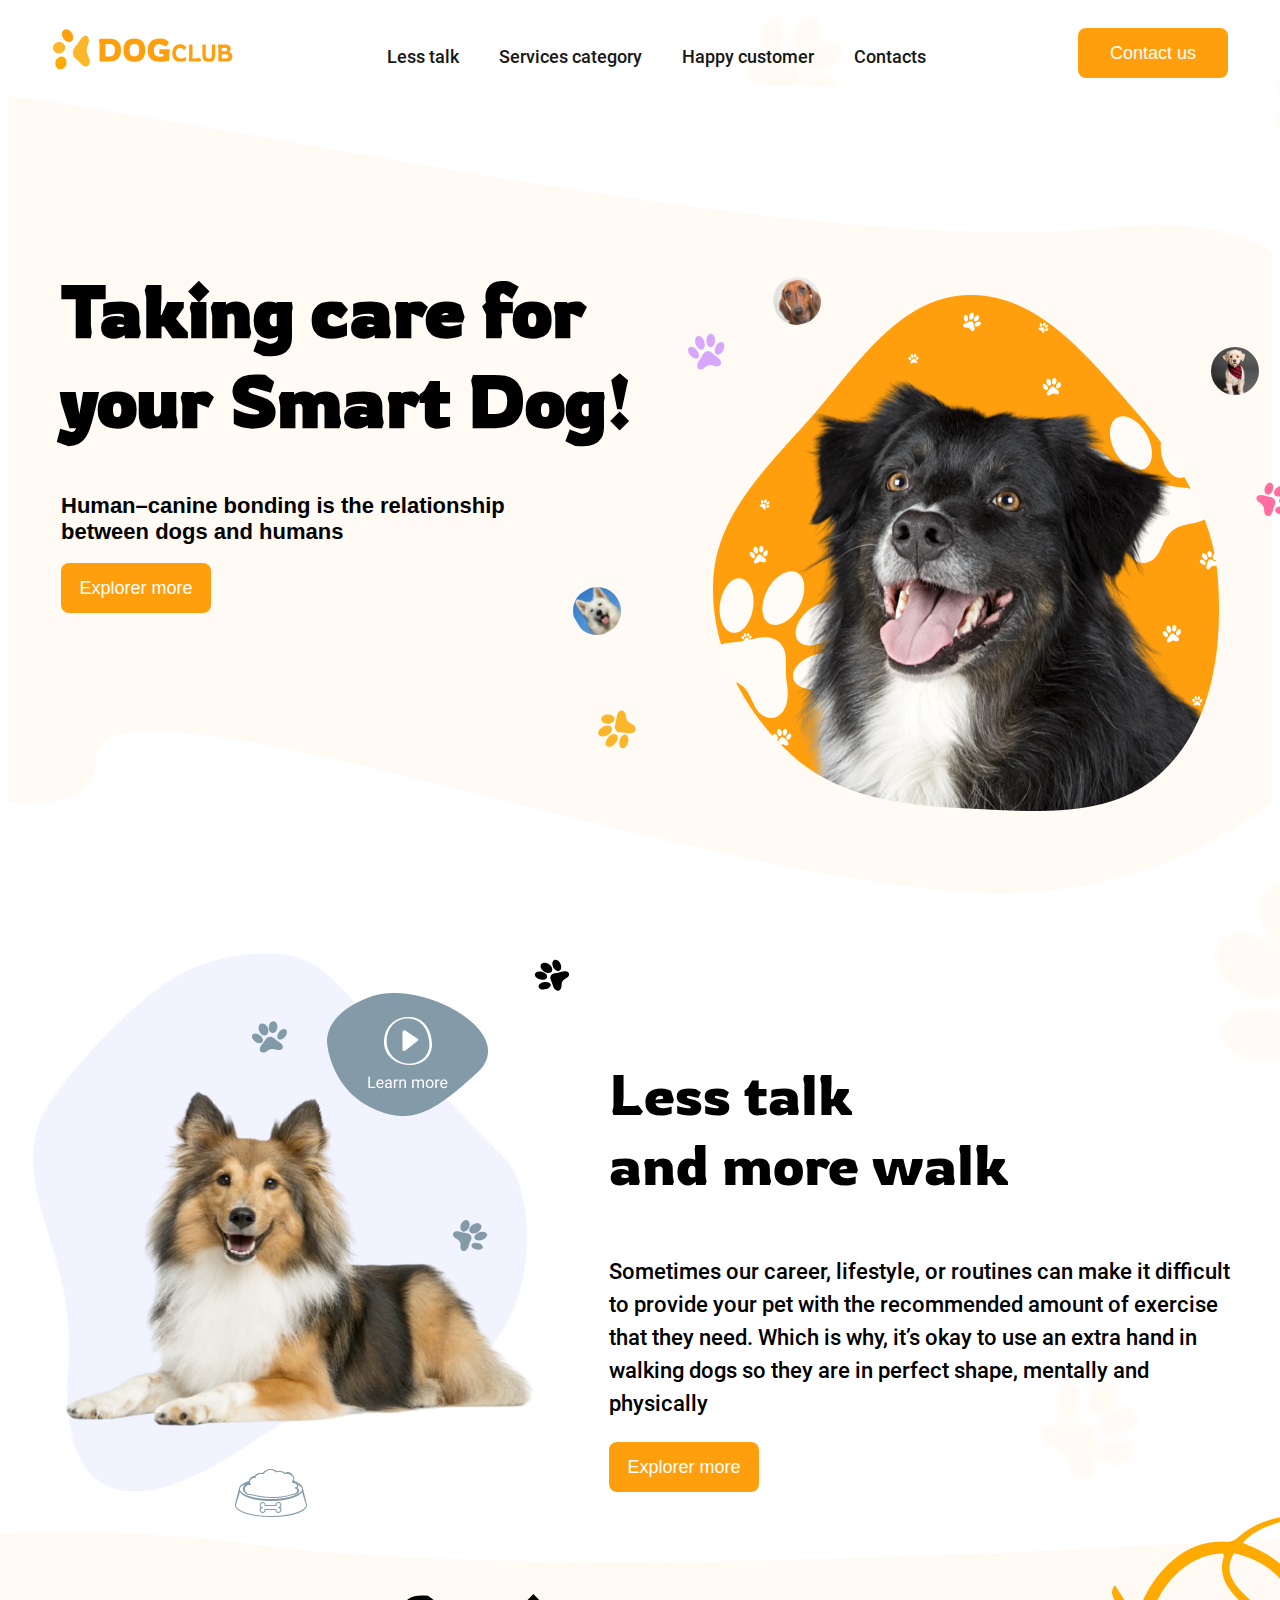
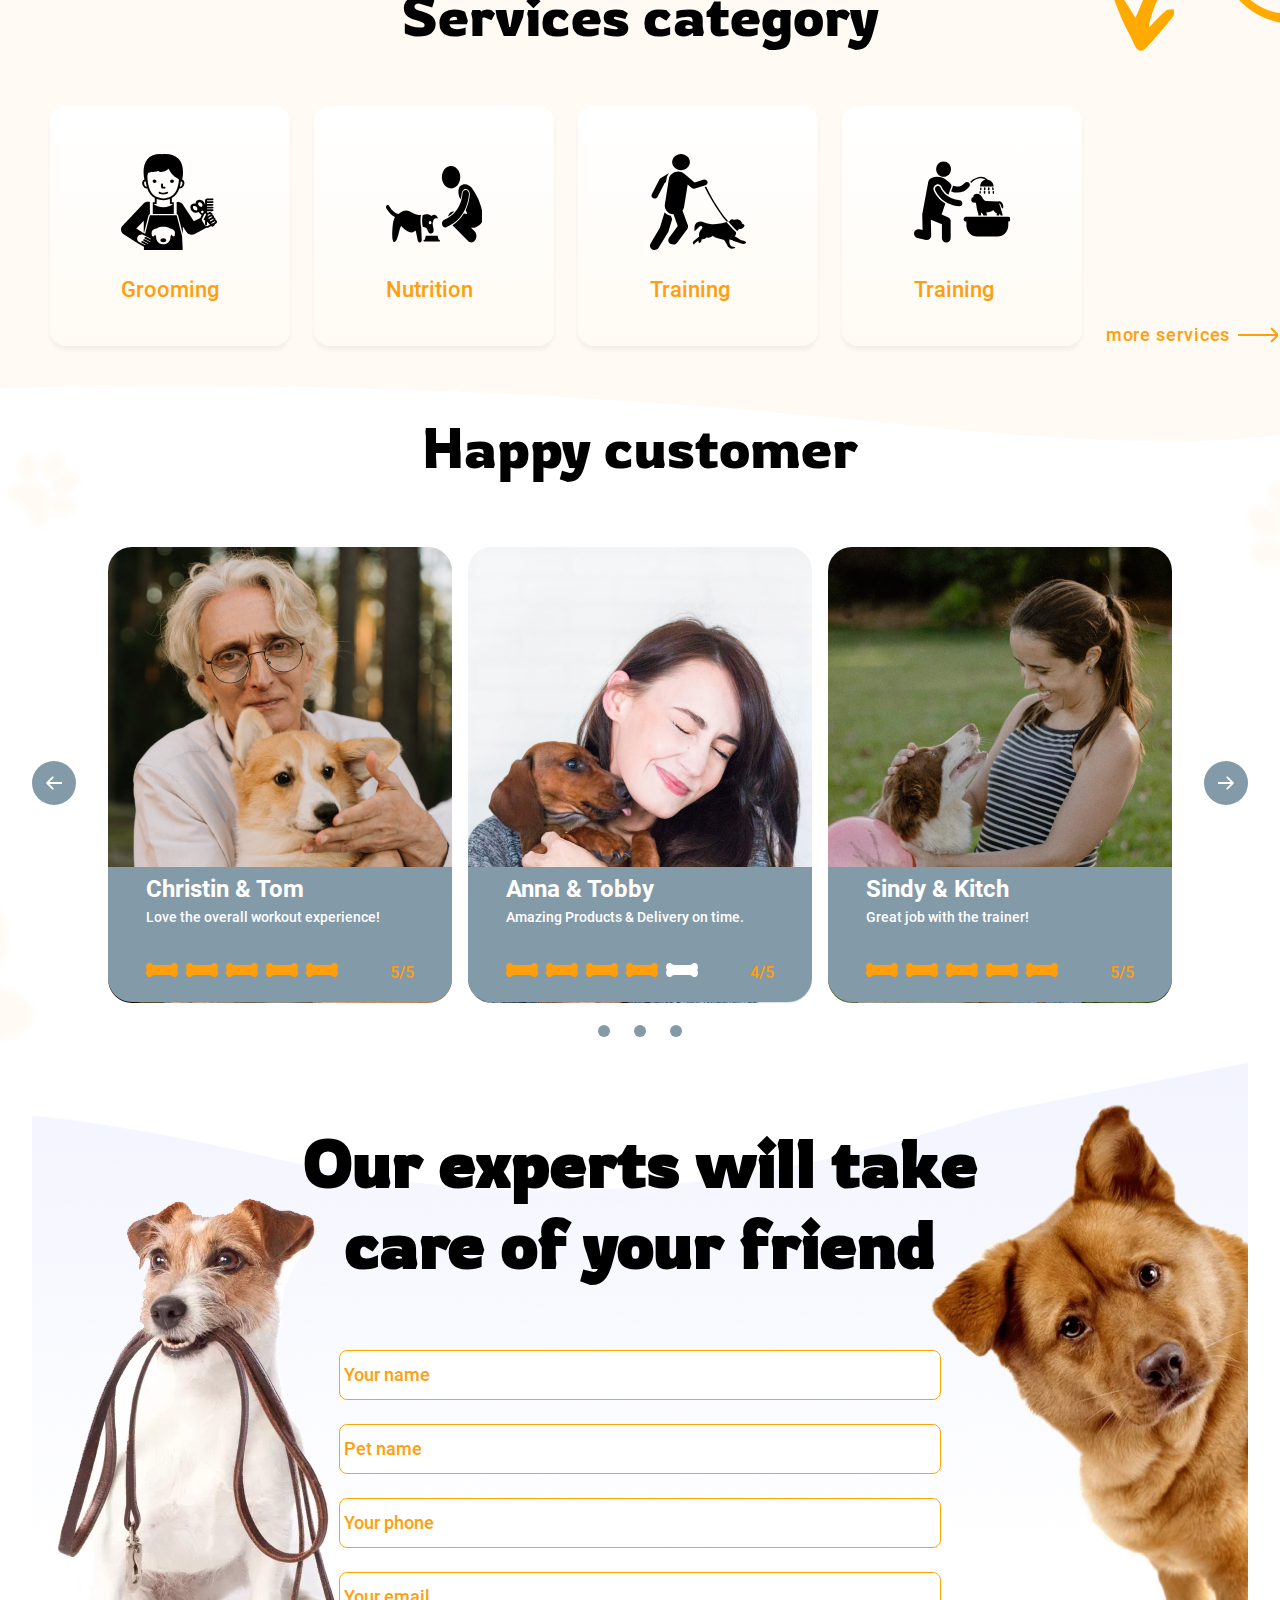
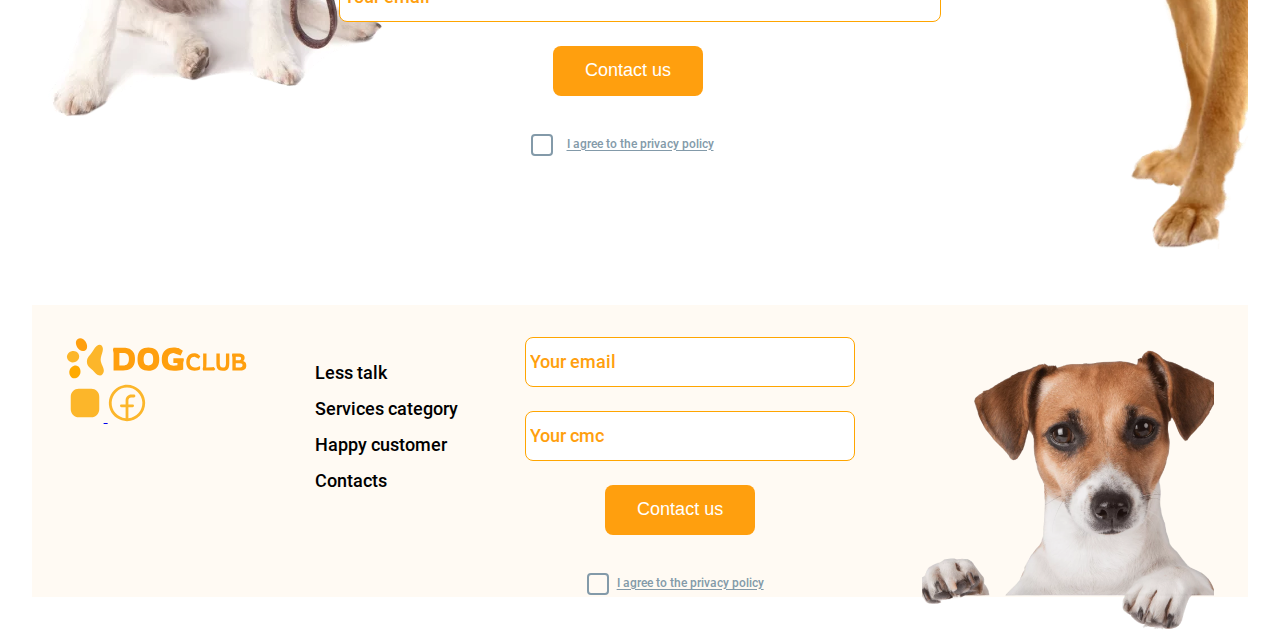
==== index.html @ b861b407 "Add files via upload" ====
<!DOCTYPE html>
<html lang="eu">
  <head>
    <meta charset="UTF-8" />
    <meta name="viewport" content="width=device-width, initial-scale=1.0" />
    <title>Dog club</title>
    <link rel="stylesheet" href="./css/style.css" />
    <link rel="shortcut icon" type="image/x-icon" href="favicon.ico" />
    <!-- <link
      rel="stylesheet"
      href="https://cdn.jsdelivr.net/npm/swiper@11/swiper-bundle.min.css"
    /> -->
  </head>
  <body>
    <main>
      <header>
        <div class="header__fixed">
          <div class="container">
            <div class="header__container">
              <nav class="header__nav">
                <a href="./index.html">
                  <img src="./images/logo.svg" alt="Logo" />
                </a>
              </nav>
              <ul class="header__menu">
                <li><a class="link" href="#less-talk">Less talk</a></li>
                <li>
                  <a class="link" href="#category-section">Services category</a>
                </li>
                <li>
                  <a class="link" href="#customer-section">Happy customer</a>
                </li>
                <li><a class="link" href="#footer-section">Contacts</a></li>
              </ul>
              <button type="button" class="header__button">Contact us</button>
            </div>
          </div>
        </div>
      </header>
      <section class="hero-section" id="smart-dog">
        <div class="container">
          <div class="hero-section__container">
            <div class="hero-section__left">
              <h1 class="hero-section__title">
                Taking care for <br />
                your Smart Dog!
              </h1>
              <h2 class="hero-section__title-opis">
                Human–canine bonding is the relationship between dogs and humans
              </h2>

              <button class="hero-section__button" type="button">
                Explorer more
              </button>
            </div>
            <div class="hero-section__right">
              <img
                class="hero-section__dog-photo"
                src="./images/hero-dog.png"
                alt="Dog photo"
              />
              <div class="hero-section__small-dog">
                <img
                  class="dog tax-dog"
                  src="./images/t-dog.png"
                  alt="Tax dog"
                />
                <img
                  class="dog bw-gog"
                  src="./images/uh-dog.png"
                  alt="Big white dog"
                />
                <img
                  class="dog w-dog"
                  src="./images/w-dog.png"
                  alt="White dog"
                />
                <svg class="orange-lap" width="48" height="48">
                  <use href="./images/icon.svg#icon-orange-lap"></use>
                </svg>
                <svg class="red-lap" width="48" height="48">
                  <use href="./images/icon.svg#icon-red-lap"></use>
                </svg>
                <svg class="sir-lap" width="48" height="48">
                  <use href="./images/icon.svg#icon-sir-lap"></use>
                </svg>
              </div>
            </div>
          </div>
        </div>
      </section>
      <section class="less-talk" id="less-talk">
        <div class="container">
          <div class="less-talk__container">
            <div class="less-talk__left">
              <img src="./images/background-less.png" alt="background-dog" />
              <img
                class="less-talk__dog"
                src="./images/less-dog2.png"
                alt="Dog Lessi"
              />
              <div class="less-talk__laps">
                <svg class="less-talk__lap1" width="48" height="48">
                  <use href="./images/icon.svg#icon-less-lap1"></use>
                </svg>
                <svg class="less-talk__lap2" width="48" height="48">
                  <use href="./images/icon.svg#icon-less-lap2"></use>
                </svg>
                <svg class="less-talk__lap3" width="48" height="48">
                  <use href="./images/icon.svg#icon-less-lap3"></use>
                </svg>
                <button class="less-talk__video-button" type="button"></button>
              </div>
            </div>
            <div class="less-talk__right">
              <div class="less-talk__right-writing">
                <h3 class="section-title">
                  Less talk <br />and more walk <br />
                </h3>
                <p class="less-talk-text">
                  Sometimes our career, lifestyle, or routines can make it
                  difficult to provide your pet with the recommended amount of
                  exercise that they need. Which is why, it’s okay to use an
                  extra hand in walking dogs so they are in perfect shape,
                  mentally and physically
                </p>
              </div>
              <button class="less-talk__button" type="button">
                Explorer more
              </button>
            </div>
          </div>
        </div>
      </section>
      <section class="category-section" id="category-section">
        <div class="container">
          <h3 class="category-section__catigory-title">Services category</h3>
          <div class="category-section__content">
            <ul class="category-section__list">
              <li class="category-section__item">
                <article class="category-section__card">
                  <a class="category-section__link" href="#smart-dog">
                    <svg class="category-section__image" width="96" height="96">
                      <use href="./images/icon.svg#icon-grooming"></use>
                    </svg>
                    <p>Grooming</p>
                  </a>
                </article>
              </li>
              <li class="category-section__item">
                <article class="category-section__card">
                  <a class="category-section__link" href="#smart-dog">
                    <svg class="category-section__image" width="96" height="96">
                      <use href="./images/icon.svg#icon-nutrition"></use>
                    </svg>
                    <p>Nutrition</p>
                  </a>
                </article>
              </li>
              <li class="category-section__item">
                <article class="category-section__card">
                  <a class="category-section__link" href="#smart-dog">
                    <svg class="category-section__image" width="96" height="96">
                      <use href="./images/icon.svg#icon-training"></use>
                    </svg>
                    <p>Training</p>
                  </a>
                </article>
              </li>
              <li class="category-section__item">
                <article class="category-section__card">
                  <a class="category-section__link" href="#smart-dog">
                    <svg class="category-section__image" width="96" height="96">
                      <use href="./images/icon.svg#icon-bathing"></use>
                    </svg>
                    <p>Training</p>
                  </a>
                </article>
              </li>
            </ul>
            <div class="category-section__button">
              <a class="category-section__but" href="#">more services</a>
            </div>
          </div>
        </div>
      </section>
      <section class="customer-section" id="customer-section">
        <div class="container">
          <h2 class="customer__title">Happy customer</h2>
          <div class="customer__container">
            <button
              class="customer-section__button carousel-button prev"
              type="button"
            >
              <svg>
                <use href="./images/icon.svg#icon-arrowr"></use>
              </svg>
            </button>
            <div class="customer-section__slider swiper-container">
              <ul class="swiper-wraper swiper-wallpers">
                <li class="customer-section__list swiper-slide">
                  <article class="customer-card">
                    <img
                      class="customer-section__card-image"
                      src="./images/christin.jpg"
                      alt="Man with a dog"
                    />
                    <div class="customer-section__card-info">
                      <h3 class="customer-section__card-title">
                        Christin & Tom
                      </h3>
                      <div class="customer-section__card-text">
                        <p>Love the overall workout experience!</p>
                      </div>
                      <div class="customer-section__card-bones">
                        <svg
                          class="customer-section__card-bones-bone"
                          width="32"
                          height="14"
                        >
                          <use href="./images/icon.svg#icon-bony"></use>
                        </svg>
                        <svg
                          class="customer-section__card-bones-bone"
                          width="32"
                          height="14"
                        >
                          <use href="./images/icon.svg#icon-bony"></use>
                        </svg>
                        <svg
                          class="customer-section__card-bones-bone"
                          width="32"
                          height="14"
                        >
                          <use href="./images/icon.svg#icon-bony"></use>
                        </svg>
                        <svg
                          class="customer-section__card-bones-bone"
                          width="32"
                          height="14"
                        >
                          <use href="./images/icon.svg#icon-bony"></use>
                        </svg>
                        <svg
                          class="customer-section__card-bones-bone"
                          width="32"
                          height="14"
                        >
                          <use href="./images/icon.svg#icon-bony"></use>
                        </svg>
                        <p class="customer-section__card-ocenka">5/5</p>
                      </div>
                    </div>
                  </article>
                </li>
                <li class="customer-section__list swiper-slide">
                  <article class="customer-card">
                    <img
                      class="customer-section__card-image"
                      src="./images/anna.jpg"
                      alt="Women with a dog"
                    />

                    <div class="customer-section__card-info">
                      <h3 class="customer-section__card-title">Anna & Tobby</h3>
                      <div class="customer-section__card-text">
                        <p>Amazing Products & Delivery on time.</p>
                      </div>
                      <div class="customer-section__card-bones">
                        <svg
                          class="customer-section__card-bones-bone"
                          width="32"
                          height="14"
                        >
                          <use href="./images/icon.svg#icon-bony"></use>
                        </svg>
                        <svg
                          class="customer-section__card-bones-bone"
                          width="32"
                          height="14"
                        >
                          <use href="./images/icon.svg#icon-bony"></use>
                        </svg>
                        <svg
                          class="customer-section__card-bones-bone"
                          width="32"
                          height="14"
                        >
                          <use href="./images/icon.svg#icon-bony"></use>
                        </svg>
                        <svg
                          class="customer-section__card-bones-bone"
                          width="32"
                          height="14"
                        >
                          <use href="./images/icon.svg#icon-bony"></use>
                        </svg>
                        <svg
                          class="customer-section__card-bones-bone-white"
                          width="32"
                          height="14"
                        >
                          <use href="./images/icon.svg#icon-bony"></use>
                        </svg>
                        <p class="customer-section__card-ocenka">4/5</p>
                      </div>
                    </div>
                  </article>
                </li>
                <li class="customer-section__list swiper-slide">
                  <article class="customer-card">
                    <img
                      class="customer-section__card-image"
                      src="./images/sindy.jpg"
                      alt="Women2 with a dog"
                    />

                    <div class="customer-section__card-info">
                      <h3 class="customer-section__card-title">
                        Sindy & Kitch
                      </h3>
                      <div class="customer-section__card-text">
                        <p>Great job with the trainer!</p>
                      </div>
                      <div class="customer-section__card-bones">
                        <svg
                          class="customer-section__card-bones-bone"
                          width="32"
                          height="14"
                        >
                          <use href="./images/icon.svg#icon-bony"></use>
                        </svg>
                        <svg
                          class="customer-section__card-bones-bone"
                          width="32"
                          height="14"
                        >
                          <use href="./images/icon.svg#icon-bony"></use>
                        </svg>
                        <svg
                          class="customer-section__card-bones-bone"
                          width="32"
                          height="14"
                        >
                          <use href="./images/icon.svg#icon-bony"></use>
                        </svg>
                        <svg
                          class="customer-section__card-bones-bone"
                          width="32"
                          height="14"
                        >
                          <use href="./images/icon.svg#icon-bony"></use>
                        </svg>
                        <svg
                          class="customer-section__card-bones-bone"
                          width="32"
                          height="14"
                        >
                          <use href="./images/icon.svg#icon-bony"></use>
                        </svg>
                        <p class="customer-section__card-ocenka">5/5</p>
                      </div>
                    </div>
                  </article>
                </li>
                <!-- <li class="customer-section__list swiper-slide">
                  <article class="customer-card">
                    <img
                      class="customer-section__card-image"
                      src="./images/sindy.jpg"
                      alt="Women2 with a dog"
                    />

                    <div class="customer-section__card-info">
                      <h3 class="customer-section__card-title">
                        Sindy & Kitch
                      </h3>
                      <div class="customer-section__card-text">
                        <p>Great job with the trainer!</p>
                      </div>
                      <div class="customer-section__card-bones">
                        <svg
                          class="customer-section__card-bones-bone"
                          width="32"
                          height="14"
                        >
                          <use href="./images/icon.svg#icon-bony"></use>
                        </svg>
                        <svg
                          class="customer-section__card-bones-bone"
                          width="32"
                          height="14"
                        >
                          <use href="./images/icon.svg#icon-bony"></use>
                        </svg>
                        <svg
                          class="customer-section__card-bones-bone"
                          width="32"
                          height="14"
                        >
                          <use href="./images/icon.svg#icon-bony"></use>
                        </svg>
                        <svg
                          class="customer-section__card-bones-bone"
                          width="32"
                          height="14"
                        >
                          <use href="./images/icon.svg#icon-bony"></use>
                        </svg>
                        <svg
                          class="customer-section__card-bones-bone"
                          width="32"
                          height="14"
                        >
                          <use href="./images/icon.svg#icon-bony"></use>
                        </svg>
                        <p class="customer-section__card-ocenka">5/5</p>
                      </div>
                    </div>
                  </article>
                </li> -->
              </ul>
              <div class="pagination">
                <span class="pagination__button"></span>
                <span class="pagination__button"></span>
                <span class="pagination__button"></span>
              </div>
            </div>
            <button
              class="customer-section__button carousel-button next"
              type="button"
            >
              <svg>
                <use href="./images/icon.svg#icon-arrowr"></use>
              </svg>
            </button>
          </div>
        </div>
      </section>
      <section class="contact-section" id="contact-section">
        <div class="container">
          <div class="contact-section__background">
            <img
              class="contact-section__bone"
              src="./images/background-contact.png"
              alt="Background-contact"
            />
          </div>
          <div class="contact-section__title">
            <h3>Our experts will take <br />care of your friend</h3>
          </div>
          <div class="contact-section__container">
            <form name="contact-form" autocomplete="off">
              <div class="contact-section__form-field imput">
                <label class="input__label visualy-hidden" for="user-name"
                  >Youre name</label
                >
                <input
                  class="input__control"
                  type="text"
                  name="user-name"
                  id="user-name"
                  placeholder="Your name"
                  required
                />
              </div>

              <div class="contact-section__form-field input">
                <label class="input__label visualy-hidden" for="pet-name"
                  >Pet name</label
                >
                <input
                  class="input__control"
                  type="text"
                  name="pet-name"
                  id="pet-name"
                  placeholder="Pet name"
                  required
                />
              </div>

              <div class="contact-section__form-field input">
                <label class="input__label visualy-hidden" for="user-tel"
                  >Youre phone</label
                >
                <input
                  class="input__control"
                  type="tel"
                  name="user-tel"
                  id="user-tel"
                  placeholder="Your phone"
                  required
                />
              </div>
              <div class="contact-section__form-field input">
                <label class="input__label visualy-hidden" for="user-email"
                  >Youre email</label
                >
                <input
                  class="input__control"
                  type="email"
                  name="user-email"
                  id="user-email"
                  placeholder="Your email"
                  required
                />
              </div>
              <button class="contact-section__button" type="submit">
                Contact us
              </button>
              <div class="agree-politic">
                <input
                  type="checkbox"
                  name="agree-politica"
                  id="agree-politica"
                  class="agree-politic_checkbox checkbox-input visualy-hidden"
                  required
                />
                <label class="checkbox-label" for="agree-politica"></label>
                <p class="form-terms">
                  <a class="form-terms__link" href="#"
                    >I agree to the privacy policy
                  </a>
                </p>
              </div>
            </form>
          </div>
        </div>
      </section>
      <footer class="footer-section" id="footer-section">
        <div class="container">
          <div class="footer-section__container">
            <div class="footer-section__logo">
              <a href="./index.html">
                <img src="./images/logo.svg" alt="LOGO" />
              </a>
              <div>
                <a
                  class="footer-section__social"
                  href="https://www.instagram.com"
                  target="_blank"
                >
                  <svg width="38" height="38">
                    <use href="./images/icon.svg#icon-instagram"></use>
                  </svg>
                </a>
                <a
                  class="footer-section__social"
                  href="https://www.facebook.com"
                  target="_blank"
                >
                  <svg width="38" height="38">
                    <use href="./images/icon.svg#icon-facebook"></use>
                  </svg>
                </a>
              </div>
            </div>
            <ul class="footer-menu">
              <li class="footer-menu__list">
                <a class="footer-menu__link" href="#less-talk">Less talk</a>
              </li>
              <li class="footer-menu__list">
                <a class="footer-menu__link" href="#category-section"
                  >Services category</a
                >
              </li>
              <li class="footer-menu__list">
                <a class="footer-menu__link" href="#customer-section"
                  >Happy customer</a
                >
              </li>
              <li class="footer-menu__list">
                <a class="footer-menu__link" href="#footer-section">Contacts</a>
              </li>
            </ul>
            <div class="footer-section__contact-form">
              <form name="contact-form" autocomplete="off">
                <div class="contact-section__form-field input">
                  <label class="input__label visualy-hidden" for="user-email"
                    >Youre email</label
                  >
                  <input
                    class="footer__input"
                    type="email"
                    name="user-email"
                    id="user-email"
                    placeholder="Your email"
                    required
                  />
                </div>
                <div class="contact-section__form-field imput">
                  <label class="input__label visualy-hidden" for="your-cmc"
                    >Youre name</label
                  >
                  <input
                    class="footer__input"
                    type="text"
                    name="your-cmc"
                    id="your-cmc"
                    placeholder="Your cmc"
                    required
                  />
                </div>
                <button class="footer-section__button" type="submit">
                  Contact us
                </button>
                <div class="footer-agree-politic">
                  <input
                    type="checkbox"
                    name="footer-agree-politic"
                    id="footer-agree-politic"
                    class="footer-agree-politic__checkbox checkbox-input visualy-hidden"
                    required
                  />
                  <label
                    class="footer-checkbox-label"
                    for="footer-agree-politic"
                  ></label>
                  <p class="form-terms">
                    <a class="form-terms__link" href="#"
                      >I agree to the privacy policy
                    </a>
                  </p>
                </div>
              </form>
            </div>
          </div>
        </div>
      </footer>
      <script src="https://cdn.jsdelivr.net/npm/swiper@11/swiper-bundle.min.js"></script>
      <script src="./js/customer-slider.js"></script>
    </main>
  </body>
</html>
---- css/style.css ----
@font-face {
  font-family: "Roboto", sans-serif;
  font-weight: 400;
  font-style: normal;
  src: url(../fonts/Roboto-Regular.woff2);
}

@font-face {
  font-family: "Roboto";
  font-weight: 500;
  font-style: normal;
  src: url(../fonts/Roboto-Medium.woff2);
}

@font-face {
  font-family: "Roboto";
  font-weight: 700;
  font-style: normal;
  src: url(../fonts/Roboto-Bold.woff2);
}

@font-face {
  font-family: "Rowdies";
  font-weight: 400;
  font-style: normal;
  src: url(../fonts/Rowdies-Regular.woff2);
}

@keyframes moveUp {
  from {
    transform: translateX(0);
  }
  to {
    transform: translateY(20px);
  }
}
@keyframes moveRight {
  from {
    transform: translateX(0);
  }
  to {
    transform: translateX(20px);
  }
}
@keyframes moveDown {
  from {
    transform: translate(0, 0);
  }
  to {
    transform: translate(-10px, 20px);
  }
}

.visualy-hidden {
  position: absolute;
  left: -10000px;
  top: auto;
  width: 1px;
  height: 1px;
  overflow: hidden;
}

.is-scroll-disabled {
  overflow: hidden;
}

body {
  font-size: 18px;
  font-weight: 400;
  font-family: "Roboto", sans-serif;
  background-image: url(../images/background.jpg);
  background-repeat: no-repeat;
  /* background-size: cover; */
  background-position: center top;
  padding: 0;
}

.container {
  /*overflow-x: hidden;*/
  width: 100%;
  max-width: 1440px;
  margin: 0 auto;
  padding: 0 24px;
  box-sizing: border-box;
}

/* header {
  display: flex;
  justify-content: space-around;
}
.header__fixed {
  position: fixed;
  z-index: 1;
} */

.header__container {
  /* position: absolute; */
  display: flex;
  gap: 20px;
  padding: 20px 20px 0;
}

.header__nav {
  display: flex;
  flex-grow: 1;
}

.link {
  text-decoration: none;
  color: #181817;
  list-style-type: none;
}
.link:hover {
  color: #ff9f0e;
  font-weight: 700;
}

.header__menu {
  display: flex;
  flex-grow: 1;
  gap: 40px;
  text-align: center;
  text-decoration: none;
  list-style: none;
  padding: 0;
}

.header__button {
  width: 150px;
  height: 50px;
  border: none;
  border-radius: 8px;
  background-color: #ff9f0e;
  font-size: 18px;
  color: #ffffff;
}

.header__button:hover {
  background-color: #fcb62a;
  color: #fffaf3;
}

/* HERO SECTIONS  */

.hero-section {
  position: relative;
  background-image: url(../images/hero-bone.jpg);
  height: 808px;
  background-repeat: no-repeat;
  background-position: top center;
  /* background-size: cover; */
}
.hero-section__container {
  display: flex;
  justify-content: center;
  gap: 80px;
}

.hero-section__title {
  font-family: "Rowdies", sans-serif;
  font-size: 72px;
  margin-top: 180px;
}

.hero-section__title-opis {
  font-size: 22px;
  max-width: 500px;
  font-family: sans-serif;
}

.hero-section__dog-photo {
  margin-top: 210px;
  background-repeat: no-repeat;
}

.hero-section__button {
  width: 150px;
  height: 50px;
  border: none;
  border-radius: 8px;
  background-color: #ff9f0e;
  font-size: 18px;
  color: #ffffff;
}

.hero-section__button:hover {
  background-color: #fcb62a;
  color: #fffaf3;
}

.hero-section__small-dog {
  position: relative;
}

.dog {
  width: 48px;
  height: 48px;
  border-radius: 50%;
  position: absolute;
}
.tax-dog {
  bottom: 490px;
  left: 60px;
}
.bw-gog {
  bottom: 180px;
  left: -140px;
}
.w-dog {
  right: -40px;
  bottom: 420px;
}

.orange-lap {
  position: absolute;
  left: -120px;
  bottom: 60px;
  fill: #fcb62a;
  animation: moveDown 2s infinite alternate;
}
.red-lap {
  position: absolute;
  right: -80px;
  bottom: 290px;
  fill: #ff6e9f;
  animation: moveRight 2s infinite alternate;
}
.sir-lap {
  position: absolute;
  bottom: 440px;
  left: -30px;
  fill: #d9a6ff;
  animation: moveUp 2s infinite alternate;
}

/* LESS TALK SECTIONS  */

.less-talk__container {
  display: flex;
  padding-top: 60px;
  gap: 40px;
  margin: 0;
}

.less-talk__left {
  display: flex;
}
.less-talk__laps {
  position: relative;
}

.less-talk__dog {
  position: absolute;
  top: 1060px;
  border: 0;
}

.lless-talk__lap1 {
  position: absolute;
  fill: #839aa9;
  right: 390px;
  top: 340px;
}

.less-talk__lap2 {
  position: absolute;
  fill: #839aa9;
  right: 280px;
  top: 60px;
}

.less-talk__lap3 {
  position: absolute;
  fill: #839aa9;
  top: 260px;
  left: -80px;
}

.less-talk__video-button {
  position: absolute;
  left: -200px;
  top: 40px;
  width: 162px;
  height: 124px;
  background-repeat: no-repeat;
  background-image: url(../images/video.png);
  background-color: transparent;
  border: 0;
  animation: moveUp 1s infinite alternate;
}

.less-talk__right {
  margin-top: 50px;
}

.section-title {
  font-family: "Rowdies", sans-serif;
  font-weight: 400;
  font-size: 56px;
}

.less-talk-text {
  font-family: "Roboto", sans-serif;
  font-size: 22px;
  line-height: 1.5;
}

.less-talk__button {
  bottom: 30px;
  left: 0;
  width: 150px;
  height: 50px;
  border: none;
  border-radius: 8px;
  background-color: #ff9f0e;
  font-size: 18px;
  color: #ffffff;
}

.less-talk__button:hover {
  background-color: #fcb62a;
  color: #fffaf3;
}

/* CATEGORY SECTION */

.category-section {
  padding-top: 32px;
}

.category-section__content {
  display: flex;
  justify-content: center;
  align-items: flex-end;
  gap: 24px;
}

.category-section__catigory-title {
  text-align: center;
  font-family: "Rowdies", sans-serif;
  font-weight: 400;
  justify-content: center;
  font-size: 56px;
}

.category-section__list {
  display: flex;
  justify-content: center;
  gap: 24px;
  margin: 0;
  padding: 0;
}

.category-section__card {
  display: flex;
  padding: 48px;
  justify-content: center;
  align-items: center;
  box-sizing: border-box;
}

.category-section__item {
  list-style: none;
  width: 240px;
  height: 240px;
  border-radius: 16px;
  background: linear-gradient(180deg, #fff 0%, #fffbf4 100%);
  box-shadow: 0px 4px 4px 0px rgba(24, 24, 23, 0.05);
  cursor: pointer;
}

.category-section__link {
  text-decoration: none;
  font-size: 22px;
  color: #ff9f0e;
}

.category-section__button {
  position: relative;
}

.category-section__but {
  color: #ff9f0e;
  text-decoration: none;
  letter-spacing: 0.9px;
  line-height: 1.3;
  font-size: 18px;
}

.category-section__but::after {
  box-sizing: border-box;
  position: absolute;
  width: 40px;
  height: 16px;
  background-image: url(../images/arrow1.png);
  content: "";
  transform: translate(20%, 25%);
}

/* CUSTUMER SECTION */

.customer__title {
  padding-top: 20px;
  text-align: center;
  font-family: "Rowdies", sans-serif;
  font-weight: 400;
  justify-content: center;
  font-size: 56px;
}

.customer__container {
  display: flex;
  align-items: center;
  justify-content: center;
  gap: 24px;
}

.customer-section__slider {
  margin: 0;
  width: 100%;
  /* overflow: hidden; */
}
.swiper {
  width: 600px;
  height: 300px;
}

.pagination {
  display: flex;
  align-items: center;
  gap: 24px;
  justify-content: center;
}
.pagination__button {
  padding: 0;
  width: 12px;
  height: 12px;
  background-color: #839aa9;
  border-radius: 50%;

  --active {
    background-color: #ff9f0e;
  }
}

.carousel-button {
  display: flex;
  align-items: center;
  justify-content: center;
  width: 44px;
  padding: 14px;
  height: 44px;
  border-radius: 50%;
  flex-shrink: 0;
  background-color: #839aa9;
  border: none;
  cursor: pointer;
  fill: white;
}

.carousel-button:hover {
  background-color: #ff9f0e;
  fill: white;
}

.carousel-button.next {
  transform: rotate(180deg);
}

.customer-section {
  display: flex;
}

.swiper-wallpers {
  justify-content: center;
  padding: 0;
  display: flex;
  gap: 16px;
}

.customer-section__list {
  text-decoration: none;
  list-style: none;
}

.customer-card {
  overflow: hidden;
  transition: transform 0.5s;
}
.customer-section__card-image {
  z-index: 1;
  border-radius: 24px;
  position: relative;
}

.customer-section__card-info {
  position: absolute;
  z-index: 2;
  border-radius: 0px 0px 24px 24px;
  padding: 16px 38px 100px 38px;
  background-color: #839aa9;
  transform: translate(0px, -140px);
}

.customer-section__card-title {
  position: absolute;
  transform: translate(0px, -8px);
  z-index: 2;
  font-size: 24px;
  font-family: "Roboto", sans-serif;
  font-weight: 600;
  color: white;
  margin: 0;
}

.customer-section__card-text {
  position: absolute;
  z-index: 2;
  transform: translate(0px, 12px);
  font-family: "Roboto", sans-serif;
  font-size: 14px;
  font-weight: 400;
  color: white;
}

.customer-section__card-bones {
  display: flex;
  gap: 8px;
  transform: translate(0px, 80px);
}

.customer-section__card-bones-bone {
  z-index: 2;
  fill: #ff9f0e;
}

.customer-section__card-bones-bone-white {
  z-index: 2;
  fill: white;
}

.customer-section__card-ocenka {
  margin: 0 0 0 44px;
  color: #ff9f0e;
  font-size: 16px;
}

/* CONTACT SECTION */

.contact-section {
  position: relative;
}

.contact-section__background::before {
  content: "";
  background-image: url(../images/contactdog-befor.png);
  background-repeat: no-repeat;
  width: 488px;
  height: 520px;
  position: absolute;
  transform: translate(0px, 160px);
  z-index: -1;
}

.contact-section__background::after {
  content: "";
  background-image: url(../images/contactdog-after.png);
  background-repeat: no-repeat;
  position: absolute;
  width: 322px;
  height: 752px;
  right: 0;
  top: 60px;
  z-index: -1;
}

.contact-section__background {
  position: relative;
}

.contact-section__bone {
  position: absolute;
  z-index: -2;
  width: 100%;
  box-sizing: border-box;
}

.contact-section__title {
  padding-top: 20px;
  text-align: center;
  font-family: "Rowdies", sans-serif;
  font-weight: 400;
  justify-content: center;
  font-size: 56px;
}

.contact-section__container {
  display: flex;
  justify-content: center;
  gap: 24px;
}

.input__control {
  width: 592px;
  height: 40px;
  border: 1px solid orange;
  font-size: 18px;
  font-family: "Roboto", sans-serif;
  padding: 4px;
  color: #ff9f0e;
  border-radius: 8px;
}
.input__control::placeholder {
  color: #ff9f0e;
}
.input__control:focus {
  outline: none;
  border-color: #ff9f0e;
}

.contact-section__form-field {
  padding-bottom: 24px;
}

.contact-form {
  display: flex;
  flex-direction: column;
  align-items: center;
}

.contact-section__button {
  width: 150px;
  height: 50px;
  margin: 0 214px;
  border: none;
  border-radius: 8px;
  background-color: #ff9f0e;
  font-size: 18px;
  color: #ffffff;
}

.contact-section__button:hover {
  background-color: #fcb62a;
  color: #fffaf3;
}

.form-terms {
  max-width: 220px;
  line-height: 1.5;
  font-size: 12px;
  font-weight: 300;
  text-align: center;
  margin: 0 auto;
  padding-top: 18px;
}

.form-terms__link {
  color: #839aa9;
  text-underline-offset: 2px;
}

.checkbox-input {
  appearance: none;
}
.agree-politic_checkbox:checked + .checkbox-label::before {
  background-image: url(../images/cheking.png);
  background-repeat: no-repeat;
  background-size: cover;
  border: 2px #839aa9 solid;
}
.checkbox {
  position: relative;
}
.checkbox-label {
  padding-left: 2px;
}
.checkbox-label::before {
  position: absolute;
  transform: translate(190px, 38px);
  width: 18px;
  height: 18px;
  border: 2px #839aa9 solid;
  border-radius: 4px;
  content: "";
}

/* FOOTER */

.footer-section {
  padding-top: 92px;
}
.footer-section__container {
  padding-top: 32px;
  margin-top: 60px;
  display: flex;
  justify-content: space-around;
  background-color: #fffaf3;
  height: 260px;
}
.footer-section__container::after {
  content: "";
  background-image: url(../images/footer-dog.png);
  width: 292px;
  height: 304px;
}

.footer-section__social {
  border: none;
  fill: #fcb62a;
  background-color: transparent;
  padding-top: 28px;
}

.footer-menu {
  padding: 0;
}

.footer-menu__list {
  list-style: none;
}

.footer-menu__link {
  font-family: "Roboto", sans-serif;
  color: black;
  font-weight: 400;
  font-size: 18px;
  text-decoration: none;
  line-height: 2;
}

.footer-menu__link:hover {
  color: #ff9f0e;
  font-weight: 700;
}

.footer__input {
  width: 320px;
  height: 40px;
  border: 1px solid orange;
  font-size: 18px;
  font-family: "Roboto", sans-serif;
  padding: 4px;
  color: #ff9f0e;
  border-radius: 8px;
}
.footer__input::placeholder {
  color: #ff9f0e;
}

.footer__input:focus {
  outline: none;
  border-color: black;
}

.footer-section__button {
  width: 150px;
  height: 50px;
  margin: 0 80px;
  border: none;
  border-radius: 8px;
  background-color: #ff9f0e;
  font-size: 18px;
  color: #ffffff;
}

.footer-section__button:hover {
  background-color: #fcb62a;
  color: #fffaf3;
}

.checkbox-input {
  appearance: none;
}
.footer-agree-politic__checkbox:checked + .footer-checkbox-label::before {
  background-image: url(../images/cheking.png);
  background-repeat: no-repeat;
  background-size: cover;
  border: 2px #839aa9 solid;
}
.checkbox {
  position: relative;
}
.footer-checkbox-label {
  padding-left: 2px;
}
.footer-checkbox-label::before {
  position: absolute;
  transform: translate(60px, 38px);
  width: 18px;
  height: 18px;
  border: 2px #839aa9 solid;
  border-radius: 4px;
  content: "";
}
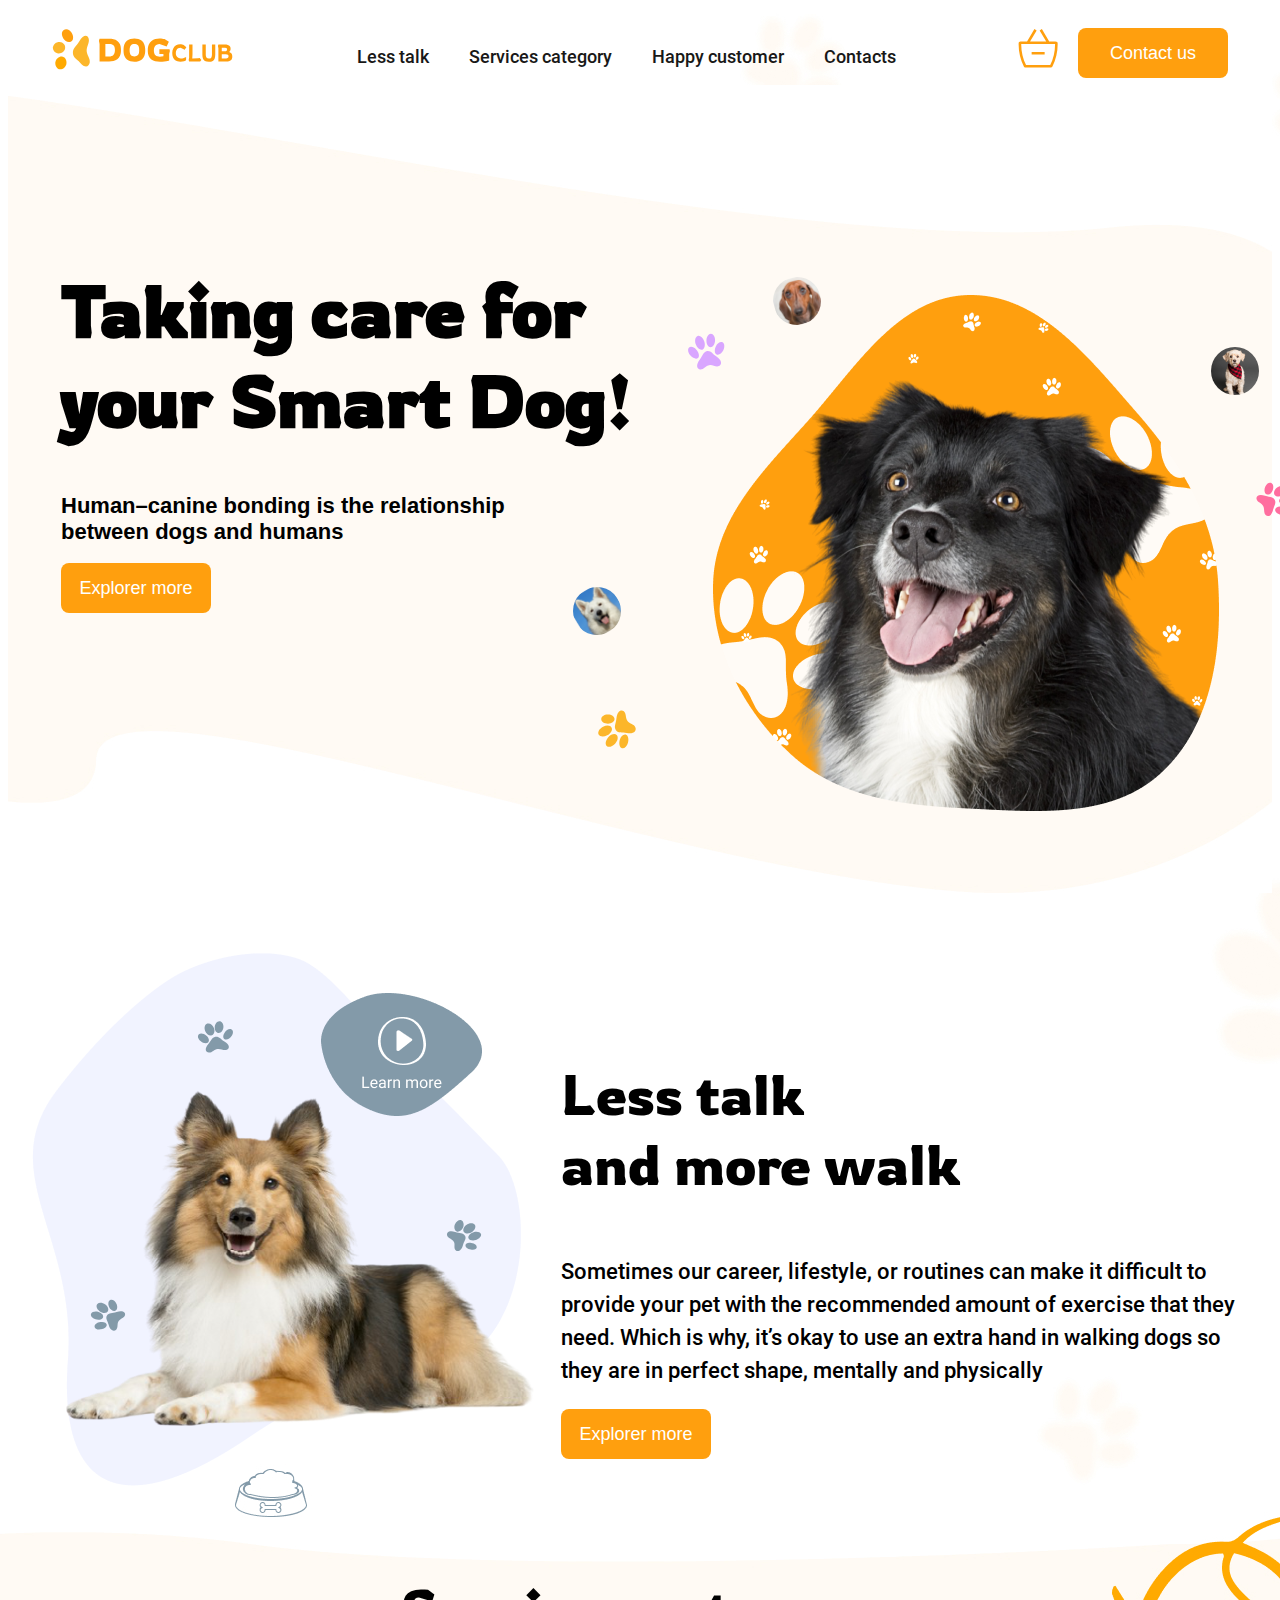
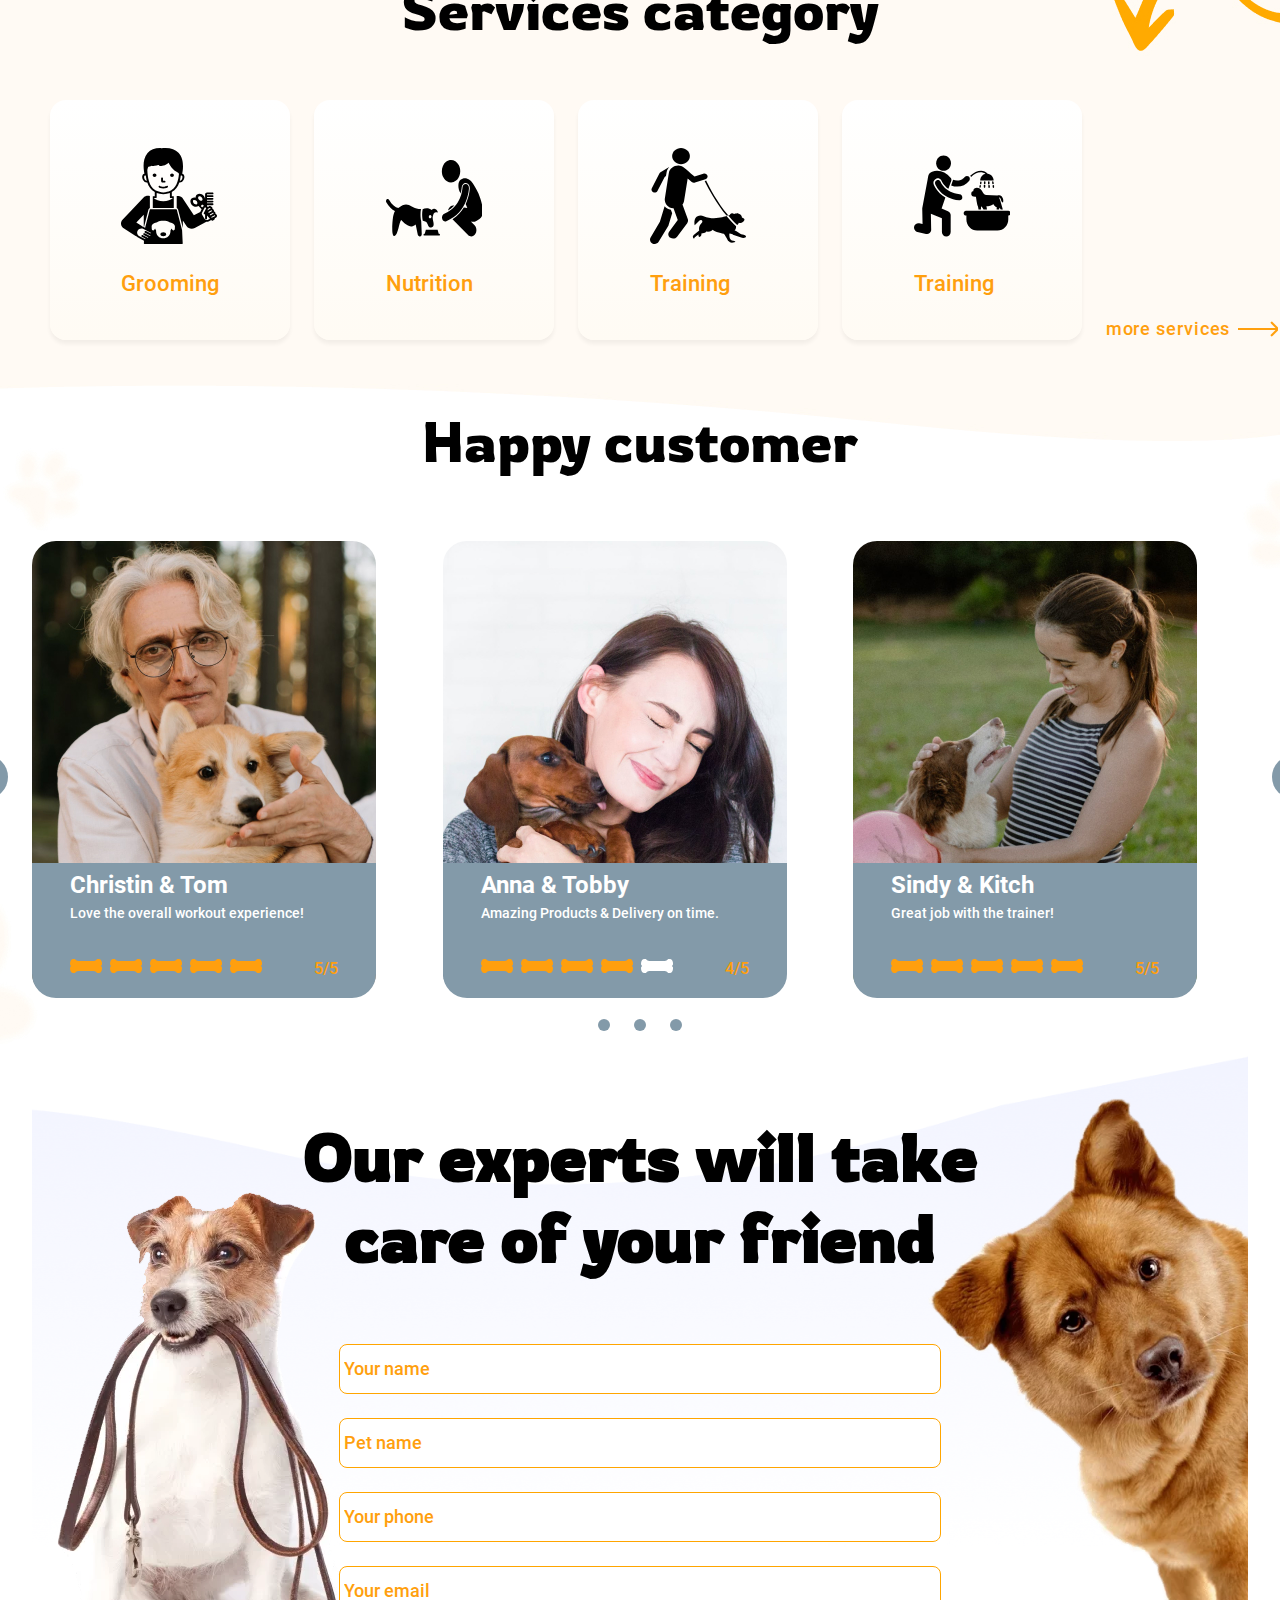
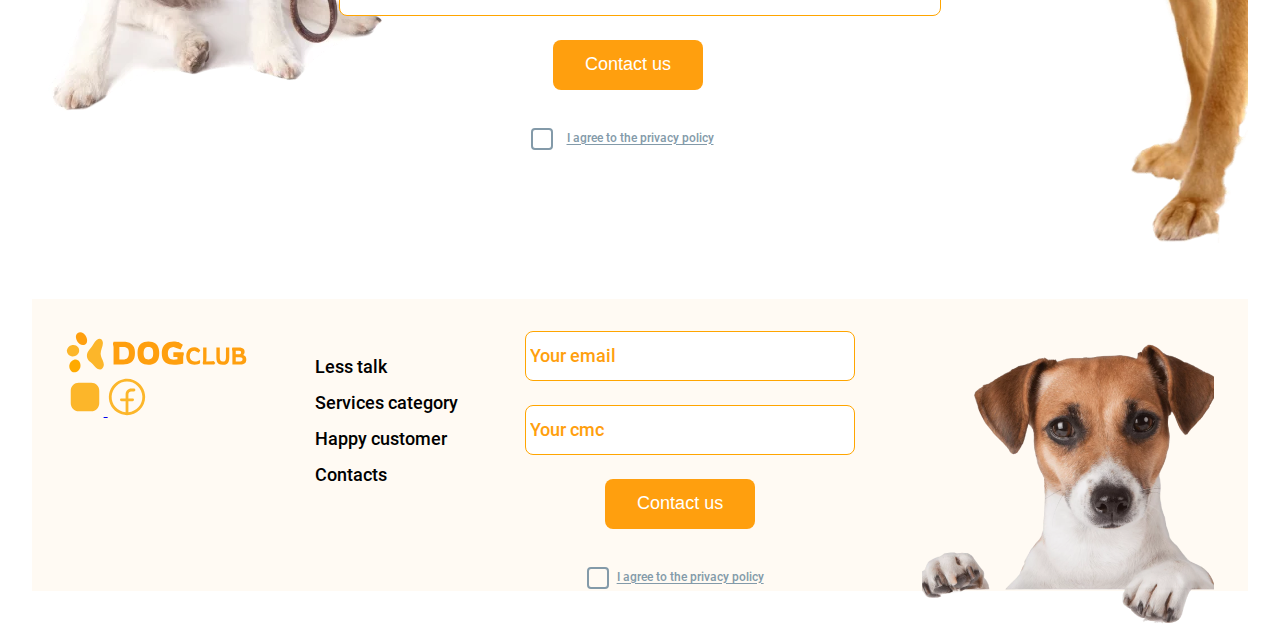
==== commit a0bd81c4: "Add files via upload" ====
--- a/index.html
+++ b/index.html
@@ -32,7 +32,12 @@
                 </li>
                 <li><a class="link" href="#footer-section">Contacts</a></li>
               </ul>
-              <button type="button" class="header__button">Contact us</button>
+              <svg class="corsina-icon" width="40" height="40">
+                <use href="./images/icon.svg#icon-corsina"></use>
+              </svg>
+              <button type="button" class="header__button modal-btn-open">
+                Contact us
+              </button>
             </div>
           </div>
         </div>
@@ -48,7 +53,6 @@
               <h2 class="hero-section__title-opis">
                 Human–canine bonding is the relationship between dogs and humans
               </h2>
-
               <button class="hero-section__button" type="button">
                 Explorer more
               </button>
@@ -109,7 +113,7 @@
                 <svg class="less-talk__lap3" width="48" height="48">
                   <use href="./images/icon.svg#icon-less-lap3"></use>
                 </svg>
-                <button class="less-talk__video-button" type="button"></button>
+                <a class="less-talk__video-button" href="./index.html"></a>
               </div>
             </div>
             <div class="less-talk__right">
@@ -187,7 +191,7 @@
       <section class="customer-section" id="customer-section">
         <div class="container">
           <h2 class="customer__title">Happy customer</h2>
-          <div class="customer__container">
+          <div class="customer__slider">
             <button
               class="customer-section__button carousel-button prev"
               type="button"
@@ -196,59 +200,57 @@
                 <use href="./images/icon.svg#icon-arrowr"></use>
               </svg>
             </button>
-            <div class="customer-section__slider swiper-container">
-              <ul class="swiper-wraper swiper-wallpers">
+            <div class="customer-section__container swiper-container">
+              <ul class="swiper-wrapper">
                 <li class="customer-section__list swiper-slide">
                   <article class="customer-card">
                     <img
-                      class="customer-section__card-image"
+                      class="customer-card__image"
                       src="./images/christin.jpg"
                       alt="Man with a dog"
                     />
-                    <div class="customer-section__card-info">
-                      <h3 class="customer-section__card-title">
-                        Christin & Tom
-                      </h3>
-                      <div class="customer-section__card-text">
+                    <div class="customer-card__info">
+                      <h3 class="customer-card__title">Christin & Tom</h3>
+                      <div class="customer-card__text">
                         <p>Love the overall workout experience!</p>
                       </div>
-                      <div class="customer-section__card-bones">
-                        <svg
-                          class="customer-section__card-bones-bone"
-                          width="32"
-                          height="14"
-                        >
-                          <use href="./images/icon.svg#icon-bony"></use>
-                        </svg>
-                        <svg
-                          class="customer-section__card-bones-bone"
-                          width="32"
-                          height="14"
-                        >
-                          <use href="./images/icon.svg#icon-bony"></use>
-                        </svg>
-                        <svg
-                          class="customer-section__card-bones-bone"
-                          width="32"
-                          height="14"
-                        >
-                          <use href="./images/icon.svg#icon-bony"></use>
-                        </svg>
-                        <svg
-                          class="customer-section__card-bones-bone"
-                          width="32"
-                          height="14"
-                        >
-                          <use href="./images/icon.svg#icon-bony"></use>
-                        </svg>
-                        <svg
-                          class="customer-section__card-bones-bone"
-                          width="32"
-                          height="14"
-                        >
-                          <use href="./images/icon.svg#icon-bony"></use>
-                        </svg>
-                        <p class="customer-section__card-ocenka">5/5</p>
+                      <div class="customer-card__bones">
+                        <svg
+                          class="customer-card__bones-bone"
+                          width="32"
+                          height="14"
+                        >
+                          <use href="./images/icon.svg#icon-bony"></use>
+                        </svg>
+                        <svg
+                          class="customer-card__bones-bone"
+                          width="32"
+                          height="14"
+                        >
+                          <use href="./images/icon.svg#icon-bony"></use>
+                        </svg>
+                        <svg
+                          class="customer-card__bones-bone"
+                          width="32"
+                          height="14"
+                        >
+                          <use href="./images/icon.svg#icon-bony"></use>
+                        </svg>
+                        <svg
+                          class="customer-card__bones-bone"
+                          width="32"
+                          height="14"
+                        >
+                          <use href="./images/icon.svg#icon-bony"></use>
+                        </svg>
+                        <svg
+                          class="customer-card__bones-bone"
+                          width="32"
+                          height="14"
+                        >
+                          <use href="./images/icon.svg#icon-bony"></use>
+                        </svg>
+                        <p class="customer-card__ocenka">5/5</p>
                       </div>
                     </div>
                   </article>
@@ -256,53 +258,53 @@
                 <li class="customer-section__list swiper-slide">
                   <article class="customer-card">
                     <img
-                      class="customer-section__card-image"
+                      class="customer-card__image"
                       src="./images/anna.jpg"
                       alt="Women with a dog"
                     />
 
-                    <div class="customer-section__card-info">
-                      <h3 class="customer-section__card-title">Anna & Tobby</h3>
-                      <div class="customer-section__card-text">
+                    <div class="customer-card__info">
+                      <h3 class="customer-card__title">Anna & Tobby</h3>
+                      <div class="customer-card__text">
                         <p>Amazing Products & Delivery on time.</p>
                       </div>
-                      <div class="customer-section__card-bones">
-                        <svg
-                          class="customer-section__card-bones-bone"
-                          width="32"
-                          height="14"
-                        >
-                          <use href="./images/icon.svg#icon-bony"></use>
-                        </svg>
-                        <svg
-                          class="customer-section__card-bones-bone"
-                          width="32"
-                          height="14"
-                        >
-                          <use href="./images/icon.svg#icon-bony"></use>
-                        </svg>
-                        <svg
-                          class="customer-section__card-bones-bone"
-                          width="32"
-                          height="14"
-                        >
-                          <use href="./images/icon.svg#icon-bony"></use>
-                        </svg>
-                        <svg
-                          class="customer-section__card-bones-bone"
-                          width="32"
-                          height="14"
-                        >
-                          <use href="./images/icon.svg#icon-bony"></use>
-                        </svg>
-                        <svg
-                          class="customer-section__card-bones-bone-white"
-                          width="32"
-                          height="14"
-                        >
-                          <use href="./images/icon.svg#icon-bony"></use>
-                        </svg>
-                        <p class="customer-section__card-ocenka">4/5</p>
+                      <div class="customer-card__bones">
+                        <svg
+                          class="customer-card__bones-bone"
+                          width="32"
+                          height="14"
+                        >
+                          <use href="./images/icon.svg#icon-bony"></use>
+                        </svg>
+                        <svg
+                          class="customer-card__bones-bone"
+                          width="32"
+                          height="14"
+                        >
+                          <use href="./images/icon.svg#icon-bony"></use>
+                        </svg>
+                        <svg
+                          class="customer-card__bones-bone"
+                          width="32"
+                          height="14"
+                        >
+                          <use href="./images/icon.svg#icon-bony"></use>
+                        </svg>
+                        <svg
+                          class="customer-card__bones-bone"
+                          width="32"
+                          height="14"
+                        >
+                          <use href="./images/icon.svg#icon-bony"></use>
+                        </svg>
+                        <svg
+                          class="customer-card__bones-bone-white"
+                          width="32"
+                          height="14"
+                        >
+                          <use href="./images/icon.svg#icon-bony"></use>
+                        </svg>
+                        <p class="customer-card__ocenka">4/5</p>
                       </div>
                     </div>
                   </article>
@@ -310,55 +312,53 @@
                 <li class="customer-section__list swiper-slide">
                   <article class="customer-card">
                     <img
-                      class="customer-section__card-image"
+                      class="customer-card__image"
                       src="./images/sindy.jpg"
                       alt="Women2 with a dog"
                     />
 
-                    <div class="customer-section__card-info">
-                      <h3 class="customer-section__card-title">
-                        Sindy & Kitch
-                      </h3>
-                      <div class="customer-section__card-text">
+                    <div class="customer-card__info">
+                      <h3 class="customer-card__title">Sindy & Kitch</h3>
+                      <div class="customer-card__text">
                         <p>Great job with the trainer!</p>
                       </div>
-                      <div class="customer-section__card-bones">
-                        <svg
-                          class="customer-section__card-bones-bone"
-                          width="32"
-                          height="14"
-                        >
-                          <use href="./images/icon.svg#icon-bony"></use>
-                        </svg>
-                        <svg
-                          class="customer-section__card-bones-bone"
-                          width="32"
-                          height="14"
-                        >
-                          <use href="./images/icon.svg#icon-bony"></use>
-                        </svg>
-                        <svg
-                          class="customer-section__card-bones-bone"
-                          width="32"
-                          height="14"
-                        >
-                          <use href="./images/icon.svg#icon-bony"></use>
-                        </svg>
-                        <svg
-                          class="customer-section__card-bones-bone"
-                          width="32"
-                          height="14"
-                        >
-                          <use href="./images/icon.svg#icon-bony"></use>
-                        </svg>
-                        <svg
-                          class="customer-section__card-bones-bone"
-                          width="32"
-                          height="14"
-                        >
-                          <use href="./images/icon.svg#icon-bony"></use>
-                        </svg>
-                        <p class="customer-section__card-ocenka">5/5</p>
+                      <div class="customer-card__bones">
+                        <svg
+                          class="customer-card__bones-bone"
+                          width="32"
+                          height="14"
+                        >
+                          <use href="./images/icon.svg#icon-bony"></use>
+                        </svg>
+                        <svg
+                          class="customer-card__bones-bone"
+                          width="32"
+                          height="14"
+                        >
+                          <use href="./images/icon.svg#icon-bony"></use>
+                        </svg>
+                        <svg
+                          class="customer-card__bones-bone"
+                          width="32"
+                          height="14"
+                        >
+                          <use href="./images/icon.svg#icon-bony"></use>
+                        </svg>
+                        <svg
+                          class="customer-card__bones-bone"
+                          width="32"
+                          height="14"
+                        >
+                          <use href="./images/icon.svg#icon-bony"></use>
+                        </svg>
+                        <svg
+                          class="customer-card__bones-bone"
+                          width="32"
+                          height="14"
+                        >
+                          <use href="./images/icon.svg#icon-bony"></use>
+                        </svg>
+                        <p class="customer-card__ocenka">5/5</p>
                       </div>
                     </div>
                   </article>
@@ -366,61 +366,60 @@
                 <!-- <li class="customer-section__list swiper-slide">
                   <article class="customer-card">
                     <img
-                      class="customer-section__card-image"
-                      src="./images/sindy.jpg"
-                      alt="Women2 with a dog"
+                      class="customer-card__image"
+                      src="./images/anna.jpg"
+                      alt="Women with a dog"
                     />
 
-                    <div class="customer-section__card-info">
-                      <h3 class="customer-section__card-title">
-                        Sindy & Kitch
-                      </h3>
-                      <div class="customer-section__card-text">
-                        <p>Great job with the trainer!</p>
+                    <div class="customer-card__info">
+                      <h3 class="customer-card__title">Anna & Tobby</h3>
+                      <div class="customer-card__text">
+                        <p>Amazing Products & Delivery on time.</p>
                       </div>
-                      <div class="customer-section__card-bones">
-                        <svg
-                          class="customer-section__card-bones-bone"
-                          width="32"
-                          height="14"
-                        >
-                          <use href="./images/icon.svg#icon-bony"></use>
-                        </svg>
-                        <svg
-                          class="customer-section__card-bones-bone"
-                          width="32"
-                          height="14"
-                        >
-                          <use href="./images/icon.svg#icon-bony"></use>
-                        </svg>
-                        <svg
-                          class="customer-section__card-bones-bone"
-                          width="32"
-                          height="14"
-                        >
-                          <use href="./images/icon.svg#icon-bony"></use>
-                        </svg>
-                        <svg
-                          class="customer-section__card-bones-bone"
-                          width="32"
-                          height="14"
-                        >
-                          <use href="./images/icon.svg#icon-bony"></use>
-                        </svg>
-                        <svg
-                          class="customer-section__card-bones-bone"
-                          width="32"
-                          height="14"
-                        >
-                          <use href="./images/icon.svg#icon-bony"></use>
-                        </svg>
-                        <p class="customer-section__card-ocenka">5/5</p>
+                      <div class="customer-card__bones">
+                        <svg
+                          class="customer-card__bones-bone"
+                          width="32"
+                          height="14"
+                        >
+                          <use href="./images/icon.svg#icon-bony"></use>
+                        </svg>
+                        <svg
+                          class="customer-card__bones-bone"
+                          width="32"
+                          height="14"
+                        >
+                          <use href="./images/icon.svg#icon-bony"></use>
+                        </svg>
+                        <svg
+                          class="customer-card__bones-bone"
+                          width="32"
+                          height="14"
+                        >
+                          <use href="./images/icon.svg#icon-bony"></use>
+                        </svg>
+                        <svg
+                          class="customer-card__bones-bone"
+                          width="32"
+                          height="14"
+                        >
+                          <use href="./images/icon.svg#icon-bony"></use>
+                        </svg>
+                        <svg
+                          class="customer-card__bones-bone-white"
+                          width="32"
+                          height="14"
+                        >
+                          <use href="./images/icon.svg#icon-bony"></use>
+                        </svg>
+                        <p class="customer-card__ocenka">4/5</p>
                       </div>
                     </div>
                   </article>
                 </li> -->
               </ul>
               <div class="pagination">
+                <span class="pagination__button"></span>
                 <span class="pagination__button"></span>
                 <span class="pagination__button"></span>
                 <span class="pagination__button"></span>
@@ -527,108 +526,202 @@
           </div>
         </div>
       </section>
-      <footer class="footer-section" id="footer-section">
-        <div class="container">
-          <div class="footer-section__container">
-            <div class="footer-section__logo">
-              <a href="./index.html">
-                <img src="./images/logo.svg" alt="LOGO" />
+    </main>
+    <footer class="footer-section" id="footer-section">
+      <div class="container">
+        <div class="footer-section__container">
+          <div class="footer-section__logo">
+            <a href="./index.html">
+              <img src="./images/logo.svg" alt="LOGO" />
+            </a>
+            <div>
+              <a
+                class="footer-section__social"
+                href="https://www.instagram.com"
+                target="_blank"
+              >
+                <svg width="38" height="38">
+                  <use href="./images/icon.svg#icon-instagram"></use>
+                </svg>
               </a>
-              <div>
-                <a
-                  class="footer-section__social"
-                  href="https://www.instagram.com"
-                  target="_blank"
+              <a
+                class="footer-section__social"
+                href="https://www.facebook.com"
+                target="_blank"
+              >
+                <svg width="38" height="38">
+                  <use href="./images/icon.svg#icon-facebook"></use>
+                </svg>
+              </a>
+            </div>
+          </div>
+          <ul class="footer-menu">
+            <li class="footer-menu__list">
+              <a class="footer-menu__link" href="#less-talk">Less talk</a>
+            </li>
+            <li class="footer-menu__list">
+              <a class="footer-menu__link" href="#category-section"
+                >Services category</a
+              >
+            </li>
+            <li class="footer-menu__list">
+              <a class="footer-menu__link" href="#customer-section"
+                >Happy customer</a
+              >
+            </li>
+            <li class="footer-menu__list">
+              <a class="footer-menu__link" href="#footer-section">Contacts</a>
+            </li>
+          </ul>
+          <div class="footer-section__contact-form">
+            <form name="contact-form" autocomplete="off">
+              <div class="contact-section__form-field input">
+                <label class="input__label visualy-hidden" for="user-email"
+                  >Youre email</label
                 >
-                  <svg width="38" height="38">
-                    <use href="./images/icon.svg#icon-instagram"></use>
-                  </svg>
+                <input
+                  class="footer__input"
+                  type="email"
+                  name="user-email"
+                  id="user-email"
+                  placeholder="Your email"
+                  required
+                />
+              </div>
+              <div class="contact-section__form-field imput">
+                <label class="input__label visualy-hidden" for="your-cmc"
+                  >Youre name</label
+                >
+                <input
+                  class="footer__input"
+                  type="text"
+                  name="your-cmc"
+                  id="your-cmc"
+                  placeholder="Your cmc"
+                  required
+                />
+              </div>
+              <button class="footer-section__button" type="submit">
+                Contact us
+              </button>
+              <div class="footer-agree-politic">
+                <input
+                  type="checkbox"
+                  name="footer-agree-politic"
+                  id="footer-agree-politic"
+                  class="footer-agree-politic__checkbox checkbox-input visualy-hidden"
+                  required
+                />
+                <label
+                  class="footer-checkbox-label"
+                  for="footer-agree-politic"
+                ></label>
+                <p class="form-terms">
+                  <a class="form-terms__link" href="#"
+                    >I agree to the privacy policy
+                  </a>
+                </p>
+              </div>
+            </form>
+          </div>
+        </div>
+      </div>
+    </footer>
+    <div class="backdrop is-hidden">
+      <div class="modal">
+        <button class="modal__btn-close modal-btn-close" type="button">
+          <img
+            class="modal__btn-close-icon"
+            src="./images/close2.svg"
+            alt="Close"
+          />
+          <!-- <svg class="modal__btn-close-icon" width="48" height="48">
+            <use href="./images/icon.svg#icon-close"></use>
+          </svg> -->
+        </button>
+
+        <div class="modal__container">
+          <h2>Our experts will take care of your friend</h2>
+          <p>Fill out the form so we can contact you!</p>
+          <form name="contact-form" autocomplete="off">
+            <div class="contact-section__form-field imput">
+              <label class="input__label visualy-hidden" for="user-name"
+                >Youre name</label
+              >
+              <input
+                class="input__control"
+                type="text"
+                name="user-name"
+                id="user-name"
+                placeholder="Your name"
+                required
+              />
+            </div>
+
+            <div class="contact-section__form-field input">
+              <label class="input__label visualy-hidden" for="pet-name"
+                >Pet name</label
+              >
+              <input
+                class="input__control"
+                type="text"
+                name="pet-name"
+                id="pet-name"
+                placeholder="Pet name"
+                required
+              />
+            </div>
+
+            <div class="contact-section__form-field input">
+              <label class="input__label visualy-hidden" for="user-tel"
+                >Youre phone</label
+              >
+              <input
+                class="input__control"
+                type="tel"
+                name="user-tel"
+                id="user-tel"
+                placeholder="Your phone"
+                required
+              />
+            </div>
+            <div class="contact-section__form-field input">
+              <label class="input__label visualy-hidden" for="user-email"
+                >Youre email</label
+              >
+              <input
+                class="input__control"
+                type="email"
+                name="user-email"
+                id="user-email"
+                placeholder="Your email"
+                required
+              />
+            </div>
+            <button class="contact-section__button" type="submit">
+              Contact us
+            </button>
+            <div class="agree-politic">
+              <input
+                type="checkbox"
+                name="agree-politica"
+                id="agree-politica"
+                class="agree-politic_checkbox checkbox-input visualy-hidden"
+                required
+              />
+              <label class="checkbox-label" for="agree-politica"></label>
+              <p class="form-terms">
+                <a class="form-terms__link" href="#"
+                  >I agree to the privacy policy
                 </a>
-                <a
-                  class="footer-section__social"
-                  href="https://www.facebook.com"
-                  target="_blank"
-                >
-                  <svg width="38" height="38">
-                    <use href="./images/icon.svg#icon-facebook"></use>
-                  </svg>
-                </a>
-              </div>
-            </div>
-            <ul class="footer-menu">
-              <li class="footer-menu__list">
-                <a class="footer-menu__link" href="#less-talk">Less talk</a>
-              </li>
-              <li class="footer-menu__list">
-                <a class="footer-menu__link" href="#category-section"
-                  >Services category</a
-                >
-              </li>
-              <li class="footer-menu__list">
-                <a class="footer-menu__link" href="#customer-section"
-                  >Happy customer</a
-                >
-              </li>
-              <li class="footer-menu__list">
-                <a class="footer-menu__link" href="#footer-section">Contacts</a>
-              </li>
-            </ul>
-            <div class="footer-section__contact-form">
-              <form name="contact-form" autocomplete="off">
-                <div class="contact-section__form-field input">
-                  <label class="input__label visualy-hidden" for="user-email"
-                    >Youre email</label
-                  >
-                  <input
-                    class="footer__input"
-                    type="email"
-                    name="user-email"
-                    id="user-email"
-                    placeholder="Your email"
-                    required
-                  />
-                </div>
-                <div class="contact-section__form-field imput">
-                  <label class="input__label visualy-hidden" for="your-cmc"
-                    >Youre name</label
-                  >
-                  <input
-                    class="footer__input"
-                    type="text"
-                    name="your-cmc"
-                    id="your-cmc"
-                    placeholder="Your cmc"
-                    required
-                  />
-                </div>
-                <button class="footer-section__button" type="submit">
-                  Contact us
-                </button>
-                <div class="footer-agree-politic">
-                  <input
-                    type="checkbox"
-                    name="footer-agree-politic"
-                    id="footer-agree-politic"
-                    class="footer-agree-politic__checkbox checkbox-input visualy-hidden"
-                    required
-                  />
-                  <label
-                    class="footer-checkbox-label"
-                    for="footer-agree-politic"
-                  ></label>
-                  <p class="form-terms">
-                    <a class="form-terms__link" href="#"
-                      >I agree to the privacy policy
-                    </a>
-                  </p>
-                </div>
-              </form>
-            </div>
-          </div>
+              </p>
+            </div>
+          </form>
         </div>
-      </footer>
-      <script src="https://cdn.jsdelivr.net/npm/swiper@11/swiper-bundle.min.js"></script>
-      <script src="./js/customer-slider.js"></script>
-    </main>
+      </div>
+    </div>
+    <script src="https://cdn.jsdelivr.net/npm/swiper@11/swiper-bundle.min.js"></script>
+    <script src="./js/customer-slider.js"></script>
+    <script src="./js/modal.js"></script>
   </body>
 </html>
--- a/css/style.css
+++ b/css/style.css
@@ -125,6 +125,10 @@
   padding: 0;
 }
 
+.corsina-icon {
+  fill: #ff9f0e;
+}
+
 .header__button {
   width: 150px;
   height: 50px;
@@ -255,7 +259,7 @@
   border: 0;
 }
 
-.lless-talk__lap1 {
+.less-talk__lap1 {
   position: absolute;
   fill: #839aa9;
   right: 390px;
@@ -289,6 +293,10 @@
   animation: moveUp 1s infinite alternate;
 }
 
+.less-talk__video-button:hover {
+  cursor: pointer;
+}
+
 .less-talk__right {
   margin-top: 50px;
 }
@@ -408,14 +416,14 @@
   font-size: 56px;
 }
 
-.customer__container {
+.customer__slider {
   display: flex;
   align-items: center;
   justify-content: center;
   gap: 24px;
 }
 
-.customer-section__slider {
+.customer-section__container {
   margin: 0;
   width: 100%;
   /* overflow: hidden; */
@@ -471,7 +479,7 @@
   display: flex;
 }
 
-.swiper-wallpers {
+.swiper-wrapper {
   justify-content: center;
   padding: 0;
   display: flex;
@@ -481,28 +489,30 @@
 .customer-section__list {
   text-decoration: none;
   list-style: none;
+  margin: 0;
 }
 
 .customer-card {
   overflow: hidden;
   transition: transform 0.5s;
 }
-.customer-section__card-image {
+
+.customer-card__image {
   z-index: 1;
   border-radius: 24px;
   position: relative;
 }
 
-.customer-section__card-info {
+.customer-card__info {
   position: absolute;
   z-index: 2;
   border-radius: 0px 0px 24px 24px;
   padding: 16px 38px 100px 38px;
   background-color: #839aa9;
-  transform: translate(0px, -140px);
-}
-
-.customer-section__card-title {
+  transform: translate(0px, -138px);
+}
+
+.customer-card__title {
   position: absolute;
   transform: translate(0px, -8px);
   z-index: 2;
@@ -513,7 +523,7 @@
   margin: 0;
 }
 
-.customer-section__card-text {
+.customer-card__text {
   position: absolute;
   z-index: 2;
   transform: translate(0px, 12px);
@@ -523,26 +533,26 @@
   color: white;
 }
 
-.customer-section__card-bones {
+.customer-card__bones {
   display: flex;
   gap: 8px;
   transform: translate(0px, 80px);
 }
 
-.customer-section__card-bones-bone {
+.customer-card__bones-bone {
   z-index: 2;
   fill: #ff9f0e;
 }
 
-.customer-section__card-bones-bone-white {
-  z-index: 2;
-  fill: white;
-}
-
-.customer-section__card-ocenka {
+.customer-card__ocenka {
   margin: 0 0 0 44px;
   color: #ff9f0e;
   font-size: 16px;
+}
+
+.customer-card__bones-bone-white {
+  z-index: 2;
+  fill: white;
 }
 
 /* CONTACT SECTION */
@@ -792,3 +802,63 @@
   border-radius: 4px;
   content: "";
 }
+
+/* MODAL */
+.backdrop {
+  display: flex;
+  justify-content: center;
+  align-items: center;
+  position: fixed;
+  top: 0;
+  bottom: 0;
+  left: 0;
+  right: 0;
+  padding: 20px;
+  background-color: rgba(0, 0, 0, 0.5);
+  transition: opacity 0.5s, visibility 0.5s;
+
+  &.is-hidden {
+    opacity: 0;
+    visibility: hidden;
+    pointer-events: none;
+  }
+}
+
+.modal {
+  position: relative;
+  width: 100%;
+  max-width: 880px;
+  height: 70%;
+  max-height: 880px;
+  padding: 48px;
+  background-color: #fffaf3;
+  border-radius: 32px;
+  overflow-y: auto;
+}
+
+.modal-btn-close {
+  position: absolute;
+  right: 40px;
+  top: 40px;
+}
+
+.modal__container {
+  margin: auto;
+  max-width: 600px;
+}
+.modal-form-field {
+  margin-bottom: 32px;
+}
+.modal-button {
+  margin: 0 auto 24px;
+}
+
+.modal__btn-close {
+  background-color: transparent;
+  border: none;
+  cursor: pointer;
+}
+.modal__btn-close-icon {
+  width: 32px;
+  height: 32px;
+}
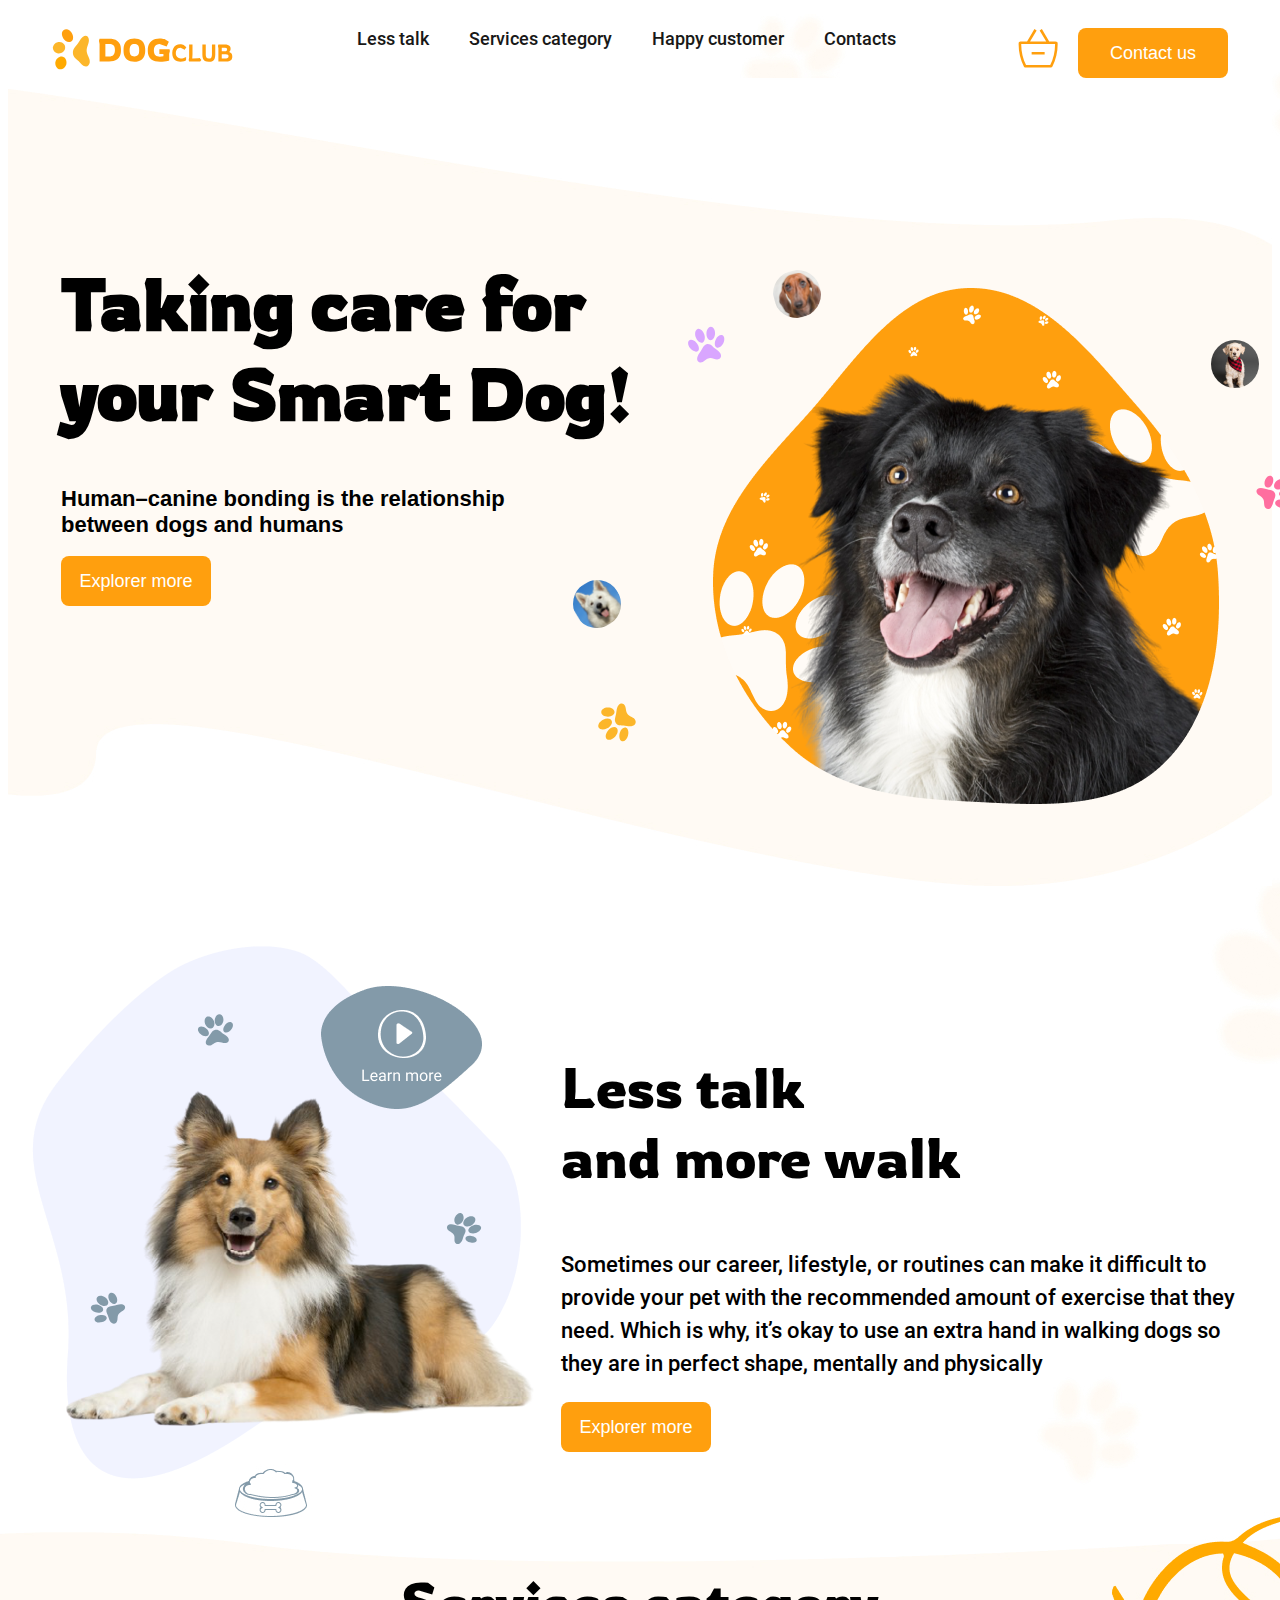
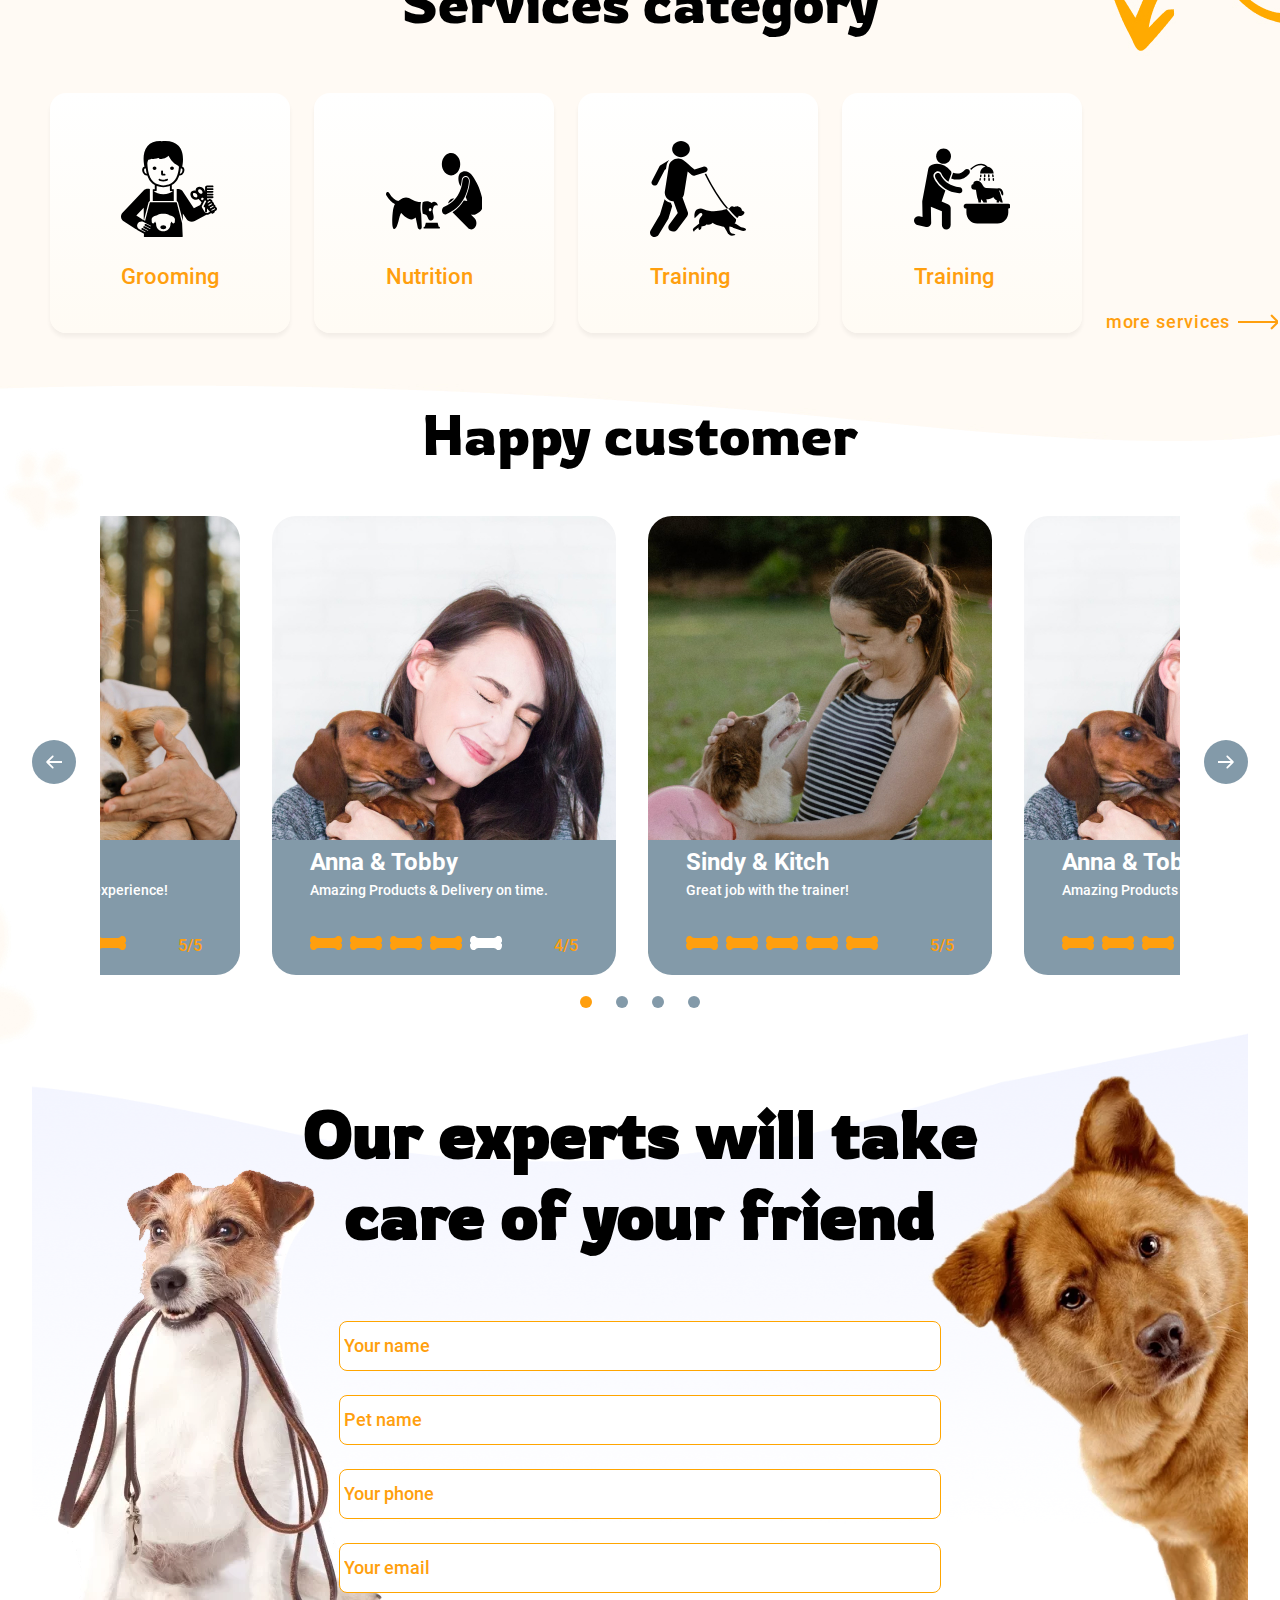
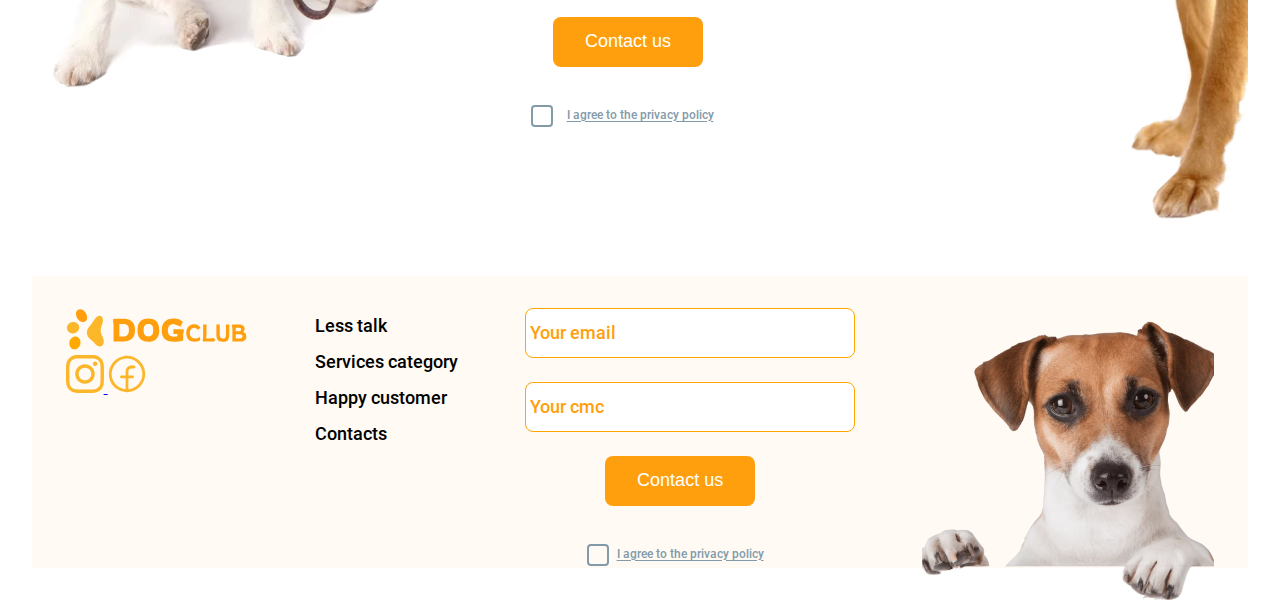
==== commit ef77bf3e: "Add files via upload" ====
--- a/index.html
+++ b/index.html
@@ -6,10 +6,10 @@
     <title>Dog club</title>
     <link rel="stylesheet" href="./css/style.css" />
     <link rel="shortcut icon" type="image/x-icon" href="favicon.ico" />
-    <!-- <link
+    <link
       rel="stylesheet"
       href="https://cdn.jsdelivr.net/npm/swiper@11/swiper-bundle.min.css"
-    /> -->
+    />
   </head>
   <body>
     <main>
@@ -363,7 +363,7 @@
                     </div>
                   </article>
                 </li>
-                <!-- <li class="customer-section__list swiper-slide">
+                <li class="customer-section__list swiper-slide">
                   <article class="customer-card">
                     <img
                       class="customer-card__image"
@@ -416,7 +416,7 @@
                       </div>
                     </div>
                   </article>
-                </li> -->
+                </li>
               </ul>
               <div class="pagination">
                 <span class="pagination__button"></span>
@@ -635,14 +635,14 @@
             src="./images/close2.svg"
             alt="Close"
           />
-          <!-- <svg class="modal__btn-close-icon" width="48" height="48">
-            <use href="./images/icon.svg#icon-close"></use>
-          </svg> -->
         </button>
-
         <div class="modal__container">
-          <h2>Our experts will take care of your friend</h2>
-          <p>Fill out the form so we can contact you!</p>
+          <h2 class="modal__container-text">
+            Our experts will take care of your friend
+          </h2>
+          <p class="modal__container-pre-text">
+            Fill out the form so we can contact you!
+          </p>
           <form name="contact-form" autocomplete="off">
             <div class="contact-section__form-field imput">
               <label class="input__label visualy-hidden" for="user-name"
--- a/css/style.css
+++ b/css/style.css
@@ -426,7 +426,7 @@
 .customer-section__container {
   margin: 0;
   width: 100%;
-  /* overflow: hidden; */
+  overflow: hidden;
 }
 .swiper {
   width: 600px;
@@ -449,6 +449,11 @@
   --active {
     background-color: #ff9f0e;
   }
+}
+ul {
+  list-style-type: none;
+  margin: 0;
+  padding: 0;
 }
 
 .carousel-button {
@@ -494,22 +499,26 @@
 
 .customer-card {
   overflow: hidden;
+  display: flex;
   transition: transform 0.5s;
+  width: 344px;
+  height: 456px;
 }
 
 .customer-card__image {
-  z-index: 1;
+  z-index: -1;
   border-radius: 24px;
   position: relative;
+  width: 100%;
+  height: 100%;
 }
 
 .customer-card__info {
   position: absolute;
-  z-index: 2;
   border-radius: 0px 0px 24px 24px;
   padding: 16px 38px 100px 38px;
   background-color: #839aa9;
-  transform: translate(0px, -138px);
+  transform: translate(0px, 324px);
 }
 
 .customer-card__title {
@@ -553,6 +562,26 @@
 .customer-card__bones-bone-white {
   z-index: 2;
   fill: white;
+}
+
+.pagination {
+  display: flex;
+  align-items: center;
+  gap: 24px;
+  justify-content: center;
+  padding-top: 24px;
+}
+
+.pagination__button {
+  padding: 0;
+  width: 12px;
+  height: 12px;
+  background-color: #839aa9;
+  border-radius: 50%;
+}
+
+.pagination__button--active {
+  background-color: #ff9f0e;
 }
 
 /* CONTACT SECTION */
@@ -862,3 +891,20 @@
   width: 32px;
   height: 32px;
 }
+
+.modal__container-text {
+  text-align: center;
+  font-family: "Rowdies", sans-serif;
+  font-weight: 400;
+  justify-content: center;
+  font-size: 42px;
+}
+
+.modal__container-pre-text {
+  text-align: center;
+  font-family: "Roboto", sans-serif;
+  font-weight: 400;
+  justify-content: center;
+  color: #839aa9;
+  font-size: 18px;
+}
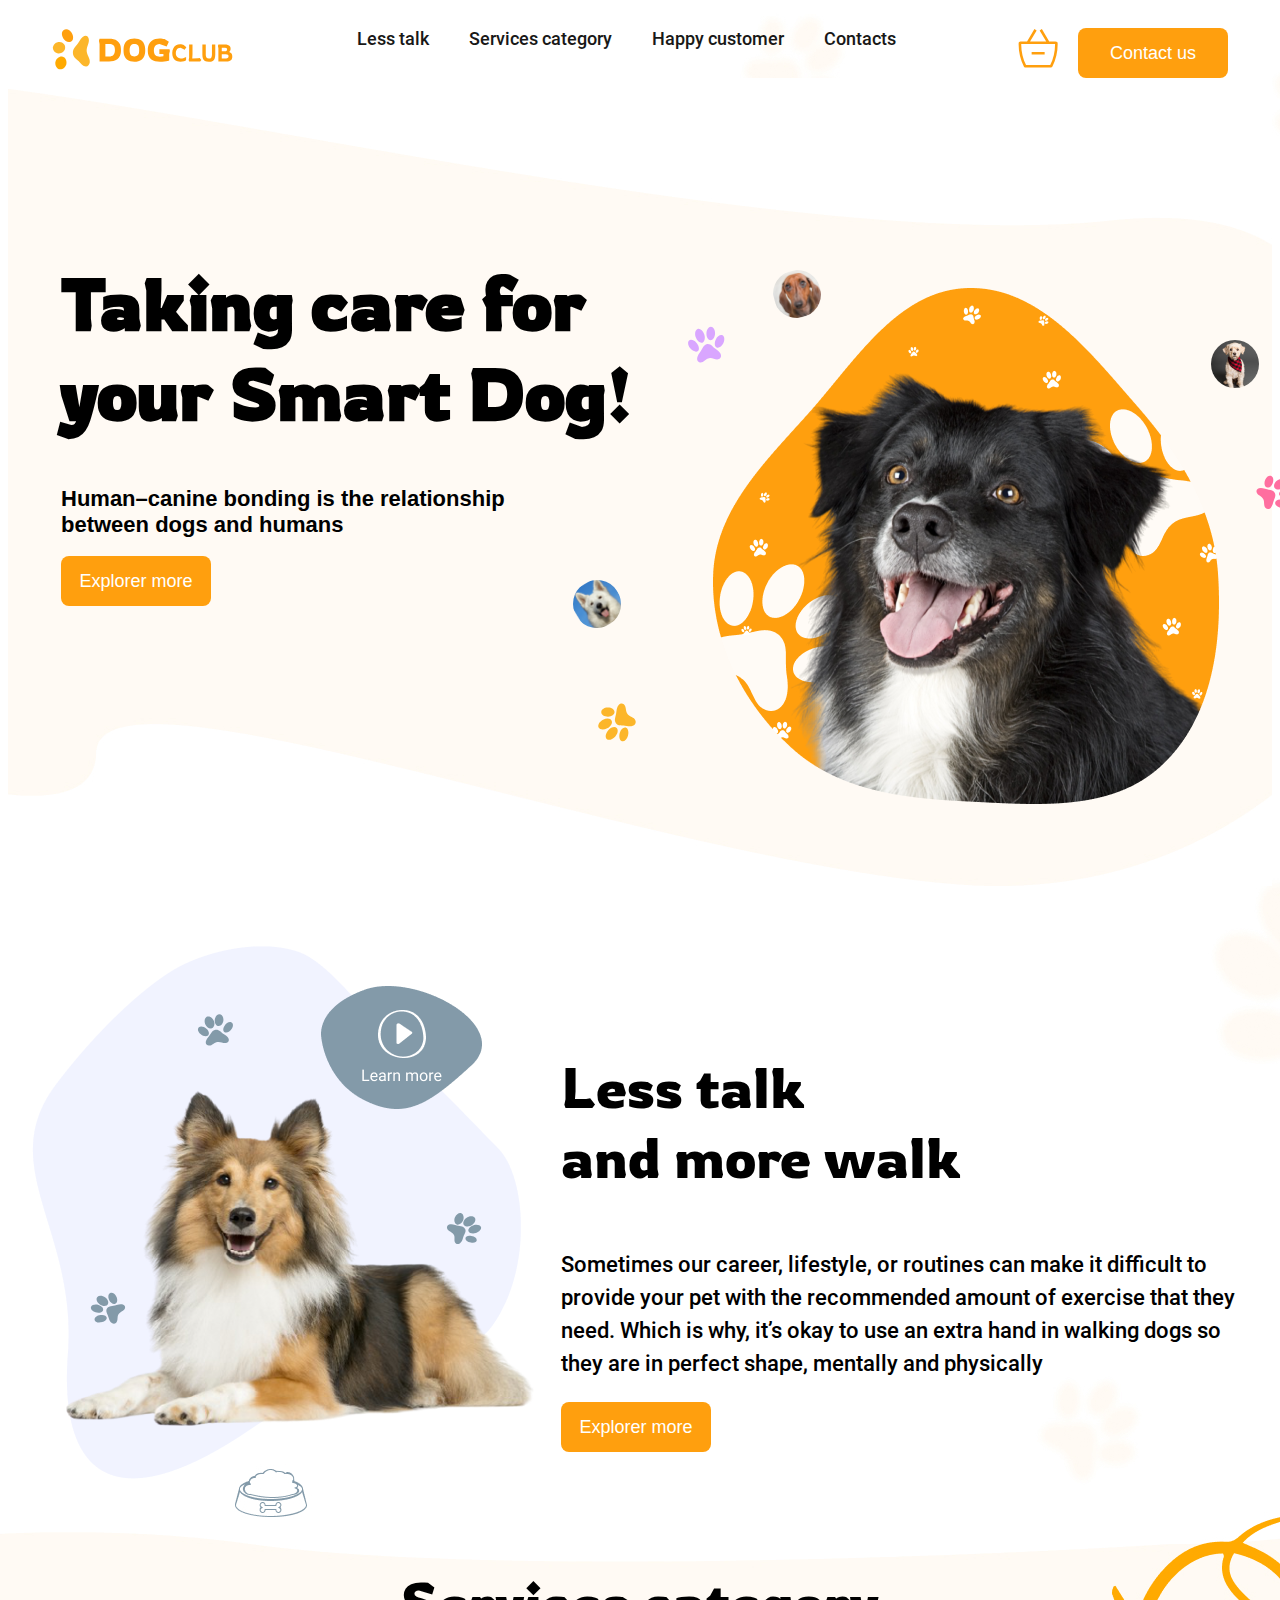
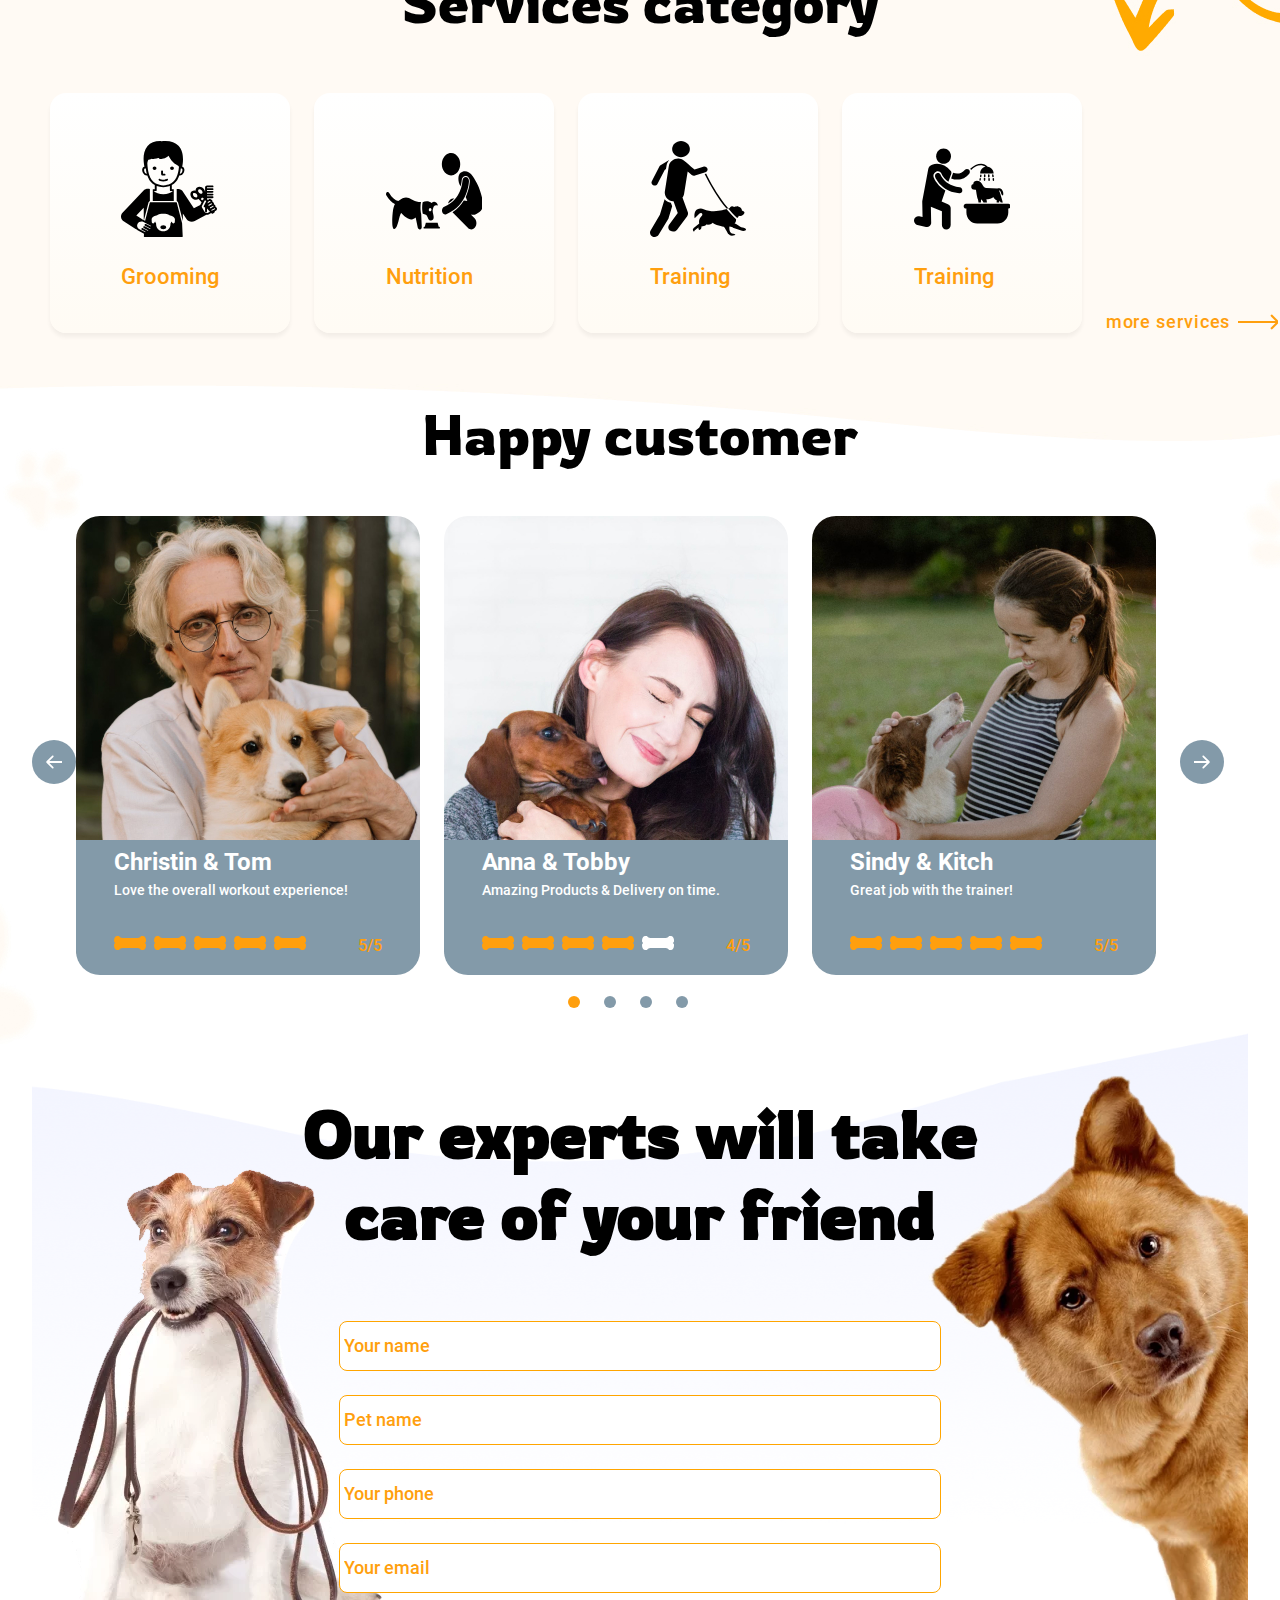
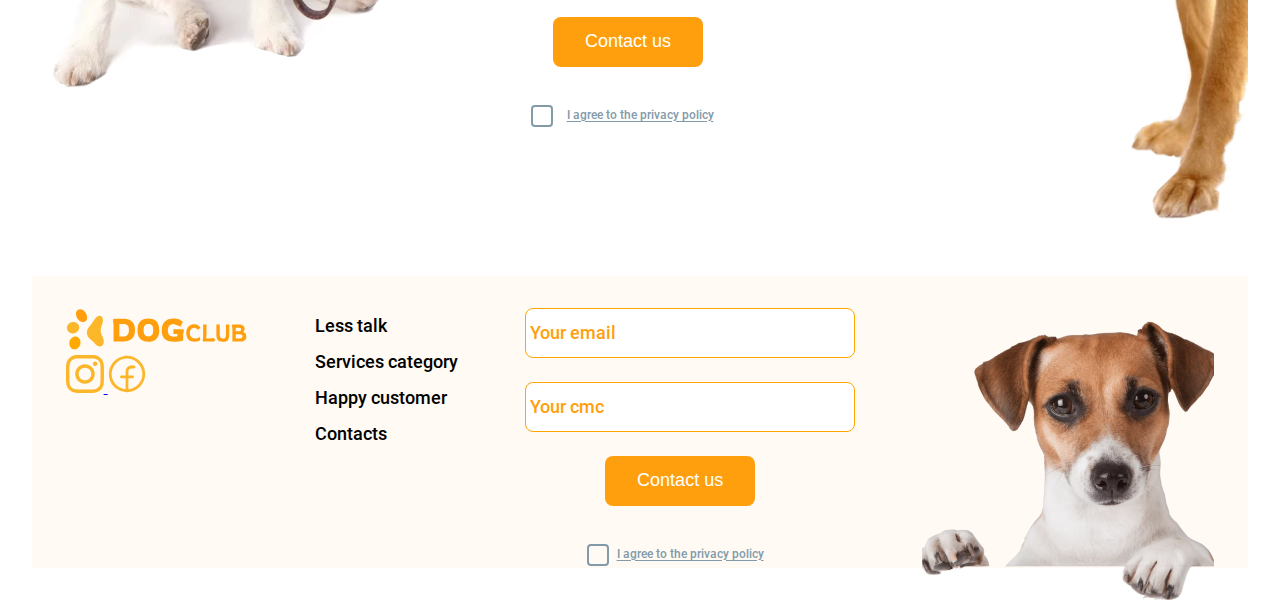
==== commit 4bf087f1: "Add files via upload" ====
--- a/index.html
+++ b/index.html
@@ -192,10 +192,7 @@
         <div class="container">
           <h2 class="customer__title">Happy customer</h2>
           <div class="customer__slider">
-            <button
-              class="customer-section__button carousel-button prev"
-              type="button"
-            >
+            <button class="carousel-button prev" type="button">
               <svg>
                 <use href="./images/icon.svg#icon-arrowr"></use>
               </svg>
@@ -513,7 +510,7 @@
                   name="agree-politica"
                   id="agree-politica"
                   class="agree-politic_checkbox checkbox-input visualy-hidden"
-                  required
+                  data-required="true"
                 />
                 <label class="checkbox-label" for="agree-politica"></label>
                 <p class="form-terms">
@@ -701,15 +698,18 @@
             <button class="contact-section__button" type="submit">
               Contact us
             </button>
-            <div class="agree-politic">
+            <div class="modal-agree-politic">
               <input
                 type="checkbox"
-                name="agree-politica"
-                id="agree-politica"
-                class="agree-politic_checkbox checkbox-input visualy-hidden"
-                required
+                name="modal-agree-politic"
+                id="modal-agree-politic"
+                class="modal-agree-politic__checkbox checkbox-input visualy-hidden"
+                data-required="true"
               />
-              <label class="checkbox-label" for="agree-politica"></label>
+              <label
+                class="modal-checkbox-label"
+                for="modal-agree-politic"
+              ></label>
               <p class="form-terms">
                 <a class="form-terms__link" href="#"
                   >I agree to the privacy policy
--- a/css/style.css
+++ b/css/style.css
@@ -51,6 +51,10 @@
   }
 }
 
+html {
+  scroll-behavior: smooth;
+}
+
 .visualy-hidden {
   position: absolute;
   left: -10000px;
@@ -78,7 +82,7 @@
 .container {
   /*overflow-x: hidden;*/
   width: 100%;
-  max-width: 1440px;
+  max-width: 1278px;
   margin: 0 auto;
   padding: 0 24px;
   box-sizing: border-box;
@@ -420,17 +424,12 @@
   display: flex;
   align-items: center;
   justify-content: center;
-  gap: 24px;
 }
 
 .customer-section__container {
   margin: 0;
   width: 100%;
   overflow: hidden;
-}
-.swiper {
-  width: 600px;
-  height: 300px;
 }
 
 .pagination {
@@ -484,13 +483,6 @@
   display: flex;
 }
 
-.swiper-wrapper {
-  justify-content: center;
-  padding: 0;
-  display: flex;
-  gap: 16px;
-}
-
 .customer-section__list {
   text-decoration: none;
   list-style: none;
@@ -562,6 +554,10 @@
 .customer-card__bones-bone-white {
   z-index: 2;
   fill: white;
+}
+
+.customer-section__button {
+  margin-right: 24px;
 }
 
 .pagination {
@@ -807,18 +803,21 @@
   color: #fffaf3;
 }
 
+.checkbox {
+  position: relative;
+}
+
 .checkbox-input {
   appearance: none;
 }
+
 .footer-agree-politic__checkbox:checked + .footer-checkbox-label::before {
   background-image: url(../images/cheking.png);
   background-repeat: no-repeat;
   background-size: cover;
   border: 2px #839aa9 solid;
 }
-.checkbox {
-  position: relative;
-}
+
 .footer-checkbox-label {
   padding-left: 2px;
 }
@@ -908,3 +907,23 @@
   color: #839aa9;
   font-size: 18px;
 }
+
+.modal-agree-politic__checkbox:checked + .modal-checkbox-label::before {
+  background-image: url(../images/cheking.png);
+  background-repeat: no-repeat;
+  background-size: cover;
+  border: 2px #839aa9 solid;
+}
+
+.modal-checkbox-label {
+  padding-left: 2px;
+}
+.modal-checkbox-label::before {
+  position: absolute;
+  transform: translate(196px, 38px);
+  width: 18px;
+  height: 18px;
+  border: 2px #839aa9 solid;
+  border-radius: 4px;
+  content: "";
+}
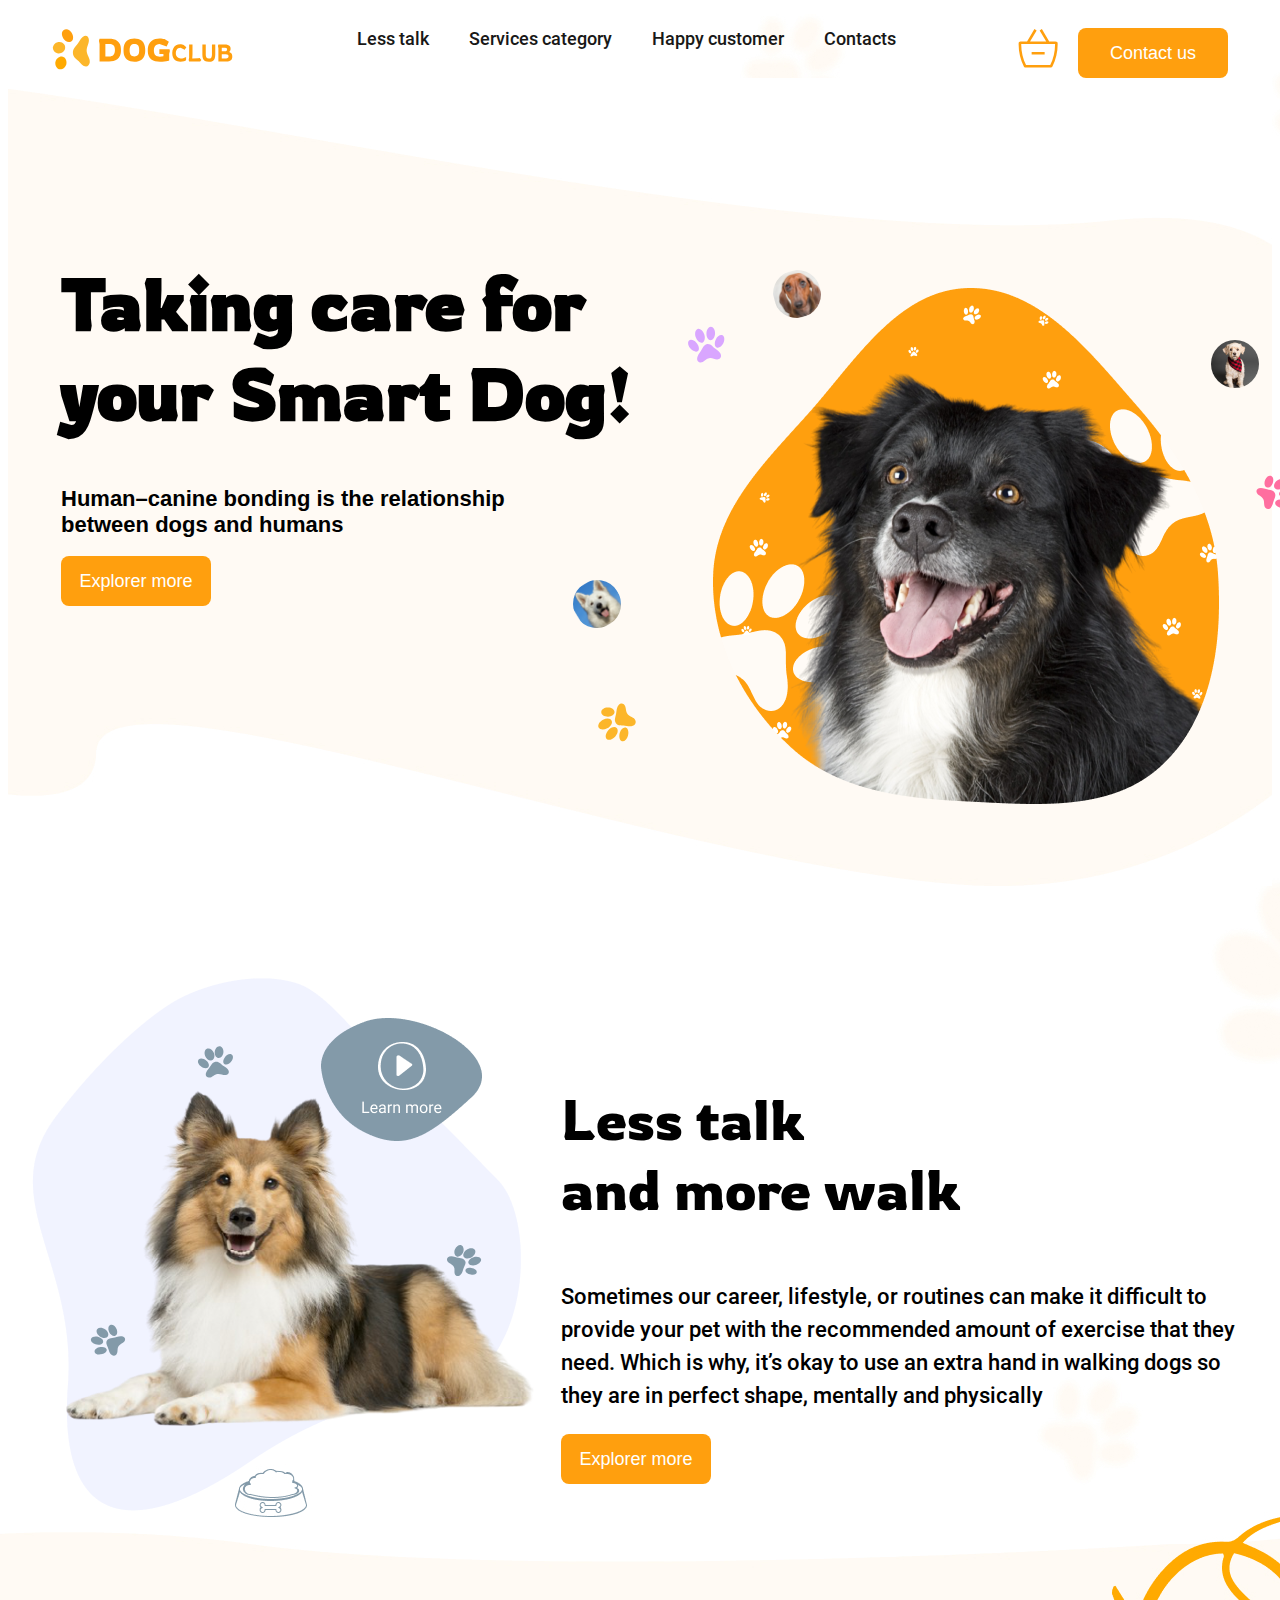
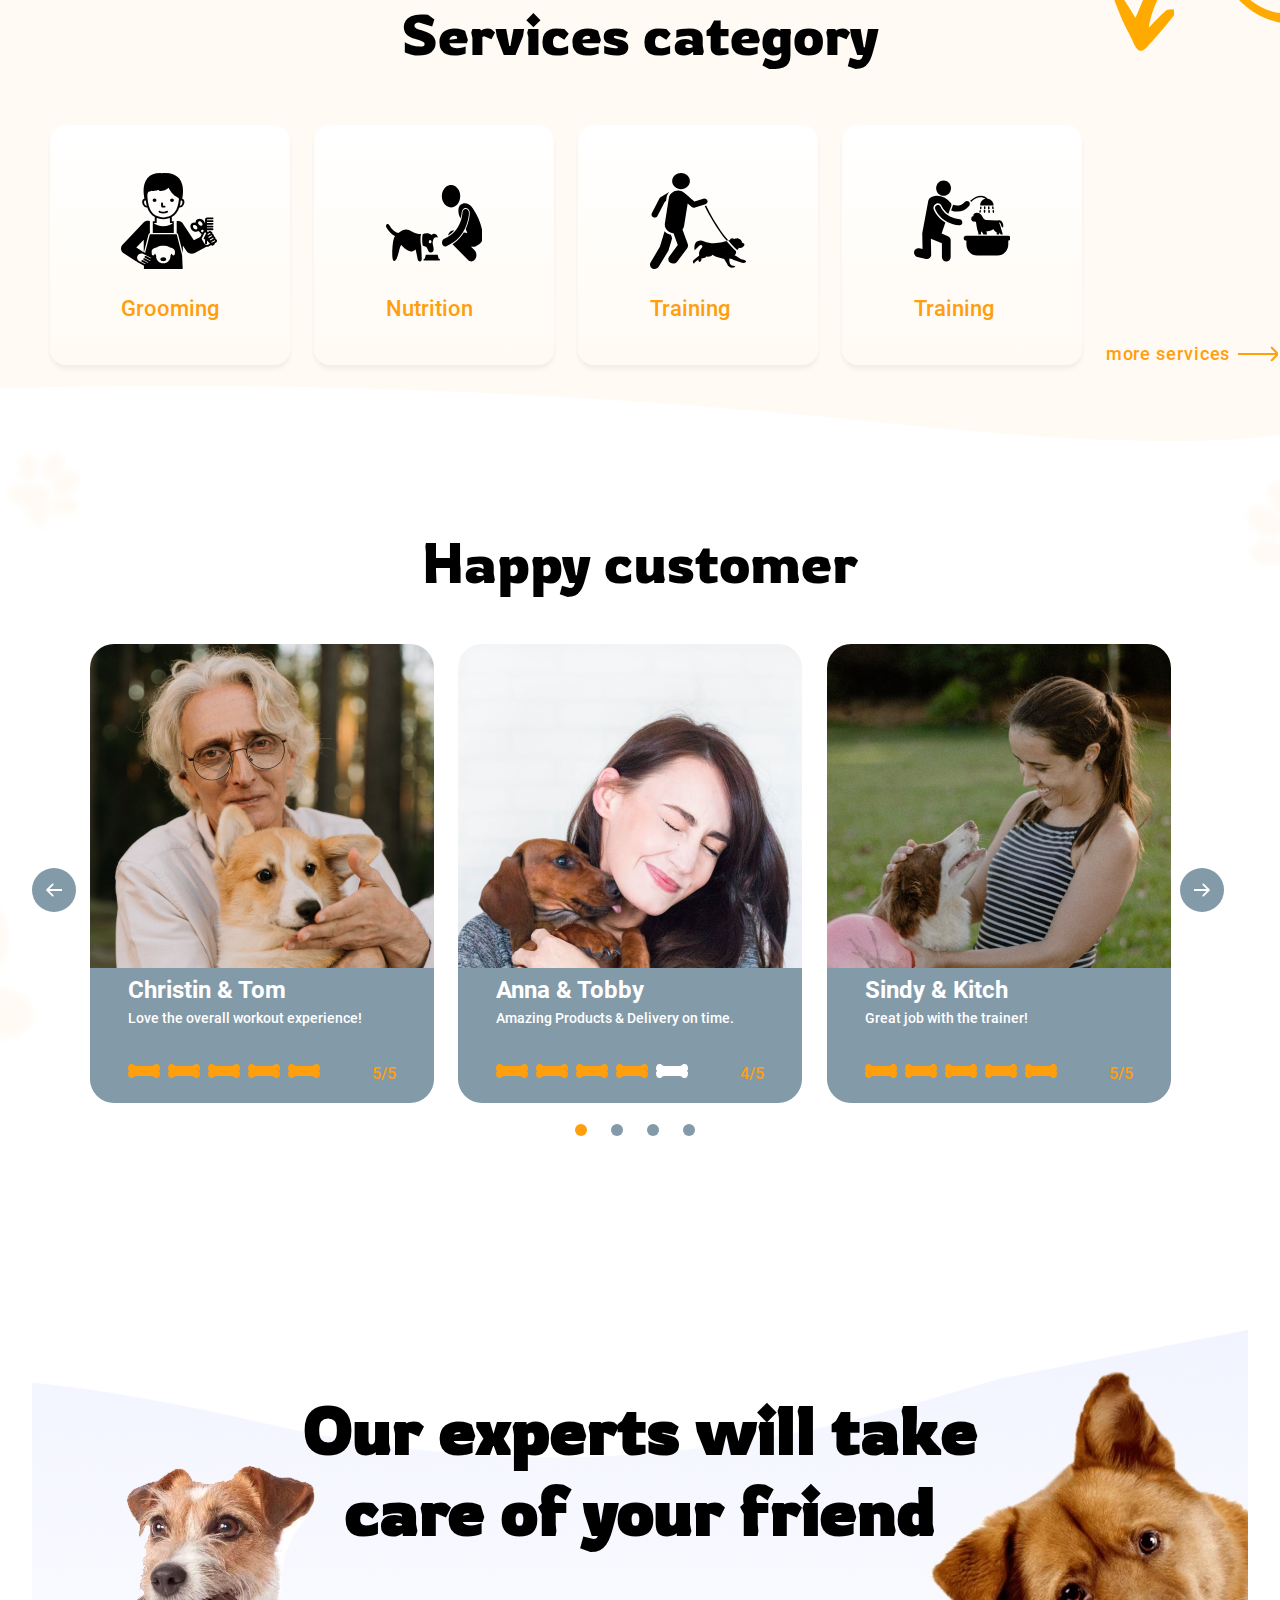
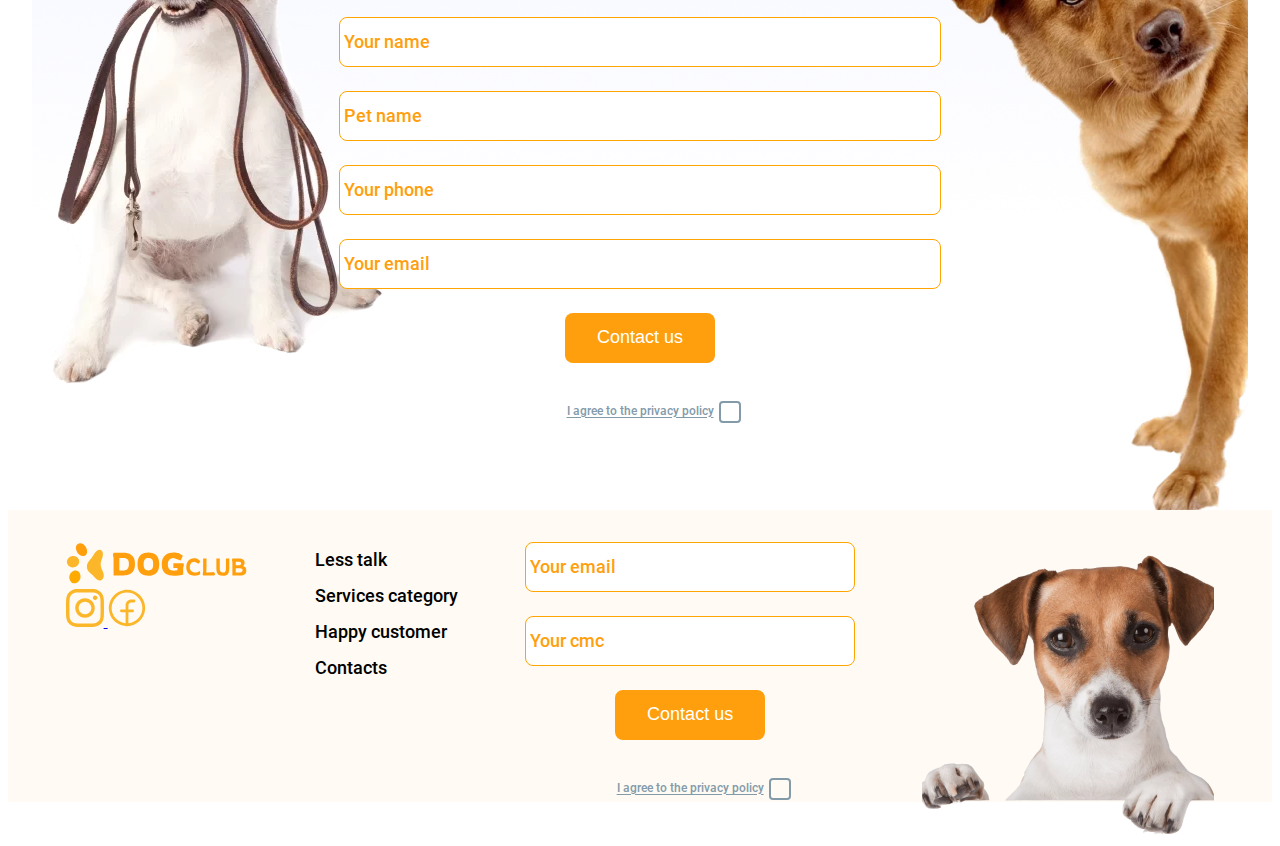
==== commit ff493776: "Add files via upload" ====
--- a/index.html
+++ b/index.html
@@ -4,7 +4,7 @@
     <meta charset="UTF-8" />
     <meta name="viewport" content="width=device-width, initial-scale=1.0" />
     <title>Dog club</title>
-    <link rel="stylesheet" href="./css/style.css" />
+    <link rel="stylesheet" href="./css/main.min.css" />
     <link rel="shortcut icon" type="image/x-icon" href="favicon.ico" />
     <link
       rel="stylesheet"
@@ -35,7 +35,7 @@
               <svg class="corsina-icon" width="40" height="40">
                 <use href="./images/icon.svg#icon-corsina"></use>
               </svg>
-              <button type="button" class="header__button modal-btn-open">
+              <button type="button" class="button-contact modal-btn-open">
                 Contact us
               </button>
             </div>
@@ -53,7 +53,7 @@
               <h2 class="hero-section__title-opis">
                 Human–canine bonding is the relationship between dogs and humans
               </h2>
-              <button class="hero-section__button" type="button">
+              <button class="explorer-button" type="button">
                 Explorer more
               </button>
             </div>
@@ -129,7 +129,7 @@
                   mentally and physically
                 </p>
               </div>
-              <button class="less-talk__button" type="button">
+              <button class="explorer-button" type="button">
                 Explorer more
               </button>
             </div>
@@ -153,7 +153,10 @@
               </li>
               <li class="category-section__item">
                 <article class="category-section__card">
-                  <a class="category-section__link" href="#smart-dog">
+                  <a
+                    class="category-section__link"
+                    href="./pages/nutrition.html"
+                  >
                     <svg class="category-section__image" width="96" height="96">
                       <use href="./images/icon.svg#icon-nutrition"></use>
                     </svg>
@@ -163,7 +166,7 @@
               </li>
               <li class="category-section__item">
                 <article class="category-section__card">
-                  <a class="category-section__link" href="#smart-dog">
+                  <a href="#smart-dog" class="category-section__link">
                     <svg class="category-section__image" width="96" height="96">
                       <use href="./images/icon.svg#icon-training"></use>
                     </svg>
@@ -198,7 +201,7 @@
               </svg>
             </button>
             <div class="customer-section__container swiper-container">
-              <ul class="swiper-wrapper">
+              <ul class="swiper-wrapper swiper-list">
                 <li class="customer-section__list swiper-slide">
                   <article class="customer-card">
                     <img
@@ -446,7 +449,7 @@
             <h3>Our experts will take <br />care of your friend</h3>
           </div>
           <div class="contact-section__container">
-            <form name="contact-form" autocomplete="off">
+            <form class="contact-form" name="contact-form" autocomplete="off">
               <div class="contact-section__form-field imput">
                 <label class="input__label visualy-hidden" for="user-name"
                   >Youre name</label
@@ -501,9 +504,7 @@
                   required
                 />
               </div>
-              <button class="contact-section__button" type="submit">
-                Contact us
-              </button>
+              <button class="button-contact" type="submit">Contact us</button>
               <div class="agree-politic">
                 <input
                   type="checkbox"
@@ -571,7 +572,7 @@
             </li>
           </ul>
           <div class="footer-section__contact-form">
-            <form name="contact-form" autocomplete="off">
+            <form class="contact-form" name="contact-form" autocomplete="off">
               <div class="contact-section__form-field input">
                 <label class="input__label visualy-hidden" for="user-email"
                   >Youre email</label
@@ -598,9 +599,7 @@
                   required
                 />
               </div>
-              <button class="footer-section__button" type="submit">
-                Contact us
-              </button>
+              <button class="button-contact" type="submit">Contact us</button>
               <div class="footer-agree-politic">
                 <input
                   type="checkbox"
@@ -640,7 +639,7 @@
           <p class="modal__container-pre-text">
             Fill out the form so we can contact you!
           </p>
-          <form name="contact-form" autocomplete="off">
+          <form class="contact-form" name="contact-form" autocomplete="off">
             <div class="contact-section__form-field imput">
               <label class="input__label visualy-hidden" for="user-name"
                 >Youre name</label
@@ -695,9 +694,7 @@
                 required
               />
             </div>
-            <button class="contact-section__button" type="submit">
-              Contact us
-            </button>
+            <button class="button-contact" type="submit">Contact us</button>
             <div class="modal-agree-politic">
               <input
                 type="checkbox"
--- a/css/main.min.css
+++ b/css/main.min.css
@@ -0,0 +1 @@
+body{font-size:18px;font-weight:400;font-family:"Roboto",sans-serif;background-image:url(../images/background.jpg);background-repeat:no-repeat;background-position:center top;padding:0;-webkit-box-sizing:border-box;box-sizing:border-box}.container{width:100%;max-width:1278px;margin:0 auto;padding:0 24px;-webkit-box-sizing:border-box;box-sizing:border-box}@font-face{font-family:"Roboto",sans-serif;font-weight:400;font-style:normal;src:url(../fonts/Roboto-Regular.woff2)}@font-face{font-family:"Roboto";font-weight:500;font-style:normal;src:url(../fonts/Roboto-Medium.woff2)}@font-face{font-family:"Roboto";font-weight:700;font-style:normal;src:url(../fonts/Roboto-Bold.woff2)}@font-face{font-family:"Rowdies";font-weight:400;font-style:normal;src:url(../fonts/Rowdies-Regular.woff2)}@-webkit-keyframes moveUp{from{-webkit-transform:translateX(0);transform:translateX(0)}to{-webkit-transform:translateY(20px);transform:translateY(20px)}}@keyframes moveUp{from{-webkit-transform:translateX(0);transform:translateX(0)}to{-webkit-transform:translateY(20px);transform:translateY(20px)}}@-webkit-keyframes moveRight{from{-webkit-transform:translateX(0);transform:translateX(0)}to{-webkit-transform:translateX(20px);transform:translateX(20px)}}@keyframes moveRight{from{-webkit-transform:translateX(0);transform:translateX(0)}to{-webkit-transform:translateX(20px);transform:translateX(20px)}}@-webkit-keyframes moveDown{from{-webkit-transform:translate(0, 0);transform:translate(0, 0)}to{-webkit-transform:translate(-10px, 20px);transform:translate(-10px, 20px)}}@keyframes moveDown{from{-webkit-transform:translate(0, 0);transform:translate(0, 0)}to{-webkit-transform:translate(-10px, 20px);transform:translate(-10px, 20px)}}:root{--color-brand: #ff9f0e;--color-brand-light: #fcb62a;--color-brand-grey: #839AA9}html{scroll-behavior:smooth}.visualy-hidden{position:absolute;left:-10000px;top:auto;width:1px;height:1px;overflow:hidden}.is-scroll-disabled{overflow:hidden}.button-contact,.explorer-button{width:150px;height:50px;border:none;border-radius:8px;background-color:var(--color-brand);font-size:18px;color:#fff;margin:0 auto}.button-contact:hover{background-color:var(--color-brand-light);color:#fffaf3}.explorer-button:hover{background-color:var(--color-brand-grey);color:#fffaf3}.sorting-btn{height:36px;border:solid .2px var(--color-brand-grey);background-color:rgba(0,0,0,0);color:#000;font-size:16px;padding:8xp}.sorting-btn:hover{background-color:var(--color-brand);cursor:pointer;color:#fff}.nutrition-page__button{width:94px;height:34px;background-color:var(--color-brand);border-radius:8px;border:none;font-size:18px;color:#fff;margin:24px 0}.nutrition-page__button:hover{background-color:var(--color-brand-light);cursor:pointer}.customer-card{overflow:hidden;display:-webkit-box;display:-ms-flexbox;display:flex;-webkit-transition:-webkit-transform .5s;transition:-webkit-transform .5s;transition:transform .5s;transition:transform .5s, -webkit-transform .5s;width:344px;height:456px}.customer-card__image{z-index:-1;border-radius:24px;position:relative;width:100%;height:100%}.customer-card__info{position:absolute;border-radius:0px 0px 24px 24px;padding:16px 38px 100px 38px;background-color:var(--color-brand-grey);-webkit-transform:translate(0px, 324px);transform:translate(0px, 324px)}.customer-card__title{position:absolute;-webkit-transform:translate(0px, -8px);transform:translate(0px, -8px);z-index:2;font-size:24px;font-family:"Roboto",sans-serif;font-weight:600;color:#fff;margin:0}.customer-card__text{position:absolute;z-index:2;-webkit-transform:translate(0px, 12px);transform:translate(0px, 12px);font-family:"Roboto",sans-serif;font-size:14px;font-weight:400;color:#fff}.customer-card__bones{display:-webkit-box;display:-ms-flexbox;display:flex;gap:8px;-webkit-transform:translate(0px, 80px);transform:translate(0px, 80px)}.customer-card__bones-bone{z-index:2;fill:var(--color-brand)}.customer-card__ocenka{margin:0 0 0 44px;color:var(--color-brand);font-size:16px}.customer-card__bones-bone-white{z-index:2;fill:#fff}.checkbox-input{-webkit-appearance:none;-moz-appearance:none;appearance:none}.checkbox{position:relative}.checkbox-label{padding-left:2px}.checkbox-label::before{position:absolute;-webkit-transform:translate(150px, 38px);transform:translate(150px, 38px);width:18px;height:18px;border:2px var(--color-brand-grey) solid;border-radius:4px;content:""}.agree-politic_checkbox:checked+.checkbox-label::before{background-image:url(../images/cheking.png);background-repeat:no-repeat;background-size:cover;border:2px var(--color-brand-grey) solid}.footer-checkbox-label{padding-left:2px}.footer-checkbox-label::before{position:absolute;-webkit-transform:translate(150px, 38px);transform:translate(150px, 38px);width:18px;height:18px;border:2px var(--color-brand-grey) solid;border-radius:4px;content:""}.footer-agree-politic__checkbox:checked+.footer-checkbox-label::before{background-image:url(../images/cheking.png);background-repeat:no-repeat;background-size:cover;border:2px var(--color-brand-grey) solid}.modal-checkbox-label{padding-left:2px}.modal-checkbox-label::before{position:absolute;-webkit-transform:translate(150px, 38px);transform:translate(150px, 38px);width:18px;height:18px;border:2px var(--color-brand-grey) solid;border-radius:4px;content:""}.modal-agree-politic__checkbox:checked+.modal-checkbox-label::before{background-image:url(../images/cheking.png);background-repeat:no-repeat;background-size:cover;border:2px var(--color-brand-grey) solid}.carousel-button{display:-webkit-box;display:-ms-flexbox;display:flex;-webkit-box-align:center;-ms-flex-align:center;align-items:center;-webkit-box-pack:center;-ms-flex-pack:center;justify-content:center;width:44px;padding:14px;height:44px;border-radius:50%;-ms-flex-negative:0;flex-shrink:0;background-color:var(--color-brand-grey);border:none;cursor:pointer;fill:#fff;margin-right:14px}.carousel-button:hover{background-color:var(--color-brand);fill:#fff}.carousel-button.next{-webkit-transform:rotate(180deg);transform:rotate(180deg)}.form-terms{max-width:220px;line-height:1.5;font-size:12px;font-weight:300;text-align:center;margin:0 auto;padding-top:18px}.form-terms__link{color:var(--color-brand-grey);text-underline-offset:2px}.pagination{display:-webkit-box;display:-ms-flexbox;display:flex;-webkit-box-align:center;-ms-flex-align:center;align-items:center;gap:24px;-webkit-box-pack:center;-ms-flex-pack:center;justify-content:center;padding-top:24px}.pagination__button{padding:0;width:12px;height:12px;background-color:var(--color-brand-grey);border-radius:50%}.pagination__button--active{background-color:var(--color-brand)}.header__container{display:-webkit-box;display:-ms-flexbox;display:flex;gap:20px;padding:20px 20px 0}.header__nav{display:-webkit-box;display:-ms-flexbox;display:flex;-webkit-box-flex:1;-ms-flex-positive:1;flex-grow:1}.link{text-decoration:none;color:#181817;list-style-type:none}.link:hover{color:var(--color-brand);font-weight:700}.header__menu{display:-webkit-box;display:-ms-flexbox;display:flex;-webkit-box-flex:1;-ms-flex-positive:1;flex-grow:1;gap:40px;text-align:center;text-decoration:none;list-style:none;padding:0}.corsina-icon{fill:var(--color-brand)}.hero-section{position:relative;background-image:url(../images/hero-bone.jpg);height:808px;background-repeat:no-repeat;background-position:top center}.hero-section__container{display:-webkit-box;display:-ms-flexbox;display:flex;-webkit-box-pack:center;-ms-flex-pack:center;justify-content:center;gap:80px}.hero-section__title{font-family:"Rowdies",sans-serif;font-size:72px;margin-top:180px}.hero-section__title-opis{font-size:22px;max-width:500px;font-family:sans-serif}.hero-section__dog-photo{margin-top:210px;background-repeat:no-repeat}.hero-section__small-dog{position:relative}.dog{width:48px;height:48px;border-radius:50%;position:absolute}.tax-dog{bottom:490px;left:60px}.bw-gog{bottom:180px;left:-140px}.w-dog{right:-40px;bottom:420px}.orange-lap{position:absolute;left:-120px;bottom:60px;fill:var(--color-brand-light);-webkit-animation:moveDown 2s infinite alternate;animation:moveDown 2s infinite alternate}.red-lap{position:absolute;right:-80px;bottom:290px;fill:#ff6e9f;-webkit-animation:moveRight 2s infinite alternate;animation:moveRight 2s infinite alternate}.sir-lap{position:absolute;bottom:440px;left:-30px;fill:#d9a6ff;-webkit-animation:moveUp 2s infinite alternate;animation:moveUp 2s infinite alternate}.less-talk{padding-top:32px}.less-talk__container{display:-webkit-box;display:-ms-flexbox;display:flex;padding-top:60px;gap:40px;margin:0}.less-talk__left{display:-webkit-box;display:-ms-flexbox;display:flex}.less-talk__laps{position:relative}.less-talk__dog{position:absolute;top:1060px;border:0}.less-talk__lap1{position:absolute;fill:var(--color-brand-grey);right:390px;top:340px}.less-talk__lap2{position:absolute;fill:var(--color-brand-grey);right:280px;top:60px}.less-talk__lap3{position:absolute;fill:var(--color-brand-grey);top:260px;left:-80px}.less-talk__video-button{position:absolute;left:-200px;top:40px;width:162px;height:124px;background-repeat:no-repeat;background-image:url(../images/video.png);background-color:rgba(0,0,0,0);border:0;-webkit-animation:moveUp 1s infinite alternate;animation:moveUp 1s infinite alternate}.less-talk__video-button:hover{cursor:pointer}.less-talk__right{margin-top:50px}.section-title{font-family:"Rowdies",sans-serif;font-weight:400;font-size:56px}.less-talk-text{font-family:"Roboto",sans-serif;font-size:22px;line-height:1.5}.category-section{padding-top:32px;margin:0}.category-section__content{display:-webkit-box;display:-ms-flexbox;display:flex;-webkit-box-pack:center;-ms-flex-pack:center;justify-content:center;-webkit-box-align:end;-ms-flex-align:end;align-items:flex-end;gap:24px}.category-section__catigory-title{text-align:center;font-family:"Rowdies",sans-serif;font-weight:400;-webkit-box-pack:center;-ms-flex-pack:center;justify-content:center;font-size:56px}.category-section__list{display:-webkit-box;display:-ms-flexbox;display:flex;-webkit-box-pack:center;-ms-flex-pack:center;justify-content:center;gap:24px;margin:0;padding:0}.category-section__card{display:-webkit-box;display:-ms-flexbox;display:flex;padding:48px;-webkit-box-pack:center;-ms-flex-pack:center;justify-content:center;-webkit-box-align:center;-ms-flex-align:center;align-items:center;-webkit-box-sizing:border-box;box-sizing:border-box}.category-section__item{list-style:none;width:240px;height:240px;border-radius:16px;background:-webkit-gradient(linear, left top, left bottom, from(#fff), to(#fffbf4));background:linear-gradient(180deg, #fff 0%, #fffbf4 100%);-webkit-box-shadow:0px 4px 4px 0px rgba(24,24,23,.05);box-shadow:0px 4px 4px 0px rgba(24,24,23,.05);cursor:pointer}.category-section__link{text-decoration:none;font-size:22px;color:var(--color-brand)}.category-section__button{position:relative}.category-section__but{color:var(--color-brand);text-decoration:none;letter-spacing:.9px;line-height:1.3;font-size:18px}.category-section__but::after{-webkit-box-sizing:border-box;box-sizing:border-box;position:absolute;width:40px;height:16px;background-image:url(../images/arrow1.png);content:"";-webkit-transform:translate(20%, 25%);transform:translate(20%, 25%)}.customer-section{padding-top:96px}.customer__title{padding-top:20px;text-align:center;font-family:"Rowdies",sans-serif;font-weight:400;-webkit-box-pack:center;-ms-flex-pack:center;justify-content:center;font-size:56px}.customer__slider{display:-webkit-box;display:-ms-flexbox;display:flex;-webkit-box-align:center;-ms-flex-align:center;align-items:center;-webkit-box-pack:center;-ms-flex-pack:center;justify-content:center}.customer-section__container{margin:0;width:100%;overflow:hidden}ul{list-style-type:none;margin:0;padding:0}.swiper-list{gap:5px}.customer-section{display:-webkit-box;display:-ms-flexbox;display:flex}.customer-section__list{text-decoration:none;list-style:none;margin:0}.customer-section__button{margin-right:24px}.contact-section{position:relative;padding-top:168px}.contact-section__background::before{content:"";background-image:url(../images/contactdog-befor.png);background-repeat:no-repeat;width:488px;height:520px;position:absolute;-webkit-transform:translate(0px, 160px);transform:translate(0px, 160px);z-index:-1}.contact-section__background::after{content:"";background-image:url(../images/contactdog-after.png);background-repeat:no-repeat;position:absolute;width:322px;height:752px;right:0;top:60px;z-index:-1}.contact-section__background{position:relative}.contact-section__bone{position:absolute;z-index:-2;width:100%;-webkit-box-sizing:border-box;box-sizing:border-box}.contact-section__title{padding-top:20px;text-align:center;font-family:"Rowdies",sans-serif;font-weight:400;-webkit-box-pack:center;-ms-flex-pack:center;justify-content:center;font-size:56px}.contact-section__container{display:-webkit-box;display:-ms-flexbox;display:flex;-webkit-box-pack:center;-ms-flex-pack:center;justify-content:center;gap:24px}.contact-form{display:-webkit-box;display:-ms-flexbox;display:flex;-webkit-box-orient:vertical;-webkit-box-direction:normal;-ms-flex-direction:column;flex-direction:column;-webkit-box-align:center;-ms-flex-align:center;align-items:center}.input__control{width:592px;height:40px;border:1px solid orange;font-size:18px;font-family:"Roboto",sans-serif;padding:4px;color:var(--color-brand);border-radius:8px}.input__control::-webkit-input-placeholder{color:var(--color-brand)}.input__control::-moz-placeholder{color:var(--color-brand)}.input__control:-ms-input-placeholder{color:var(--color-brand)}.input__control::-ms-input-placeholder{color:var(--color-brand)}.input__control::placeholder{color:var(--color-brand)}.input__control:focus{outline:none;border-color:var(--color-brand)}.contact-section__form-field{padding-bottom:24px}.footer-section{background-color:#fffaf3;margin-top:90px}.footer-section__container{padding-top:32px;margin-top:60px;display:-webkit-box;display:-ms-flexbox;display:flex;-ms-flex-pack:distribute;justify-content:space-around;height:260px}.footer-section__container::after{content:"";background-image:url(../images/footer-dog.png);width:292px;height:304px}.footer-section__social{border:none;fill:var(--color-brand-light);background-color:rgba(0,0,0,0);padding-top:28px}.footer-menu{padding:0}.footer-menu__list{list-style:none}.footer-menu__link{font-family:"Roboto",sans-serif;color:#000;font-weight:400;font-size:18px;text-decoration:none;line-height:2}.footer-menu__link:hover{color:var(--color-brand);font-weight:700}.footer__input{width:320px;height:40px;border:1px solid orange;font-size:18px;font-family:"Roboto",sans-serif;padding:4px;color:var(--color-brand);border-radius:8px}.footer__input::-webkit-input-placeholder{color:var(--color-brand)}.footer__input::-moz-placeholder{color:var(--color-brand)}.footer__input:-ms-input-placeholder{color:var(--color-brand)}.footer__input::-ms-input-placeholder{color:var(--color-brand)}.footer__input::placeholder{color:var(--color-brand)}.footer__input:focus{outline:none;border-color:var(--color-brand)}.backdrop{display:-webkit-box;display:-ms-flexbox;display:flex;-webkit-box-pack:center;-ms-flex-pack:center;justify-content:center;-webkit-box-align:center;-ms-flex-align:center;align-items:center;position:fixed;top:0;bottom:0;left:0;right:0;padding:20px;background-color:rgba(0,0,0,.5);-webkit-transition:opacity .5s,visibility .5s;transition:opacity .5s,visibility .5s}.backdrop.is-hidden{opacity:0;visibility:hidden;pointer-events:none}.modal{position:relative;width:100%;max-width:880px;height:70%;max-height:880px;padding:48px;background-color:#fffaf3;border-radius:32px;overflow-y:auto}.modal-btn-close{position:absolute;right:40px;top:40px}.modal__container{margin:auto;max-width:600px}.modal-form-field{margin-bottom:32px}.modal-button{margin:0 auto 24px}.modal__btn-close{background-color:rgba(0,0,0,0);border:none;cursor:pointer}.modal__btn-close-icon{width:32px;height:32px}.modal__container-text{text-align:center;font-family:"Rowdies",sans-serif;font-weight:400;-webkit-box-pack:center;-ms-flex-pack:center;justify-content:center;font-size:42px}.modal__container-pre-text{text-align:center;font-family:"Roboto",sans-serif;font-weight:400;-webkit-box-pack:center;-ms-flex-pack:center;justify-content:center;color:var(--color-brand-grey);font-size:18px}.nutrition-page__top{display:-webkit-box;display:-ms-flexbox;display:flex;-webkit-box-pack:justify;-ms-flex-pack:justify;justify-content:space-between}.nutrition-page__title{color:var(--color-brand);font-size:56px;font-family:"Rowdies",sans-serif;font-weight:400}.nutrition-page__sorting{display:-webkit-box;display:-ms-flexbox;display:flex;-webkit-box-align:center;-ms-flex-align:center;align-items:center}.nutrition-page__sorting-name{color:var(--color-brand);font-family:"Roboto",sans-serif;font-size:18px;padding-right:18px}.nutrition-page__list{display:-webkit-box;display:-ms-flexbox;display:flex;-webkit-box-pack:center;-ms-flex-pack:center;justify-content:center;list-style-type:none;-ms-flex-wrap:wrap;flex-wrap:wrap}.nutrition-page__item{-ms-flex-preferred-size:calc((100% - 96px)/5);flex-basis:calc((100% - 96px)/5);padding:20px}.nutrition-page__card{display:-webkit-box;display:-ms-flexbox;display:flex;-webkit-box-orient:vertical;-webkit-box-direction:normal;-ms-flex-direction:column;flex-direction:column;width:138px;-webkit-box-align:center;-ms-flex-align:center;align-items:center}.nutrition-page__info{display:-webkit-box;display:-ms-flexbox;display:flex}.nutrition-page__stars{display:-webkit-box;display:-ms-flexbox;display:flex;-webkit-box-align:center;-ms-flex-align:center;align-items:center}.goods-code{color:var(--color-brand-grey);font-size:12px;margin:0;padding:8px 16px 0 0;white-space:nowrap}.nutrition-stars__gold-star{fill:var(--color-brand-light);width:16px;height:16px;padding-top:4px}.nutrition-stars__grey-star{fill:var(--color-brand-grey);width:16px;height:16px;padding-top:4px}.nutrition-page__description{padding-top:16px;font-family:"Roboto",sans-serif;font-size:14px;font-weight:400;margin:0;text-align:center}.nutrition-page__price{display:-webkit-box;display:-ms-flexbox;display:flex;-webkit-box-align:center;-ms-flex-align:center;align-items:center;gap:8px}.nutrition-page__price-now{font-size:18px;margin:0;padding-top:24px}.nutrition-page__price-before{font-size:14px;margin:0;color:var(--color-brand-grey);padding-top:24px}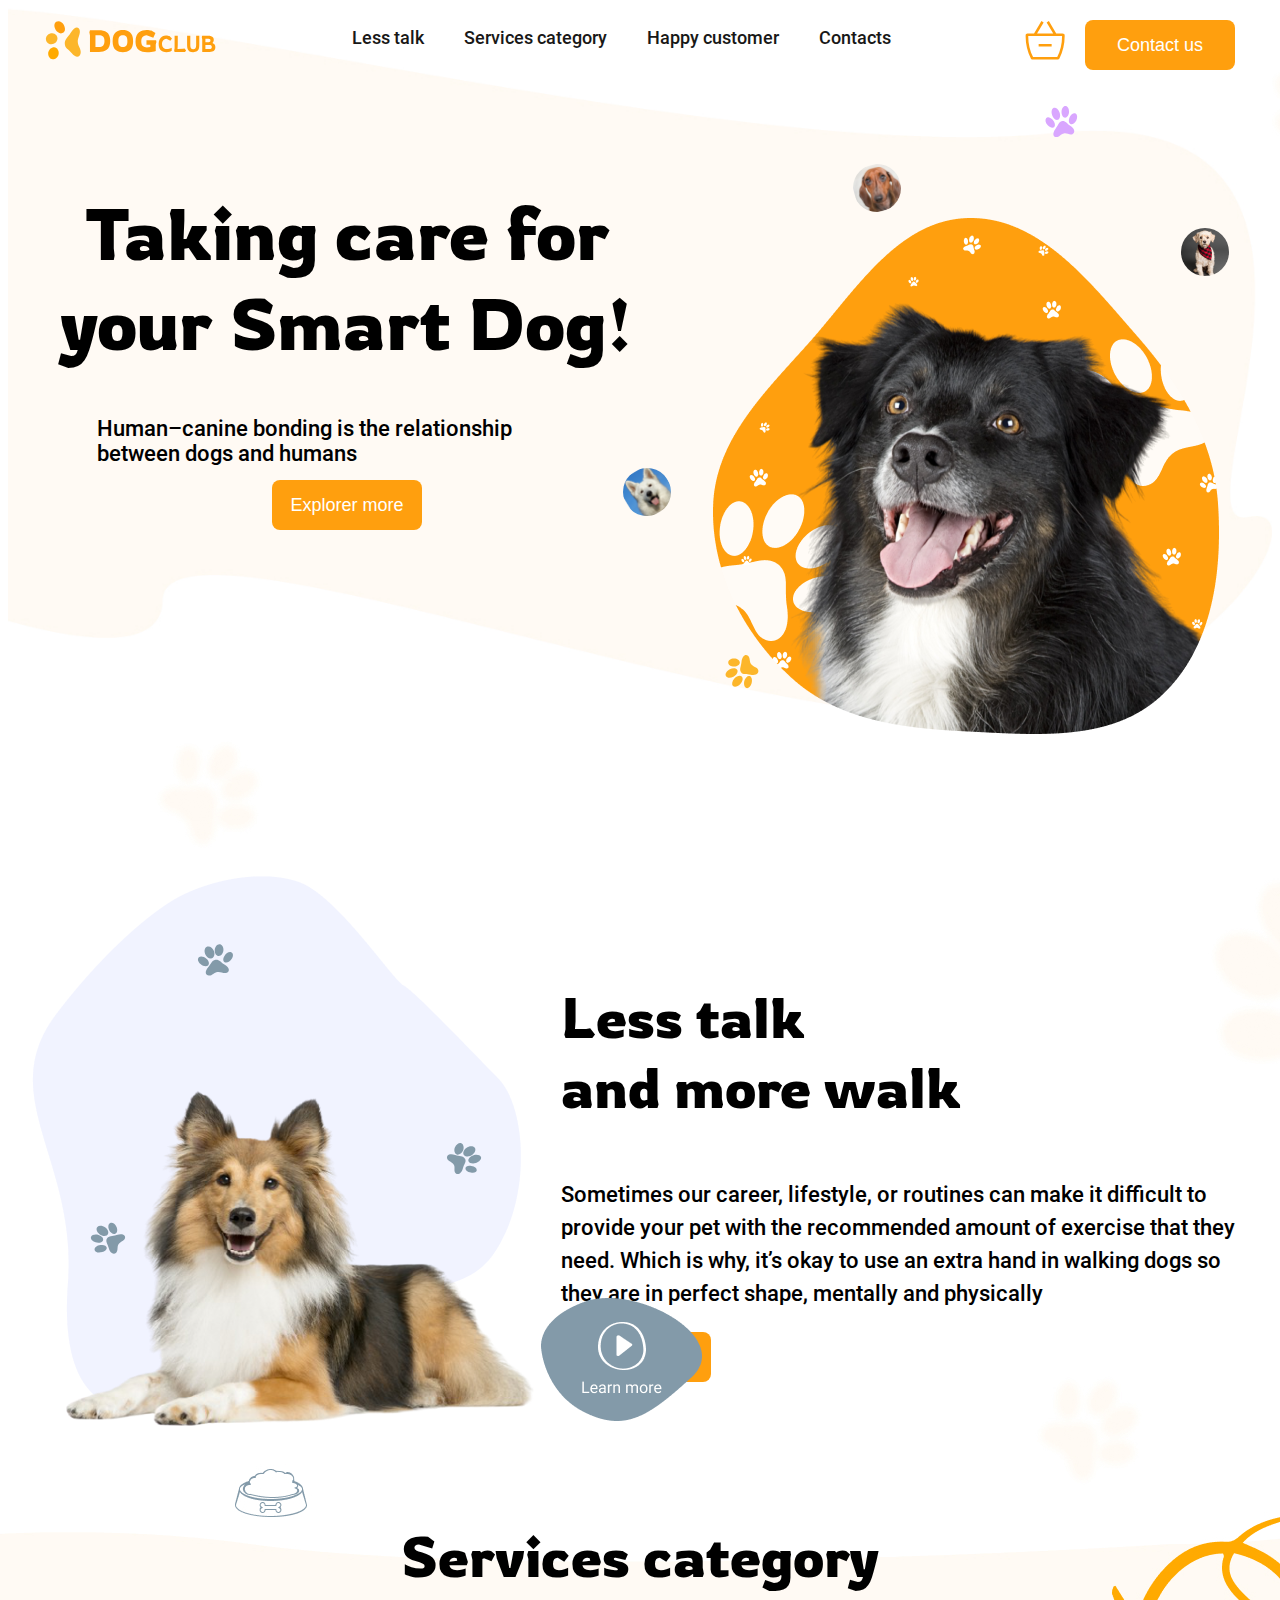
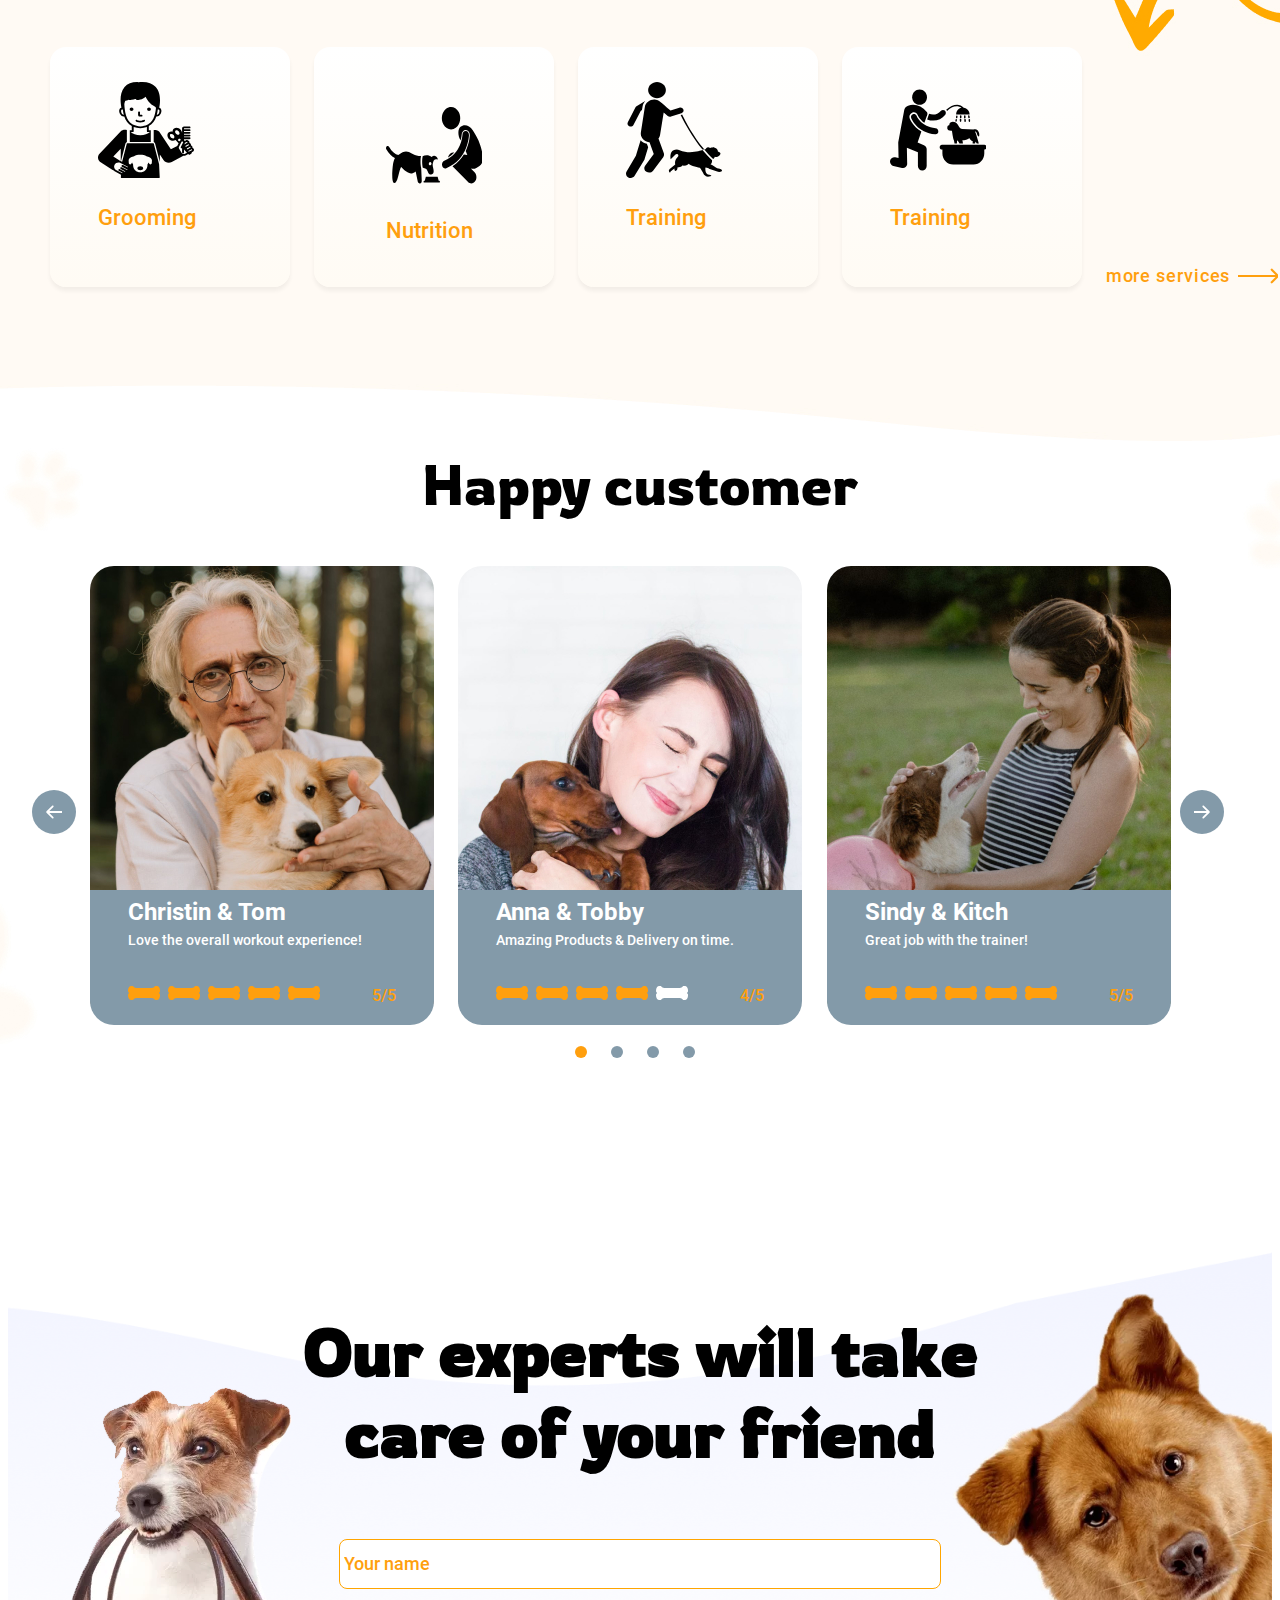
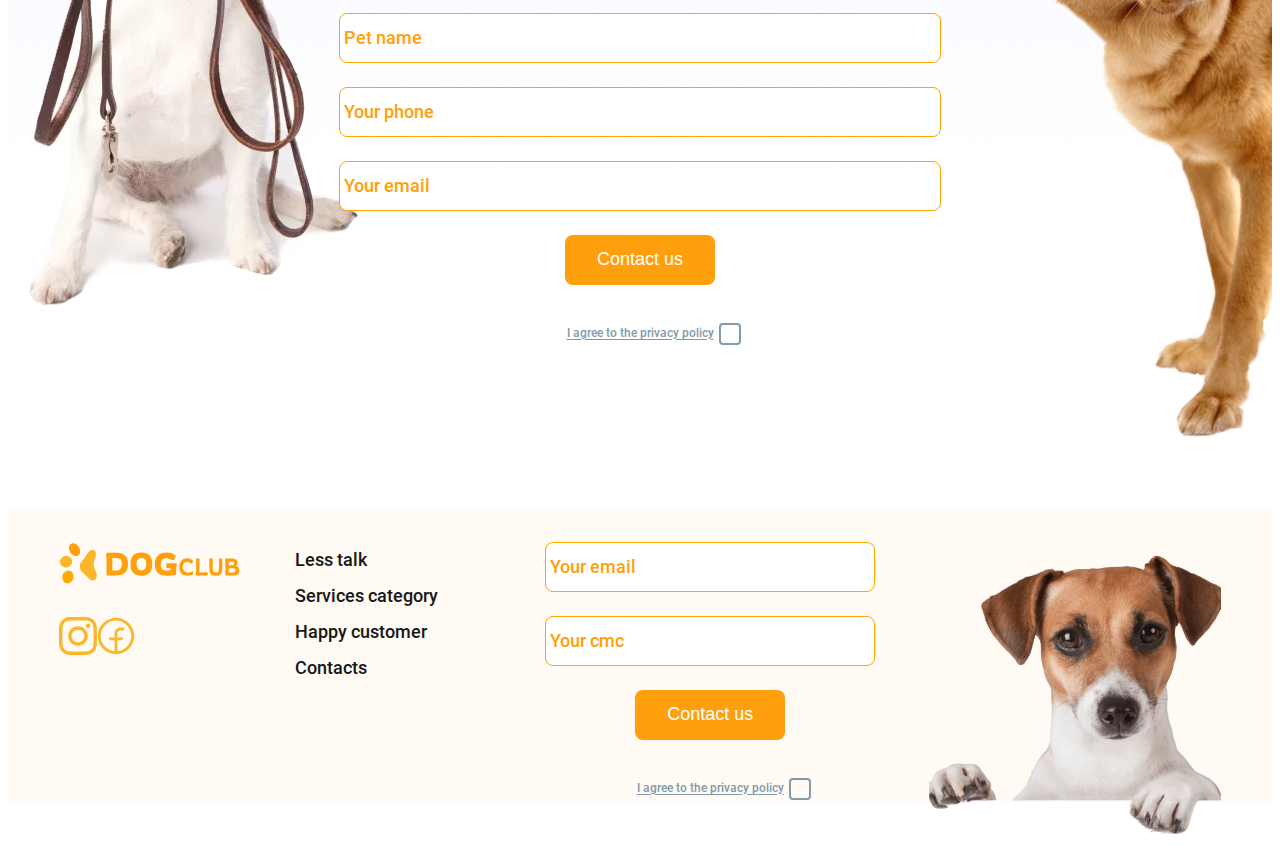
==== commit f266eb3f: "Add files via upload" ====
--- a/index.html
+++ b/index.html
@@ -13,36 +13,94 @@
   </head>
   <body>
     <main>
-      <header>
-        <div class="header__fixed">
-          <div class="container">
-            <div class="header__container">
-              <nav class="header__nav">
-                <a href="./index.html">
-                  <img src="./images/logo.svg" alt="Logo" />
+      <header class="header">
+        <div class="container">
+          <div class="header__container">
+            <nav class="header__nav">
+              <a href="./index.html">
+                <img class="header__logo" src="./images/logo.svg" alt="Logo" />
+              </a>
+            </nav>
+            <ul class="header__menu">
+              <li><a class="link" href="#less-talk">Less talk</a></li>
+              <li>
+                <a class="link" href="#category-section">Services category</a>
+              </li>
+              <li>
+                <a class="link" href="#customer-section">Happy customer</a>
+              </li>
+              <li><a class="link" href="#footer-section">Contacts</a></li>
+            </ul>
+            <svg class="header__basket" width="40" height="40">
+              <use href="./images/icon.svg#icon-corsina"></use>
+            </svg>
+            <button type="button" class="header__button-contact modal-btn-open">
+              Contact us
+            </button>
+            <button class="header__burger menu-btn-open" type="button">
+              <svg width="24" height="24">
+                <use href="./images/icon.svg#icon-burger"></use>
+              </svg>
+            </button>
+            <div class="mobile-menu">
+              <a href="./index.html">
+                <img src="./images/logo.svg" alt="Logo" />
+              </a>
+              <ul class="menu">
+                <li class="list">
+                  <a class="link" href="../index.html#less-talk">Less talk</a>
+                </li>
+                <li class="list">
+                  <a class="link" href="../index.html#category-section"
+                    >Services category</a
+                  >
+                </li>
+                <li class="list">
+                  <a class="link" href="../index.html#customer-section"
+                    >Happy customer</a
+                  >
+                </li>
+                <li class="list">
+                  <a class="link" href="../index.html#footer-section"
+                    >Contacts</a
+                  >
+                </li>
+              </ul>
+              <div>
+                <a
+                  class="social"
+                  href="https://www.instagram.com"
+                  target="_blank"
+                >
+                  <svg width="38" height="38">
+                    <use href="../images/icon.svg#icon-instagram"></use>
+                  </svg>
                 </a>
-              </nav>
-              <ul class="header__menu">
-                <li><a class="link" href="#less-talk">Less talk</a></li>
-                <li>
-                  <a class="link" href="#category-section">Services category</a>
-                </li>
-                <li>
-                  <a class="link" href="#customer-section">Happy customer</a>
-                </li>
-                <li><a class="link" href="#footer-section">Contacts</a></li>
-              </ul>
-              <svg class="corsina-icon" width="40" height="40">
-                <use href="./images/icon.svg#icon-corsina"></use>
-              </svg>
-              <button type="button" class="button-contact modal-btn-open">
-                Contact us
+                <a
+                  class="social"
+                  href="https://www.facebook.com"
+                  target="_blank"
+                >
+                  <svg width="38" height="38">
+                    <use href="../images/icon.svg#icon-facebook"></use>
+                  </svg>
+                </a>
+              </div>
+              <button
+                class="mobile-menu__btn-close menu-btn-close"
+                type="button"
+              >
+                <img
+                  class="mobile-menu__close-icon"
+                  src="./images/close2.svg"
+                  alt="Close"
+                />
               </button>
             </div>
           </div>
         </div>
       </header>
-      <section class="hero-section" id="smart-dog">
+      <section class="hero-section">
         <div class="container">
           <div class="hero-section__container">
             <div class="hero-section__left">
@@ -53,7 +111,7 @@
               <h2 class="hero-section__title-opis">
                 Human–canine bonding is the relationship between dogs and humans
               </h2>
-              <button class="explorer-button" type="button">
+              <button class="hero-section__explorer-button" type="button">
                 Explorer more
               </button>
             </div>
@@ -63,29 +121,29 @@
                 src="./images/hero-dog.png"
                 alt="Dog photo"
               />
-              <div class="hero-section__small-dog">
+              <div class="small-dog">
                 <img
-                  class="dog tax-dog"
+                  class="small-dog__dog small-dog__tax-dog"
                   src="./images/t-dog.png"
                   alt="Tax dog"
                 />
                 <img
-                  class="dog bw-gog"
+                  class="small-dog__dog small-dog__bw-gog"
                   src="./images/uh-dog.png"
                   alt="Big white dog"
                 />
                 <img
-                  class="dog w-dog"
+                  class="small-dog__dog small-dog__w-dog"
                   src="./images/w-dog.png"
                   alt="White dog"
                 />
-                <svg class="orange-lap" width="48" height="48">
+                <svg class="small-dog__orange-lap" width="48" height="48">
                   <use href="./images/icon.svg#icon-orange-lap"></use>
                 </svg>
-                <svg class="red-lap" width="48" height="48">
+                <svg class="small-dog__red-lap" width="48" height="48">
                   <use href="./images/icon.svg#icon-red-lap"></use>
                 </svg>
-                <svg class="sir-lap" width="48" height="48">
+                <svg class="small-dog__sir-lap" width="48" height="48">
                   <use href="./images/icon.svg#icon-sir-lap"></use>
                 </svg>
               </div>
@@ -97,7 +155,11 @@
         <div class="container">
           <div class="less-talk__container">
             <div class="less-talk__left">
-              <img src="./images/background-less.png" alt="background-dog" />
+              <img
+                class="less-talk__dog-background"
+                src="./images/background-less.png"
+                alt="background-dog"
+              />
               <img
                 class="less-talk__dog"
                 src="./images/less-dog2.png"
@@ -118,10 +180,10 @@
             </div>
             <div class="less-talk__right">
               <div class="less-talk__right-writing">
-                <h3 class="section-title">
+                <h3 class="less-talk__title">
                   Less talk <br />and more walk <br />
                 </h3>
-                <p class="less-talk-text">
+                <p class="less-talk__text">
                   Sometimes our career, lifestyle, or routines can make it
                   difficult to provide your pet with the recommended amount of
                   exercise that they need. Which is why, it’s okay to use an
@@ -139,9 +201,9 @@
       <section class="category-section" id="category-section">
         <div class="container">
           <h3 class="category-section__catigory-title">Services category</h3>
-          <div class="category-section__content">
+          <div class="category-section__conteiner">
             <ul class="category-section__list">
-              <li class="category-section__item">
+              <li class="category-section__item category-section__mobile">
                 <article class="category-section__card">
                   <a class="category-section__link" href="#smart-dog">
                     <svg class="category-section__image" width="96" height="96">
@@ -164,7 +226,7 @@
                   </a>
                 </article>
               </li>
-              <li class="category-section__item">
+              <li class="category-section__item category-section__mobile">
                 <article class="category-section__card">
                   <a href="#smart-dog" class="category-section__link">
                     <svg class="category-section__image" width="96" height="96">
@@ -174,7 +236,7 @@
                   </a>
                 </article>
               </li>
-              <li class="category-section__item">
+              <li class="category-section__item category-section__mobile">
                 <article class="category-section__card">
                   <a class="category-section__link" href="#smart-dog">
                     <svg class="category-section__image" width="96" height="96">
@@ -186,22 +248,22 @@
               </li>
             </ul>
             <div class="category-section__button">
-              <a class="category-section__but" href="#">more services</a>
+              <a class="category-section__bnt" href="#">more services</a>
             </div>
           </div>
         </div>
       </section>
       <section class="customer-section" id="customer-section">
         <div class="container">
-          <h2 class="customer__title">Happy customer</h2>
-          <div class="customer__slider">
+          <h2 class="customer-section__title">Happy customer</h2>
+          <div class="customer-section__slider">
             <button class="carousel-button prev" type="button">
               <svg>
                 <use href="./images/icon.svg#icon-arrowr"></use>
               </svg>
             </button>
             <div class="customer-section__container swiper-container">
-              <ul class="swiper-wrapper swiper-list">
+              <ul class="swiper-wrapper customer-section__swiper-list">
                 <li class="customer-section__list swiper-slide">
                   <article class="customer-card">
                     <img
@@ -437,14 +499,14 @@
         </div>
       </section>
       <section class="contact-section" id="contact-section">
+        <div class="contact-section__background">
+          <img
+            class="contact-section__bone"
+            src="./images/background-contact.png"
+            alt="Background-contact"
+          />
+        </div>
         <div class="container">
-          <div class="contact-section__background">
-            <img
-              class="contact-section__bone"
-              src="./images/background-contact.png"
-              alt="Background-contact"
-            />
-          </div>
           <div class="contact-section__title">
             <h3>Our experts will take <br />care of your friend</h3>
           </div>
@@ -532,7 +594,7 @@
             <a href="./index.html">
               <img src="./images/logo.svg" alt="LOGO" />
             </a>
-            <div>
+            <div class="footer-section__social-list">
               <a
                 class="footer-section__social"
                 href="https://www.instagram.com"
@@ -553,24 +615,40 @@
               </a>
             </div>
           </div>
-          <ul class="footer-menu">
-            <li class="footer-menu__list">
-              <a class="footer-menu__link" href="#less-talk">Less talk</a>
+          <ul class="footer-section__menu">
+            <li class="list">
+              <a class="link" href="#less-talk">Less talk</a>
             </li>
-            <li class="footer-menu__list">
-              <a class="footer-menu__link" href="#category-section"
-                >Services category</a
-              >
+            <li class="list">
+              <a class="link" href="#category-section">Services category</a>
             </li>
-            <li class="footer-menu__list">
-              <a class="footer-menu__link" href="#customer-section"
-                >Happy customer</a
-              >
+            <li class="list">
+              <a class="link" href="#customer-section">Happy customer</a>
             </li>
-            <li class="footer-menu__list">
-              <a class="footer-menu__link" href="#footer-section">Contacts</a>
+            <li class="list">
+              <a class="link" href="#footer-section">Contacts</a>
             </li>
           </ul>
+          <div class="footer-section__social-list">
+            <a
+              class="footer-section__social footer-section__social-mobile"
+              href="https://www.instagram.com"
+              target="_blank"
+            >
+              <svg width="38" height="38">
+                <use href="./images/icon.svg#icon-instagram"></use>
+              </svg>
+            </a>
+            <a
+              class="footer-section__social footer-section__social-mobile"
+              href="https://www.facebook.com"
+              target="_blank"
+            >
+              <svg width="38" height="38">
+                <use href="./images/icon.svg#icon-facebook"></use>
+              </svg>
+            </a>
+          </div>
           <div class="footer-section__contact-form">
             <form class="contact-form" name="contact-form" autocomplete="off">
               <div class="contact-section__form-field input">
@@ -720,5 +798,6 @@
     <script src="https://cdn.jsdelivr.net/npm/swiper@11/swiper-bundle.min.js"></script>
     <script src="./js/customer-slider.js"></script>
     <script src="./js/modal.js"></script>
+    <script src="./js/mobile-menu.js"></script>
   </body>
 </html>
--- a/css/main.min.css
+++ b/css/main.min.css
@@ -1 +1 @@
-body{font-size:18px;font-weight:400;font-family:"Roboto",sans-serif;background-image:url(../images/background.jpg);background-repeat:no-repeat;background-position:center top;padding:0;-webkit-box-sizing:border-box;box-sizing:border-box}.container{width:100%;max-width:1278px;margin:0 auto;padding:0 24px;-webkit-box-sizing:border-box;box-sizing:border-box}@font-face{font-family:"Roboto",sans-serif;font-weight:400;font-style:normal;src:url(../fonts/Roboto-Regular.woff2)}@font-face{font-family:"Roboto";font-weight:500;font-style:normal;src:url(../fonts/Roboto-Medium.woff2)}@font-face{font-family:"Roboto";font-weight:700;font-style:normal;src:url(../fonts/Roboto-Bold.woff2)}@font-face{font-family:"Rowdies";font-weight:400;font-style:normal;src:url(../fonts/Rowdies-Regular.woff2)}@-webkit-keyframes moveUp{from{-webkit-transform:translateX(0);transform:translateX(0)}to{-webkit-transform:translateY(20px);transform:translateY(20px)}}@keyframes moveUp{from{-webkit-transform:translateX(0);transform:translateX(0)}to{-webkit-transform:translateY(20px);transform:translateY(20px)}}@-webkit-keyframes moveRight{from{-webkit-transform:translateX(0);transform:translateX(0)}to{-webkit-transform:translateX(20px);transform:translateX(20px)}}@keyframes moveRight{from{-webkit-transform:translateX(0);transform:translateX(0)}to{-webkit-transform:translateX(20px);transform:translateX(20px)}}@-webkit-keyframes moveDown{from{-webkit-transform:translate(0, 0);transform:translate(0, 0)}to{-webkit-transform:translate(-10px, 20px);transform:translate(-10px, 20px)}}@keyframes moveDown{from{-webkit-transform:translate(0, 0);transform:translate(0, 0)}to{-webkit-transform:translate(-10px, 20px);transform:translate(-10px, 20px)}}:root{--color-brand: #ff9f0e;--color-brand-light: #fcb62a;--color-brand-grey: #839AA9}html{scroll-behavior:smooth}.visualy-hidden{position:absolute;left:-10000px;top:auto;width:1px;height:1px;overflow:hidden}.is-scroll-disabled{overflow:hidden}.button-contact,.explorer-button{width:150px;height:50px;border:none;border-radius:8px;background-color:var(--color-brand);font-size:18px;color:#fff;margin:0 auto}.button-contact:hover{background-color:var(--color-brand-light);color:#fffaf3}.explorer-button:hover{background-color:var(--color-brand-grey);color:#fffaf3}.sorting-btn{height:36px;border:solid .2px var(--color-brand-grey);background-color:rgba(0,0,0,0);color:#000;font-size:16px;padding:8xp}.sorting-btn:hover{background-color:var(--color-brand);cursor:pointer;color:#fff}.nutrition-page__button{width:94px;height:34px;background-color:var(--color-brand);border-radius:8px;border:none;font-size:18px;color:#fff;margin:24px 0}.nutrition-page__button:hover{background-color:var(--color-brand-light);cursor:pointer}.customer-card{overflow:hidden;display:-webkit-box;display:-ms-flexbox;display:flex;-webkit-transition:-webkit-transform .5s;transition:-webkit-transform .5s;transition:transform .5s;transition:transform .5s, -webkit-transform .5s;width:344px;height:456px}.customer-card__image{z-index:-1;border-radius:24px;position:relative;width:100%;height:100%}.customer-card__info{position:absolute;border-radius:0px 0px 24px 24px;padding:16px 38px 100px 38px;background-color:var(--color-brand-grey);-webkit-transform:translate(0px, 324px);transform:translate(0px, 324px)}.customer-card__title{position:absolute;-webkit-transform:translate(0px, -8px);transform:translate(0px, -8px);z-index:2;font-size:24px;font-family:"Roboto",sans-serif;font-weight:600;color:#fff;margin:0}.customer-card__text{position:absolute;z-index:2;-webkit-transform:translate(0px, 12px);transform:translate(0px, 12px);font-family:"Roboto",sans-serif;font-size:14px;font-weight:400;color:#fff}.customer-card__bones{display:-webkit-box;display:-ms-flexbox;display:flex;gap:8px;-webkit-transform:translate(0px, 80px);transform:translate(0px, 80px)}.customer-card__bones-bone{z-index:2;fill:var(--color-brand)}.customer-card__ocenka{margin:0 0 0 44px;color:var(--color-brand);font-size:16px}.customer-card__bones-bone-white{z-index:2;fill:#fff}.checkbox-input{-webkit-appearance:none;-moz-appearance:none;appearance:none}.checkbox{position:relative}.checkbox-label{padding-left:2px}.checkbox-label::before{position:absolute;-webkit-transform:translate(150px, 38px);transform:translate(150px, 38px);width:18px;height:18px;border:2px var(--color-brand-grey) solid;border-radius:4px;content:""}.agree-politic_checkbox:checked+.checkbox-label::before{background-image:url(../images/cheking.png);background-repeat:no-repeat;background-size:cover;border:2px var(--color-brand-grey) solid}.footer-checkbox-label{padding-left:2px}.footer-checkbox-label::before{position:absolute;-webkit-transform:translate(150px, 38px);transform:translate(150px, 38px);width:18px;height:18px;border:2px var(--color-brand-grey) solid;border-radius:4px;content:""}.footer-agree-politic__checkbox:checked+.footer-checkbox-label::before{background-image:url(../images/cheking.png);background-repeat:no-repeat;background-size:cover;border:2px var(--color-brand-grey) solid}.modal-checkbox-label{padding-left:2px}.modal-checkbox-label::before{position:absolute;-webkit-transform:translate(150px, 38px);transform:translate(150px, 38px);width:18px;height:18px;border:2px var(--color-brand-grey) solid;border-radius:4px;content:""}.modal-agree-politic__checkbox:checked+.modal-checkbox-label::before{background-image:url(../images/cheking.png);background-repeat:no-repeat;background-size:cover;border:2px var(--color-brand-grey) solid}.carousel-button{display:-webkit-box;display:-ms-flexbox;display:flex;-webkit-box-align:center;-ms-flex-align:center;align-items:center;-webkit-box-pack:center;-ms-flex-pack:center;justify-content:center;width:44px;padding:14px;height:44px;border-radius:50%;-ms-flex-negative:0;flex-shrink:0;background-color:var(--color-brand-grey);border:none;cursor:pointer;fill:#fff;margin-right:14px}.carousel-button:hover{background-color:var(--color-brand);fill:#fff}.carousel-button.next{-webkit-transform:rotate(180deg);transform:rotate(180deg)}.form-terms{max-width:220px;line-height:1.5;font-size:12px;font-weight:300;text-align:center;margin:0 auto;padding-top:18px}.form-terms__link{color:var(--color-brand-grey);text-underline-offset:2px}.pagination{display:-webkit-box;display:-ms-flexbox;display:flex;-webkit-box-align:center;-ms-flex-align:center;align-items:center;gap:24px;-webkit-box-pack:center;-ms-flex-pack:center;justify-content:center;padding-top:24px}.pagination__button{padding:0;width:12px;height:12px;background-color:var(--color-brand-grey);border-radius:50%}.pagination__button--active{background-color:var(--color-brand)}.header__container{display:-webkit-box;display:-ms-flexbox;display:flex;gap:20px;padding:20px 20px 0}.header__nav{display:-webkit-box;display:-ms-flexbox;display:flex;-webkit-box-flex:1;-ms-flex-positive:1;flex-grow:1}.link{text-decoration:none;color:#181817;list-style-type:none}.link:hover{color:var(--color-brand);font-weight:700}.header__menu{display:-webkit-box;display:-ms-flexbox;display:flex;-webkit-box-flex:1;-ms-flex-positive:1;flex-grow:1;gap:40px;text-align:center;text-decoration:none;list-style:none;padding:0}.corsina-icon{fill:var(--color-brand)}.hero-section{position:relative;background-image:url(../images/hero-bone.jpg);height:808px;background-repeat:no-repeat;background-position:top center}.hero-section__container{display:-webkit-box;display:-ms-flexbox;display:flex;-webkit-box-pack:center;-ms-flex-pack:center;justify-content:center;gap:80px}.hero-section__title{font-family:"Rowdies",sans-serif;font-size:72px;margin-top:180px}.hero-section__title-opis{font-size:22px;max-width:500px;font-family:sans-serif}.hero-section__dog-photo{margin-top:210px;background-repeat:no-repeat}.hero-section__small-dog{position:relative}.dog{width:48px;height:48px;border-radius:50%;position:absolute}.tax-dog{bottom:490px;left:60px}.bw-gog{bottom:180px;left:-140px}.w-dog{right:-40px;bottom:420px}.orange-lap{position:absolute;left:-120px;bottom:60px;fill:var(--color-brand-light);-webkit-animation:moveDown 2s infinite alternate;animation:moveDown 2s infinite alternate}.red-lap{position:absolute;right:-80px;bottom:290px;fill:#ff6e9f;-webkit-animation:moveRight 2s infinite alternate;animation:moveRight 2s infinite alternate}.sir-lap{position:absolute;bottom:440px;left:-30px;fill:#d9a6ff;-webkit-animation:moveUp 2s infinite alternate;animation:moveUp 2s infinite alternate}.less-talk{padding-top:32px}.less-talk__container{display:-webkit-box;display:-ms-flexbox;display:flex;padding-top:60px;gap:40px;margin:0}.less-talk__left{display:-webkit-box;display:-ms-flexbox;display:flex}.less-talk__laps{position:relative}.less-talk__dog{position:absolute;top:1060px;border:0}.less-talk__lap1{position:absolute;fill:var(--color-brand-grey);right:390px;top:340px}.less-talk__lap2{position:absolute;fill:var(--color-brand-grey);right:280px;top:60px}.less-talk__lap3{position:absolute;fill:var(--color-brand-grey);top:260px;left:-80px}.less-talk__video-button{position:absolute;left:-200px;top:40px;width:162px;height:124px;background-repeat:no-repeat;background-image:url(../images/video.png);background-color:rgba(0,0,0,0);border:0;-webkit-animation:moveUp 1s infinite alternate;animation:moveUp 1s infinite alternate}.less-talk__video-button:hover{cursor:pointer}.less-talk__right{margin-top:50px}.section-title{font-family:"Rowdies",sans-serif;font-weight:400;font-size:56px}.less-talk-text{font-family:"Roboto",sans-serif;font-size:22px;line-height:1.5}.category-section{padding-top:32px;margin:0}.category-section__content{display:-webkit-box;display:-ms-flexbox;display:flex;-webkit-box-pack:center;-ms-flex-pack:center;justify-content:center;-webkit-box-align:end;-ms-flex-align:end;align-items:flex-end;gap:24px}.category-section__catigory-title{text-align:center;font-family:"Rowdies",sans-serif;font-weight:400;-webkit-box-pack:center;-ms-flex-pack:center;justify-content:center;font-size:56px}.category-section__list{display:-webkit-box;display:-ms-flexbox;display:flex;-webkit-box-pack:center;-ms-flex-pack:center;justify-content:center;gap:24px;margin:0;padding:0}.category-section__card{display:-webkit-box;display:-ms-flexbox;display:flex;padding:48px;-webkit-box-pack:center;-ms-flex-pack:center;justify-content:center;-webkit-box-align:center;-ms-flex-align:center;align-items:center;-webkit-box-sizing:border-box;box-sizing:border-box}.category-section__item{list-style:none;width:240px;height:240px;border-radius:16px;background:-webkit-gradient(linear, left top, left bottom, from(#fff), to(#fffbf4));background:linear-gradient(180deg, #fff 0%, #fffbf4 100%);-webkit-box-shadow:0px 4px 4px 0px rgba(24,24,23,.05);box-shadow:0px 4px 4px 0px rgba(24,24,23,.05);cursor:pointer}.category-section__link{text-decoration:none;font-size:22px;color:var(--color-brand)}.category-section__button{position:relative}.category-section__but{color:var(--color-brand);text-decoration:none;letter-spacing:.9px;line-height:1.3;font-size:18px}.category-section__but::after{-webkit-box-sizing:border-box;box-sizing:border-box;position:absolute;width:40px;height:16px;background-image:url(../images/arrow1.png);content:"";-webkit-transform:translate(20%, 25%);transform:translate(20%, 25%)}.customer-section{padding-top:96px}.customer__title{padding-top:20px;text-align:center;font-family:"Rowdies",sans-serif;font-weight:400;-webkit-box-pack:center;-ms-flex-pack:center;justify-content:center;font-size:56px}.customer__slider{display:-webkit-box;display:-ms-flexbox;display:flex;-webkit-box-align:center;-ms-flex-align:center;align-items:center;-webkit-box-pack:center;-ms-flex-pack:center;justify-content:center}.customer-section__container{margin:0;width:100%;overflow:hidden}ul{list-style-type:none;margin:0;padding:0}.swiper-list{gap:5px}.customer-section{display:-webkit-box;display:-ms-flexbox;display:flex}.customer-section__list{text-decoration:none;list-style:none;margin:0}.customer-section__button{margin-right:24px}.contact-section{position:relative;padding-top:168px}.contact-section__background::before{content:"";background-image:url(../images/contactdog-befor.png);background-repeat:no-repeat;width:488px;height:520px;position:absolute;-webkit-transform:translate(0px, 160px);transform:translate(0px, 160px);z-index:-1}.contact-section__background::after{content:"";background-image:url(../images/contactdog-after.png);background-repeat:no-repeat;position:absolute;width:322px;height:752px;right:0;top:60px;z-index:-1}.contact-section__background{position:relative}.contact-section__bone{position:absolute;z-index:-2;width:100%;-webkit-box-sizing:border-box;box-sizing:border-box}.contact-section__title{padding-top:20px;text-align:center;font-family:"Rowdies",sans-serif;font-weight:400;-webkit-box-pack:center;-ms-flex-pack:center;justify-content:center;font-size:56px}.contact-section__container{display:-webkit-box;display:-ms-flexbox;display:flex;-webkit-box-pack:center;-ms-flex-pack:center;justify-content:center;gap:24px}.contact-form{display:-webkit-box;display:-ms-flexbox;display:flex;-webkit-box-orient:vertical;-webkit-box-direction:normal;-ms-flex-direction:column;flex-direction:column;-webkit-box-align:center;-ms-flex-align:center;align-items:center}.input__control{width:592px;height:40px;border:1px solid orange;font-size:18px;font-family:"Roboto",sans-serif;padding:4px;color:var(--color-brand);border-radius:8px}.input__control::-webkit-input-placeholder{color:var(--color-brand)}.input__control::-moz-placeholder{color:var(--color-brand)}.input__control:-ms-input-placeholder{color:var(--color-brand)}.input__control::-ms-input-placeholder{color:var(--color-brand)}.input__control::placeholder{color:var(--color-brand)}.input__control:focus{outline:none;border-color:var(--color-brand)}.contact-section__form-field{padding-bottom:24px}.footer-section{background-color:#fffaf3;margin-top:90px}.footer-section__container{padding-top:32px;margin-top:60px;display:-webkit-box;display:-ms-flexbox;display:flex;-ms-flex-pack:distribute;justify-content:space-around;height:260px}.footer-section__container::after{content:"";background-image:url(../images/footer-dog.png);width:292px;height:304px}.footer-section__social{border:none;fill:var(--color-brand-light);background-color:rgba(0,0,0,0);padding-top:28px}.footer-menu{padding:0}.footer-menu__list{list-style:none}.footer-menu__link{font-family:"Roboto",sans-serif;color:#000;font-weight:400;font-size:18px;text-decoration:none;line-height:2}.footer-menu__link:hover{color:var(--color-brand);font-weight:700}.footer__input{width:320px;height:40px;border:1px solid orange;font-size:18px;font-family:"Roboto",sans-serif;padding:4px;color:var(--color-brand);border-radius:8px}.footer__input::-webkit-input-placeholder{color:var(--color-brand)}.footer__input::-moz-placeholder{color:var(--color-brand)}.footer__input:-ms-input-placeholder{color:var(--color-brand)}.footer__input::-ms-input-placeholder{color:var(--color-brand)}.footer__input::placeholder{color:var(--color-brand)}.footer__input:focus{outline:none;border-color:var(--color-brand)}.backdrop{display:-webkit-box;display:-ms-flexbox;display:flex;-webkit-box-pack:center;-ms-flex-pack:center;justify-content:center;-webkit-box-align:center;-ms-flex-align:center;align-items:center;position:fixed;top:0;bottom:0;left:0;right:0;padding:20px;background-color:rgba(0,0,0,.5);-webkit-transition:opacity .5s,visibility .5s;transition:opacity .5s,visibility .5s}.backdrop.is-hidden{opacity:0;visibility:hidden;pointer-events:none}.modal{position:relative;width:100%;max-width:880px;height:70%;max-height:880px;padding:48px;background-color:#fffaf3;border-radius:32px;overflow-y:auto}.modal-btn-close{position:absolute;right:40px;top:40px}.modal__container{margin:auto;max-width:600px}.modal-form-field{margin-bottom:32px}.modal-button{margin:0 auto 24px}.modal__btn-close{background-color:rgba(0,0,0,0);border:none;cursor:pointer}.modal__btn-close-icon{width:32px;height:32px}.modal__container-text{text-align:center;font-family:"Rowdies",sans-serif;font-weight:400;-webkit-box-pack:center;-ms-flex-pack:center;justify-content:center;font-size:42px}.modal__container-pre-text{text-align:center;font-family:"Roboto",sans-serif;font-weight:400;-webkit-box-pack:center;-ms-flex-pack:center;justify-content:center;color:var(--color-brand-grey);font-size:18px}.nutrition-page__top{display:-webkit-box;display:-ms-flexbox;display:flex;-webkit-box-pack:justify;-ms-flex-pack:justify;justify-content:space-between}.nutrition-page__title{color:var(--color-brand);font-size:56px;font-family:"Rowdies",sans-serif;font-weight:400}.nutrition-page__sorting{display:-webkit-box;display:-ms-flexbox;display:flex;-webkit-box-align:center;-ms-flex-align:center;align-items:center}.nutrition-page__sorting-name{color:var(--color-brand);font-family:"Roboto",sans-serif;font-size:18px;padding-right:18px}.nutrition-page__list{display:-webkit-box;display:-ms-flexbox;display:flex;-webkit-box-pack:center;-ms-flex-pack:center;justify-content:center;list-style-type:none;-ms-flex-wrap:wrap;flex-wrap:wrap}.nutrition-page__item{-ms-flex-preferred-size:calc((100% - 96px)/5);flex-basis:calc((100% - 96px)/5);padding:20px}.nutrition-page__card{display:-webkit-box;display:-ms-flexbox;display:flex;-webkit-box-orient:vertical;-webkit-box-direction:normal;-ms-flex-direction:column;flex-direction:column;width:138px;-webkit-box-align:center;-ms-flex-align:center;align-items:center}.nutrition-page__info{display:-webkit-box;display:-ms-flexbox;display:flex}.nutrition-page__stars{display:-webkit-box;display:-ms-flexbox;display:flex;-webkit-box-align:center;-ms-flex-align:center;align-items:center}.goods-code{color:var(--color-brand-grey);font-size:12px;margin:0;padding:8px 16px 0 0;white-space:nowrap}.nutrition-stars__gold-star{fill:var(--color-brand-light);width:16px;height:16px;padding-top:4px}.nutrition-stars__grey-star{fill:var(--color-brand-grey);width:16px;height:16px;padding-top:4px}.nutrition-page__description{padding-top:16px;font-family:"Roboto",sans-serif;font-size:14px;font-weight:400;margin:0;text-align:center}.nutrition-page__price{display:-webkit-box;display:-ms-flexbox;display:flex;-webkit-box-align:center;-ms-flex-align:center;align-items:center;gap:8px}.nutrition-page__price-now{font-size:18px;margin:0;padding-top:24px}.nutrition-page__price-before{font-size:14px;margin:0;color:var(--color-brand-grey);padding-top:24px}+body{font-size:18px;font-weight:400;font-family:"Roboto",sans-serif;background-image:url(../images/background.jpg);background-repeat:no-repeat;background-position:center top;padding:0;-webkit-box-sizing:border-box;box-sizing:border-box}ul{list-style-type:none;margin:0;padding:0}@font-face{font-family:"Roboto",sans-serif;font-weight:400;font-style:normal;src:url(../fonts/Roboto-Regular.woff2)}@font-face{font-family:"Roboto";font-weight:500;font-style:normal;src:url(../fonts/Roboto-Medium.woff2)}@font-face{font-family:"Roboto";font-weight:700;font-style:normal;src:url(../fonts/Roboto-Bold.woff2)}@font-face{font-family:"Rowdies";font-weight:400;font-style:normal;src:url(../fonts/Rowdies-Regular.woff2)}@-webkit-keyframes moveUp{from{-webkit-transform:translateX(0);transform:translateX(0)}to{-webkit-transform:translateY(20px);transform:translateY(20px)}}@keyframes moveUp{from{-webkit-transform:translateX(0);transform:translateX(0)}to{-webkit-transform:translateY(20px);transform:translateY(20px)}}@-webkit-keyframes moveRight{from{-webkit-transform:translateX(0);transform:translateX(0)}to{-webkit-transform:translateX(20px);transform:translateX(20px)}}@keyframes moveRight{from{-webkit-transform:translateX(0);transform:translateX(0)}to{-webkit-transform:translateX(20px);transform:translateX(20px)}}@-webkit-keyframes moveDown{from{-webkit-transform:translate(0, 0);transform:translate(0, 0)}to{-webkit-transform:translate(-10px, 20px);transform:translate(-10px, 20px)}}@keyframes moveDown{from{-webkit-transform:translate(0, 0);transform:translate(0, 0)}to{-webkit-transform:translate(-10px, 20px);transform:translate(-10px, 20px)}}:root{--color-brand: #ff9f0e;--color-brand-light: #fcb62a;--color-brand-grey: #839AA9}html{scroll-behavior:smooth}.visualy-hidden{position:absolute;left:-10000px;top:auto;width:1px;height:1px;overflow:hidden}.is-scroll-disabled{overflow:hidden}.button-contact,.explorer-button{width:150px;height:50px;border:none;border-radius:8px;background-color:var(--color-brand);font-size:18px;color:#fff;margin:0 auto}.explorer-button:hover{background-color:var(--color-brand-grey);color:#fffaf3}.button-contact:hover{background-color:var(--color-brand-light);color:#fffaf3}.nutrition-page__button{width:94px;height:34px;background-color:var(--color-brand);border-radius:8px;border:none;font-size:18px;color:#fff;margin:24px 0}.nutrition-page__button:hover{background-color:var(--color-brand-light);cursor:pointer}.sorting-btn{height:36px;border:solid .2px var(--color-brand-grey);background-color:rgba(0,0,0,0);color:#000;font-size:16px;padding:8xp}.sorting-btn:hover{background-color:var(--color-brand);cursor:pointer;color:#fff}.customer-card{overflow:hidden;display:-webkit-box;display:-ms-flexbox;display:flex;-webkit-transition:-webkit-transform .5s;transition:-webkit-transform .5s;transition:transform .5s;transition:transform .5s, -webkit-transform .5s;width:344px;height:456px}.customer-card__image{z-index:-1;border-radius:24px;position:relative;width:100%;height:100%}.customer-card__info{position:absolute;border-radius:0px 0px 24px 24px;padding:16px 38px 100px 38px;background-color:var(--color-brand-grey);-webkit-transform:translate(0px, 324px);transform:translate(0px, 324px)}.customer-card__title{position:absolute;-webkit-transform:translate(0px, -8px);transform:translate(0px, -8px);z-index:2;font-size:24px;font-family:"Roboto",sans-serif;font-weight:600;color:#fff;margin:0}.customer-card__text{position:absolute;z-index:2;-webkit-transform:translate(0px, 12px);transform:translate(0px, 12px);font-family:"Roboto",sans-serif;font-size:14px;font-weight:400;color:#fff}.customer-card__bones{display:-webkit-box;display:-ms-flexbox;display:flex;gap:8px;-webkit-transform:translate(0px, 80px);transform:translate(0px, 80px)}.customer-card__bones-bone{z-index:2;fill:var(--color-brand)}.customer-card__ocenka{margin:0 0 0 44px;color:var(--color-brand);font-size:16px}.customer-card__bones-bone-white{z-index:2;fill:#fff}.checkbox-input{-webkit-appearance:none;-moz-appearance:none;appearance:none}.checkbox{position:relative}.checkbox-label{padding-left:2px}.checkbox-label::before{position:absolute;-webkit-transform:translate(150px, 38px);transform:translate(150px, 38px);width:18px;height:18px;border:2px var(--color-brand-grey) solid;border-radius:4px;content:""}.agree-politic_checkbox:checked+.checkbox-label::before{background-image:url(../images/cheking.png);background-repeat:no-repeat;background-size:cover;border:2px var(--color-brand-grey) solid}.footer-checkbox-label{padding-left:2px}.footer-checkbox-label::before{position:absolute;-webkit-transform:translate(150px, 38px);transform:translate(150px, 38px);width:18px;height:18px;border:2px var(--color-brand-grey) solid;border-radius:4px;content:""}.footer-agree-politic__checkbox:checked+.footer-checkbox-label::before{background-image:url(../images/cheking.png);background-repeat:no-repeat;background-size:cover;border:2px var(--color-brand-grey) solid}.modal-checkbox-label{padding-left:2px}.modal-checkbox-label::before{position:absolute;-webkit-transform:translate(150px, 38px);transform:translate(150px, 38px);width:18px;height:18px;border:2px var(--color-brand-grey) solid;border-radius:4px;content:""}.modal-agree-politic__checkbox:checked+.modal-checkbox-label::before{background-image:url(../images/cheking.png);background-repeat:no-repeat;background-size:cover;border:2px var(--color-brand-grey) solid}.carousel-button{display:none;-webkit-box-align:center;-ms-flex-align:center;align-items:center;-webkit-box-pack:center;-ms-flex-pack:center;justify-content:center;width:44px;padding:14px;height:44px;border-radius:50%;-ms-flex-negative:0;flex-shrink:0;background-color:var(--color-brand-grey);border:none;cursor:pointer;fill:#fff;margin-right:14px}@media screen and (min-width: 768px){.carousel-button{display:-webkit-box;display:-ms-flexbox;display:flex}}.carousel-button:hover{background-color:var(--color-brand);fill:#fff}.carousel-button.next{-webkit-transform:rotate(180deg);transform:rotate(180deg)}.contact-form{display:-webkit-box;display:-ms-flexbox;display:flex;-webkit-box-orient:vertical;-webkit-box-direction:normal;-ms-flex-direction:column;flex-direction:column;-webkit-box-align:center;-ms-flex-align:center;align-items:center}.input__control{width:392px;height:40px;border:1px solid orange;font-size:18px;font-family:"Roboto",sans-serif;padding:4px;color:var(--color-brand);border-radius:8px}@media screen and (min-width: 1260px){.input__control{width:592px}}.input__control::-webkit-input-placeholder{color:var(--color-brand)}.input__control::-moz-placeholder{color:var(--color-brand)}.input__control:-ms-input-placeholder{color:var(--color-brand)}.input__control::-ms-input-placeholder{color:var(--color-brand)}.input__control::placeholder{color:var(--color-brand)}.input__control:focus{outline:none;border-color:var(--color-brand)}.contact-section__form-field{padding-bottom:24px}.form-terms{max-width:220px;line-height:1.5;font-size:12px;font-weight:300;text-align:center;margin:0 auto;padding-top:18px}.form-terms__link{color:var(--color-brand-grey);text-underline-offset:2px}.link{font-family:"Roboto",sans-serif;color:#000;font-weight:400;font-size:18px;text-decoration:none;line-height:2;color:#181817;list-style-type:none}.link:hover{color:var(--color-brand);font-weight:700}.list{list-style:none}.social{border:none;fill:var(--color-brand-light);background-color:rgba(0,0,0,0);padding-top:28px}.nutrition-card{display:-webkit-box;display:-ms-flexbox;display:flex;-webkit-box-orient:vertical;-webkit-box-direction:normal;-ms-flex-direction:column;flex-direction:column;width:138px;-webkit-box-align:center;-ms-flex-align:center;align-items:center}.nutrition-card__stars{display:-webkit-box;display:-ms-flexbox;display:flex;-webkit-box-align:center;-ms-flex-align:center;align-items:center}.nutrition-card__goods-code{display:none;color:var(--color-brand-grey);font-size:12px;margin:0;padding:8px 16px 0 0;white-space:nowrap}@media screen and (min-width: 768px){.nutrition-card__goods-code{display:block}}.nutrition-card__goods-code-mobile{display:block;color:var(--color-brand-grey);font-size:12px;margin:0;padding:8px 16px 0 0;white-space:nowrap}@media screen and (min-width: 768px){.nutrition-card__goods-code-mobile{display:none}}.nutrition-card__gold-star{fill:var(--color-brand-light);width:16px;height:16px;padding-top:4px}.nutrition-card__grey-star{fill:var(--color-brand-grey);width:16px;height:16px;padding-top:4px}.nutrition-card__description{padding-top:16px;font-family:"Roboto",sans-serif;font-size:14px;font-weight:400;margin:0;text-align:center}.nutrition-card__price{display:-webkit-box;display:-ms-flexbox;display:flex;-webkit-box-align:center;-ms-flex-align:center;align-items:center;gap:8px}.nutrition-card__price-now{font-size:18px;margin:0;padding-top:24px}.nutrition-card__price-before{font-size:14px;margin:0;color:var(--color-brand-grey);padding-top:24px}.pagination{display:-webkit-box;display:-ms-flexbox;display:flex;-webkit-box-align:center;-ms-flex-align:center;align-items:center;gap:24px;-webkit-box-pack:center;-ms-flex-pack:center;justify-content:center;padding-top:24px}.pagination__button{padding:0;width:12px;height:12px;background-color:var(--color-brand-grey);border-radius:50%}.pagination__button--active{background-color:var(--color-brand)}.container{width:100%;max-width:1278px;margin:0 auto;padding:0 24px;-webkit-box-sizing:border-box;box-sizing:border-box}.mobile-menu{position:fixed;top:0;left:0;height:100%;width:100%;background-color:#fff;-webkit-transform:translateX(100%);transform:translateX(100%);-webkit-transition:-webkit-transform .5s;transition:-webkit-transform .5s;transition:transform .5s;transition:transform .5s, -webkit-transform .5s;padding:24px}.mobile-menu.is-open{-webkit-transform:translateX(0);transform:translateX(0)}.mobile-menu__btn-close{position:absolute;top:16px;right:64px}.mobile-menu__close-icon{border:none;width:12px;height:12px;background-color:rgba(0,0,0,0)}.header{position:absolute;top:0;left:0;width:100%;z-index:1}.header__logo{width:94px}@media screen and (min-width: 1260px){.header__logo{width:172px}}.header__container{display:-webkit-box;display:-ms-flexbox;display:flex;gap:20px;padding:20px 20px 0}.header__nav{display:-webkit-box;display:-ms-flexbox;display:flex;-webkit-box-flex:1;-ms-flex-positive:1;flex-grow:1}.header__menu{display:none;-webkit-box-flex:1;-ms-flex-positive:1;flex-grow:1;gap:40px;text-align:center;text-decoration:none;list-style:none;padding:0}@media screen and (min-width: 1260px){.header__menu{display:-webkit-box;display:-ms-flexbox;display:flex}}.header__basket{fill:var(--color-brand)}.header__button-contact{display:none;width:150px;height:50px;border:none;border-radius:8px;background-color:var(--color-brand);font-size:18px;color:#fff;margin:0 auto}@media screen and (min-width: 1260px){.header__button-contact{display:block}}.header__button-contact:hover{background-color:var(--color-brand-light);color:#fffaf3}.header__burger{padding:0px;background-color:rgba(0,0,0,0);border:none;fill:var(--color-brand);width:24px;height:24px}@media screen and (min-width: 1260px){.header__burger{display:none}}.hero-section{position:relative;background-image:url(../images/hero-bone-mobile.jpg);background-size:contain;height:380px;background-repeat:no-repeat;background-position:top center}@media screen and (min-width: 768px){.hero-section{height:808px;background-image:url(../images/hero-bone.jpg)}}.hero-section__container{display:block;-webkit-box-pack:center;-ms-flex-pack:center;justify-content:center;gap:80px}@media screen and (min-width: 1260px){.hero-section__container{display:-webkit-box;display:-ms-flexbox;display:flex}}.hero-section__title{font-family:"Rowdies",sans-serif;font-size:32px;font-weight:400;margin-top:180px;text-align:center}@media screen and (min-width: 768px){.hero-section__title{font-size:72px}}.hero-section__title-opis{font-size:16px;font-weight:400;max-width:500px;font-family:"Roboto",sans-serif;text-align:center;margin:14px auto}@media screen and (min-width: 1260px){.hero-section__title-opis{font-size:22px;text-align:start}}.hero-section__explorer-button{width:150px;height:50px;border:none;border-radius:8px;background-color:var(--color-brand);font-size:18px;color:#fff;margin:0 auto;-webkit-box-pack:center;-ms-flex-pack:center;justify-content:center;display:-webkit-box;display:-ms-flexbox;display:flex;-webkit-box-align:center;-ms-flex-align:center;align-items:center}@media screen and (min-width: 1260px){.hero-section__explorer-button{display:block}}.hero-section__explorer-button:hover{background-color:var(--color-brand-grey);color:#fffaf3}.hero-section__dog-photo{display:none;margin-top:210px;background-repeat:no-repeat}@media screen and (min-width: 1260px){.hero-section__dog-photo{display:block}}.small-dog{position:relative}.small-dog__dog{width:24px;height:24px;border-radius:50%;position:absolute}@media screen and (min-width: 768px){.small-dog__dog{height:48px;width:48px}}.small-dog__tax-dog{-webkit-transform:translate(200px, 10px);transform:translate(200px, 10px)}@media screen and (min-width: 768px){.small-dog__tax-dog{top:-580px;left:-60px}}.small-dog__bw-gog{-webkit-transform:translate(90px, -38px);transform:translate(90px, -38px)}@media screen and (min-width: 768px){.small-dog__bw-gog{bottom:180px;left:-180px}}.small-dog__w-dog{-webkit-transform:translate(330px, -38px);transform:translate(330px, -38px)}@media screen and (min-width: 768px){.small-dog__w-dog{right:320px;bottom:420px}}.small-dog__orange-lap{width:24px;height:24px;position:absolute;fill:var(--color-brand-light);-webkit-transform:translate(128px, 20px);transform:translate(128px, 20px)}@media screen and (min-width: 768px){.small-dog__orange-lap{width:42px;height:42px;left:-120px;bottom:60px;-webkit-animation:moveDown 2s infinite alternate;animation:moveDown 2s infinite alternate}}.small-dog__red-lap{width:24px;height:24px;position:absolute;fill:#ff6e9f;-webkit-transform:translate(288px, 14px);transform:translate(288px, 14px)}@media screen and (min-width: 768px){.small-dog__red-lap{width:42px;height:42px;-webkit-animation:moveRight 2s infinite alternate;animation:moveRight 2s infinite alternate;right:-80px;bottom:290px}}.small-dog__sir-lap{position:absolute;width:24px;height:24px;fill:#d9a6ff;-webkit-transform:translate(358px, -152px);transform:translate(358px, -152px)}@media screen and (min-width: 768px){.small-dog__sir-lap{width:42px;height:42px;bottom:440px;left:-30px;-webkit-animation:moveRight 2s infinite alternate;animation:moveRight 2s infinite alternate}}.less-talk{padding-top:0px}@media screen and (min-width: 768px){.less-talk{padding-top:0px}}.less-talk__container{display:-webkit-box;display:-ms-flexbox;display:flex;padding-top:0px;gap:40px;margin:0}@media screen and (min-width: 768px){.less-talk__container{padding-top:60px}}.less-talk__dog-background{display:none}@media screen and (min-width: 768px){.less-talk__dog-background{display:-webkit-box;display:-ms-flexbox;display:flex}}.less-talk__dog{display:none}@media screen and (min-width: 768px){.less-talk__dog{display:block}}.less-talk__left{display:-webkit-box;display:-ms-flexbox;display:flex}.less-talk__laps{position:relative}.less-talk__dog{position:absolute;top:1060px;border:0}.less-talk__lap1{display:none;position:absolute;fill:var(--color-brand-grey);right:390px;top:340px}@media screen and (min-width: 768px){.less-talk__lap1{display:-webkit-box;display:-ms-flexbox;display:flex}}.less-talk__lap2{display:none;position:absolute;fill:var(--color-brand-grey);right:280px;top:60px}@media screen and (min-width: 768px){.less-talk__lap2{display:-webkit-box;display:-ms-flexbox;display:flex}}.less-talk__lap3{display:none;position:absolute;fill:var(--color-brand-grey);top:260px;left:-80px}@media screen and (min-width: 768px){.less-talk__lap3{display:-webkit-box;display:-ms-flexbox;display:flex}}.less-talk__video-button{position:absolute;-webkit-transform:translate(220px, 382px);transform:translate(220px, 382px);width:162px;height:122px;background-repeat:no-repeat;background-image:url(../images/video.png);background-color:rgba(0,0,0,0);border:0}@media screen and (min-width: 768px){.less-talk__video-button{width:162px;height:124px;left:-200px;top:40px;-webkit-animation:moveUp 1s infinite alternate;animation:moveUp 1s infinite alternate}}.less-talk__video-button:hover{cursor:pointer}.less-talk__right{margin-top:50px}.less-talk__title{font-family:"Rowdies",sans-serif;font-weight:400;font-size:36px}@media screen and (min-width: 768px){.less-talk__title{font-size:56px}}.less-talk__text{font-family:"Roboto",sans-serif;font-size:18px;line-height:1.5}@media screen and (min-width: 768px){.less-talk__text{font-size:22px}}.category-section{padding-top:42px;margin:24px 0 0 0}@media screen and (min-width: 768px){.category-section{padding-top:32px}}.category-section__conteiner{display:-webkit-box;display:-ms-flexbox;display:flex;-webkit-box-pack:center;-ms-flex-pack:center;justify-content:center;-webkit-box-align:end;-ms-flex-align:end;align-items:flex-end;gap:24px}.category-section__catigory-title{text-align:center;font-family:"Rowdies",sans-serif;font-weight:400;-webkit-box-pack:center;-ms-flex-pack:center;justify-content:center;font-size:36px}@media screen and (min-width: 768px){.category-section__catigory-title{font-size:56px}}.category-section__list{display:-webkit-box;display:-ms-flexbox;display:flex;-webkit-box-pack:center;-ms-flex-pack:center;justify-content:center;gap:24px;margin:0;padding:0}.category-section__card{display:-webkit-box;display:-ms-flexbox;display:flex;padding:48px;-webkit-box-pack:center;-ms-flex-pack:center;justify-content:center;-webkit-box-align:center;-ms-flex-align:center;align-items:center;-webkit-box-sizing:border-box;box-sizing:border-box}.category-section__mobile{display:none}@media screen and (min-width: 1260px){.category-section__mobile{display:-webkit-box;display:-ms-flexbox;display:flex}}.category-section__item{list-style:none;width:280px;height:280px;border-radius:16px;background:-webkit-gradient(linear, left top, left bottom, from(#fff), to(#fffbf4));background:linear-gradient(180deg, #fff 0%, #fffbf4 100%);-webkit-box-shadow:0px 4px 4px 0px rgba(24,24,23,.05);box-shadow:0px 4px 4px 0px rgba(24,24,23,.05);cursor:pointer}@media screen and (min-width: 1260px){.category-section__item{width:240px;height:240px}}.category-section__button{position:relative}.category-section__bnt{color:var(--color-brand);text-decoration:none;letter-spacing:.9px;line-height:1.3;font-size:18px;position:absolute;-webkit-transform:translate(-240px, 10px);transform:translate(-240px, 10px);white-space:nowrap}@media screen and (min-width: 1260px){.category-section__bnt{position:relative;-webkit-transform:translate(-220px, 10px);transform:translate(-220px, 10px);white-space:nowrap}}.category-section__bnt::after{-webkit-box-sizing:border-box;box-sizing:border-box;position:absolute;width:40px;height:16px;background-image:url(../images/arrow1.png);content:"";-webkit-transform:translate(20%, 25%);transform:translate(20%, 25%)}.category-section__link{text-decoration:none;font-size:22px;color:var(--color-brand)}.customer-section{padding-top:96px;display:-webkit-box;display:-ms-flexbox;display:flex}.customer-section__title{padding-top:0px;text-align:center;font-family:"Rowdies",sans-serif;font-weight:400;-webkit-box-pack:center;-ms-flex-pack:center;justify-content:center;font-size:36px}@media screen and (min-width: 768px){.customer-section__title{font-size:56px;padding-top:20px}}.customer-section__slider{display:block;-webkit-box-align:center;-ms-flex-align:center;align-items:center;-webkit-box-pack:center;-ms-flex-pack:center;justify-content:center}@media screen and (min-width: 768px){.customer-section__slider{display:-webkit-box;display:-ms-flexbox;display:flex}}.customer-section__container{margin:0;width:100%;overflow:hidden}.customer-section__swiper-list{gap:5px}.customer-section__list{text-decoration:none;list-style:none;margin-left:38px}@media screen and (min-width: 768px){.customer-section__list{margin:0}}.customer-section__button{margin-right:24px}.contact-section{position:relative;padding-top:18px}@media screen and (min-width: 768px){.contact-section{padding-top:168px}}.contact-section__background{position:relative;display:none}@media screen and (min-width: 768px){.contact-section__background{display:block}}.contact-section__background::before{content:"";background-image:url(../images/contactdog-befor.png);background-repeat:no-repeat;width:488px;height:520px;position:absolute;-webkit-transform:translate(0px, 160px);transform:translate(0px, 160px);z-index:-1}.contact-section__background::after{content:"";background-image:url(../images/contactdog-after.png);background-repeat:no-repeat;position:absolute;width:322px;height:752px;right:0;top:60px;z-index:-1}.contact-section__container{display:-webkit-box;display:-ms-flexbox;display:flex;-webkit-box-pack:center;-ms-flex-pack:center;justify-content:center;gap:24px}.contact-section__bone{position:absolute;z-index:-2;width:100%;-webkit-box-sizing:border-box;box-sizing:border-box}.contact-section__title{padding-top:0px;text-align:center;font-family:"Rowdies",sans-serif;font-weight:400;-webkit-box-pack:center;-ms-flex-pack:center;justify-content:center;font-size:34px}@media screen and (min-width: 768px){.contact-section__title{font-size:56px;padding-top:20px}}.footer-section{background-color:#fffaf3;margin-top:168px}.footer-section__container{position:relative;padding-top:32px;margin-top:60px;display:block;height:260px}@media screen and (min-width: 768px){.footer-section__container{display:-webkit-box;display:-ms-flexbox;display:flex;-ms-flex-pack:distribute;justify-content:space-around}}.footer-section__logo{display:-webkit-box;display:-ms-flexbox;display:flex;-webkit-box-pack:center;-ms-flex-pack:center;justify-content:center}@media screen and (min-width: 768px){.footer-section__logo{display:block}}.footer-section__social-list{display:-webkit-box;display:-ms-flexbox;display:flex;-webkit-box-pack:center;-ms-flex-pack:center;justify-content:center}@media screen and (min-width: 768px){.footer-section__social-list{-webkit-box-pack:start;-ms-flex-pack:start;justify-content:flex-start}}.footer-section__menu{padding:0;text-align:center}@media screen and (min-width: 768px){.footer-section__menu{text-align:start}}.footer-section__social{display:none;border:none;fill:var(--color-brand-light);background-color:rgba(0,0,0,0);padding-top:28px}@media screen and (min-width: 768px){.footer-section__social{display:-webkit-box;display:-ms-flexbox;display:flex}}.footer-section__social-mobile{display:-webkit-box;display:-ms-flexbox;display:flex;border:none;fill:var(--color-brand-light);background-color:rgba(0,0,0,0);padding:24px}@media screen and (min-width: 768px){.footer-section__social-mobile{display:none}}.footer-section__container::after{position:absolute;content:"";background-image:url(../images/footer-dog.png);width:292px;height:304px;background-size:50%;background-repeat:no-repeat;-webkit-transform:translate(140px, -694px);transform:translate(140px, -694px)}@media screen and (min-width: 768px){.footer-section__container::after{position:relative;background-size:100%;-webkit-transform:translate(0px, 0px);transform:translate(0px, 0px)}}.footer__input{width:320px;height:40px;border:1px solid orange;font-size:18px;font-family:"Roboto",sans-serif;padding:4px;color:var(--color-brand);border-radius:8px}.footer__input::-webkit-input-placeholder{color:var(--color-brand)}.footer__input::-moz-placeholder{color:var(--color-brand)}.footer__input:-ms-input-placeholder{color:var(--color-brand)}.footer__input::-ms-input-placeholder{color:var(--color-brand)}.footer__input::placeholder{color:var(--color-brand)}.footer__input:focus{outline:none;border-color:var(--color-brand)}.backdrop{display:-webkit-box;display:-ms-flexbox;display:flex;-webkit-box-pack:center;-ms-flex-pack:center;justify-content:center;-webkit-box-align:center;-ms-flex-align:center;align-items:center;position:fixed;top:0;bottom:0;left:0;right:0;padding:20px;background-color:rgba(0,0,0,.5);-webkit-transition:opacity .5s,visibility .5s;transition:opacity .5s,visibility .5s}.backdrop.is-hidden{opacity:0;visibility:hidden;pointer-events:none}.modal{position:relative;width:100%;max-width:880px;height:70%;max-height:880px;padding:48px;background-color:#fffaf3;border-radius:32px;overflow-y:auto}.modal__btn-close{background-color:rgba(0,0,0,0);border:none;cursor:pointer}.modal__btn-close-icon{width:32px;height:32px}.modal__container{margin:auto;max-width:600px}.modal__container-text{text-align:center;font-family:"Rowdies",sans-serif;font-weight:400;-webkit-box-pack:center;-ms-flex-pack:center;justify-content:center;font-size:42px}.modal__container-pre-text{text-align:center;font-family:"Roboto",sans-serif;font-weight:400;-webkit-box-pack:center;-ms-flex-pack:center;justify-content:center;color:var(--color-brand-grey);font-size:18px}.modal-btn-close{position:absolute;right:40px;top:40px}.modal-form-field{margin-bottom:32px}.modal-button{margin:0 auto 24px}.nutrition-page{display:-webkit-box;display:-ms-flexbox;display:flex;-webkit-box-pack:justify;-ms-flex-pack:justify;justify-content:space-between}.nutrition-page__title{color:var(--color-brand);font-size:34px;font-family:"Rowdies",sans-serif;font-weight:400;padding-top:24px}@media screen and (min-width: 768px){.nutrition-page__title{font-size:56px}}.nutrition-page__popular-filter{display:-webkit-box;display:-ms-flexbox;display:flex;-webkit-box-align:center;-ms-flex-align:center;align-items:center}@media screen and (min-width: 768px){.nutrition-page__popular-filter{display:none}}.nutrition-page__popular{font-size:18px;font-family:"Roboto",sans-serif;margin-left:18px}.nutrition-page__popular-arrows{fill:var(--color-brand);margin:-2px}.nutrition-page__sorting{display:none;-webkit-box-align:center;-ms-flex-align:center;align-items:center}@media screen and (min-width: 768px){.nutrition-page__sorting{display:-webkit-box;display:-ms-flexbox;display:flex}}.nutrition-page__sorting-name{color:var(--color-brand);font-family:"Roboto",sans-serif;font-size:18px;padding-right:18px}.nutrition-page__list{display:-webkit-box;display:-ms-flexbox;display:flex;-webkit-box-pack:center;-ms-flex-pack:center;justify-content:center;list-style-type:none;-ms-flex-wrap:wrap;flex-wrap:wrap;gap:40px}@media screen and (min-width: 768px){.nutrition-page__list{gap:0px}}.nutrition-page__item{-ms-flex-preferred-size:calc((100% - 96px)/5);flex-basis:calc((100% - 96px)/5);padding:20px}.nutrition-page__info{display:-webkit-box;display:-ms-flexbox;display:flex}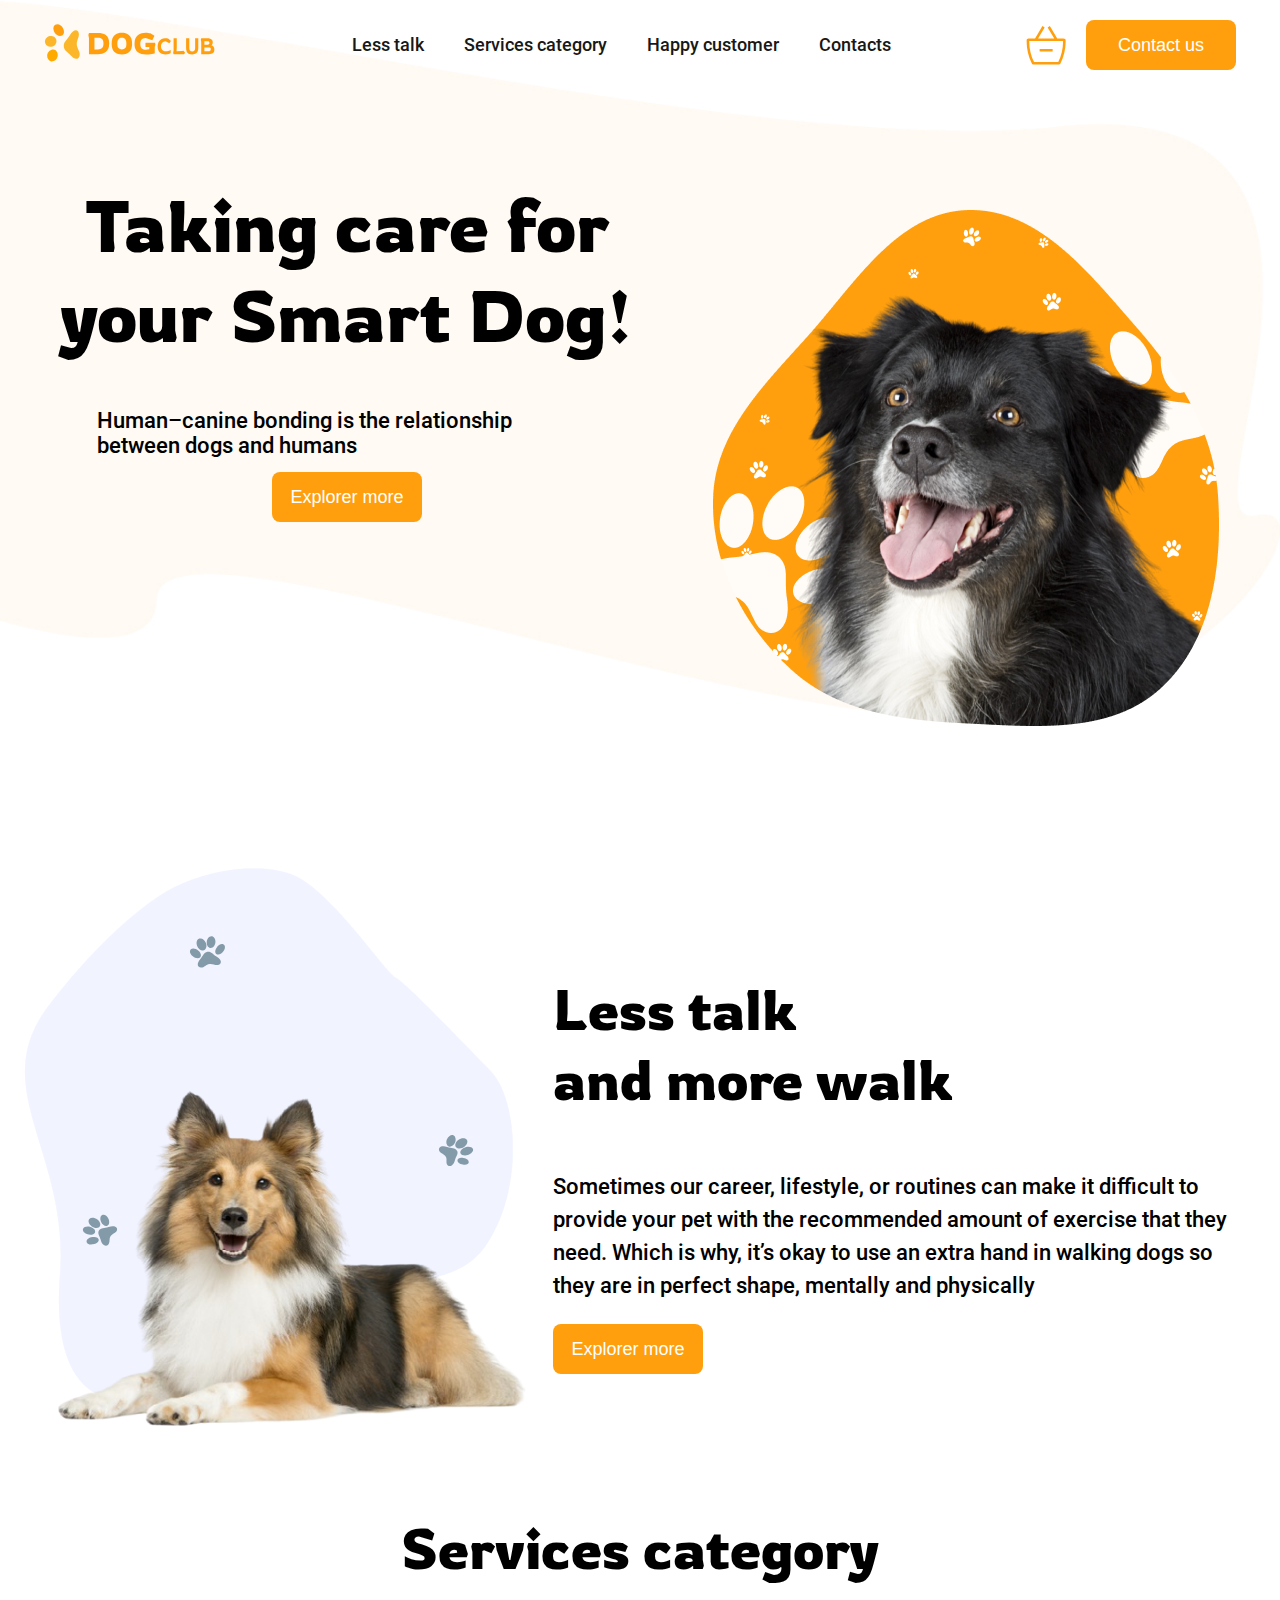
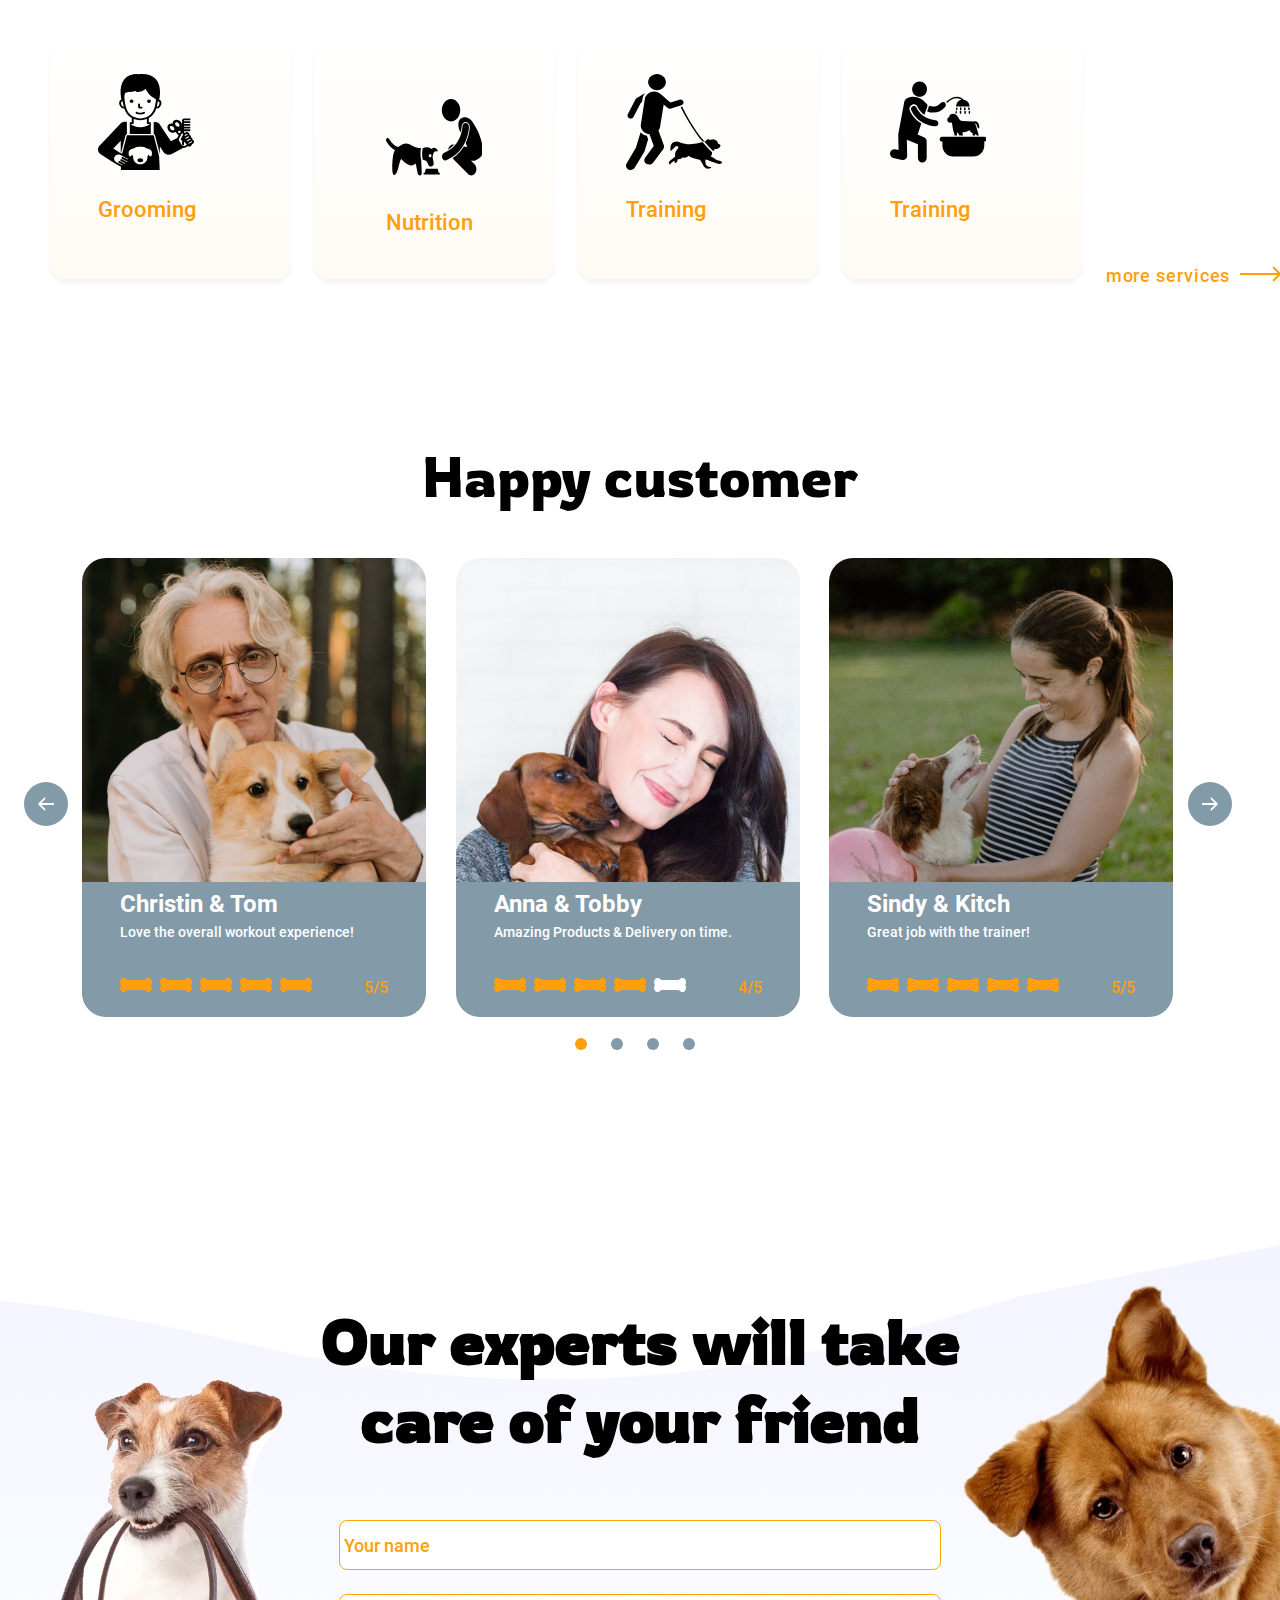
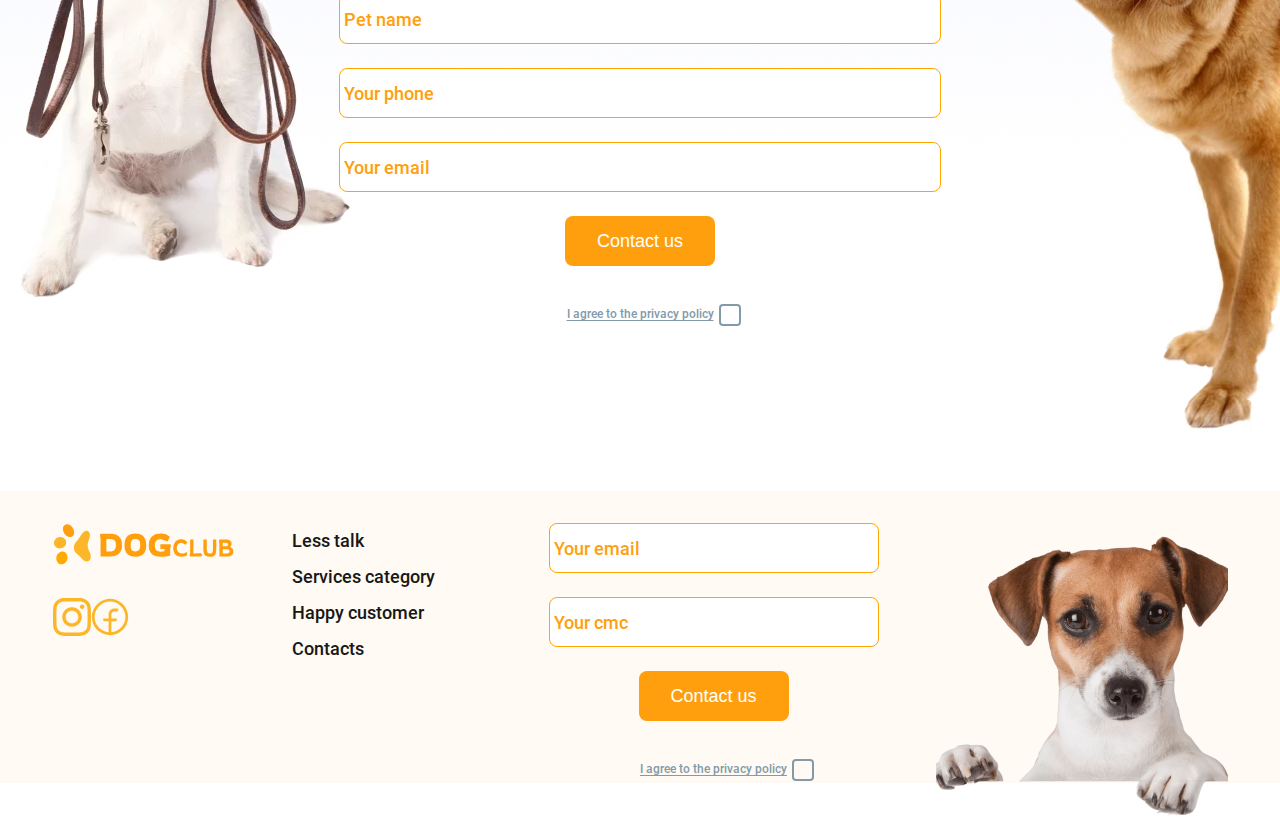
==== commit 64e3eb7c: "Add files via upload" ====
--- a/index.html
+++ b/index.html
@@ -247,9 +247,7 @@
                 </article>
               </li>
             </ul>
-            <div class="category-section__button">
-              <a class="category-section__bnt" href="#">more services</a>
-            </div>
+            <a class="category-section__bnt" href="#">more services</a>
           </div>
         </div>
       </section>
--- a/css/main.min.css
+++ b/css/main.min.css
@@ -1 +1 @@
-body{font-size:18px;font-weight:400;font-family:"Roboto",sans-serif;background-image:url(../images/background.jpg);background-repeat:no-repeat;background-position:center top;padding:0;-webkit-box-sizing:border-box;box-sizing:border-box}ul{list-style-type:none;margin:0;padding:0}@font-face{font-family:"Roboto",sans-serif;font-weight:400;font-style:normal;src:url(../fonts/Roboto-Regular.woff2)}@font-face{font-family:"Roboto";font-weight:500;font-style:normal;src:url(../fonts/Roboto-Medium.woff2)}@font-face{font-family:"Roboto";font-weight:700;font-style:normal;src:url(../fonts/Roboto-Bold.woff2)}@font-face{font-family:"Rowdies";font-weight:400;font-style:normal;src:url(../fonts/Rowdies-Regular.woff2)}@-webkit-keyframes moveUp{from{-webkit-transform:translateX(0);transform:translateX(0)}to{-webkit-transform:translateY(20px);transform:translateY(20px)}}@keyframes moveUp{from{-webkit-transform:translateX(0);transform:translateX(0)}to{-webkit-transform:translateY(20px);transform:translateY(20px)}}@-webkit-keyframes moveRight{from{-webkit-transform:translateX(0);transform:translateX(0)}to{-webkit-transform:translateX(20px);transform:translateX(20px)}}@keyframes moveRight{from{-webkit-transform:translateX(0);transform:translateX(0)}to{-webkit-transform:translateX(20px);transform:translateX(20px)}}@-webkit-keyframes moveDown{from{-webkit-transform:translate(0, 0);transform:translate(0, 0)}to{-webkit-transform:translate(-10px, 20px);transform:translate(-10px, 20px)}}@keyframes moveDown{from{-webkit-transform:translate(0, 0);transform:translate(0, 0)}to{-webkit-transform:translate(-10px, 20px);transform:translate(-10px, 20px)}}:root{--color-brand: #ff9f0e;--color-brand-light: #fcb62a;--color-brand-grey: #839AA9}html{scroll-behavior:smooth}.visualy-hidden{position:absolute;left:-10000px;top:auto;width:1px;height:1px;overflow:hidden}.is-scroll-disabled{overflow:hidden}.button-contact,.explorer-button{width:150px;height:50px;border:none;border-radius:8px;background-color:var(--color-brand);font-size:18px;color:#fff;margin:0 auto}.explorer-button:hover{background-color:var(--color-brand-grey);color:#fffaf3}.button-contact:hover{background-color:var(--color-brand-light);color:#fffaf3}.nutrition-page__button{width:94px;height:34px;background-color:var(--color-brand);border-radius:8px;border:none;font-size:18px;color:#fff;margin:24px 0}.nutrition-page__button:hover{background-color:var(--color-brand-light);cursor:pointer}.sorting-btn{height:36px;border:solid .2px var(--color-brand-grey);background-color:rgba(0,0,0,0);color:#000;font-size:16px;padding:8xp}.sorting-btn:hover{background-color:var(--color-brand);cursor:pointer;color:#fff}.customer-card{overflow:hidden;display:-webkit-box;display:-ms-flexbox;display:flex;-webkit-transition:-webkit-transform .5s;transition:-webkit-transform .5s;transition:transform .5s;transition:transform .5s, -webkit-transform .5s;width:344px;height:456px}.customer-card__image{z-index:-1;border-radius:24px;position:relative;width:100%;height:100%}.customer-card__info{position:absolute;border-radius:0px 0px 24px 24px;padding:16px 38px 100px 38px;background-color:var(--color-brand-grey);-webkit-transform:translate(0px, 324px);transform:translate(0px, 324px)}.customer-card__title{position:absolute;-webkit-transform:translate(0px, -8px);transform:translate(0px, -8px);z-index:2;font-size:24px;font-family:"Roboto",sans-serif;font-weight:600;color:#fff;margin:0}.customer-card__text{position:absolute;z-index:2;-webkit-transform:translate(0px, 12px);transform:translate(0px, 12px);font-family:"Roboto",sans-serif;font-size:14px;font-weight:400;color:#fff}.customer-card__bones{display:-webkit-box;display:-ms-flexbox;display:flex;gap:8px;-webkit-transform:translate(0px, 80px);transform:translate(0px, 80px)}.customer-card__bones-bone{z-index:2;fill:var(--color-brand)}.customer-card__ocenka{margin:0 0 0 44px;color:var(--color-brand);font-size:16px}.customer-card__bones-bone-white{z-index:2;fill:#fff}.checkbox-input{-webkit-appearance:none;-moz-appearance:none;appearance:none}.checkbox{position:relative}.checkbox-label{padding-left:2px}.checkbox-label::before{position:absolute;-webkit-transform:translate(150px, 38px);transform:translate(150px, 38px);width:18px;height:18px;border:2px var(--color-brand-grey) solid;border-radius:4px;content:""}.agree-politic_checkbox:checked+.checkbox-label::before{background-image:url(../images/cheking.png);background-repeat:no-repeat;background-size:cover;border:2px var(--color-brand-grey) solid}.footer-checkbox-label{padding-left:2px}.footer-checkbox-label::before{position:absolute;-webkit-transform:translate(150px, 38px);transform:translate(150px, 38px);width:18px;height:18px;border:2px var(--color-brand-grey) solid;border-radius:4px;content:""}.footer-agree-politic__checkbox:checked+.footer-checkbox-label::before{background-image:url(../images/cheking.png);background-repeat:no-repeat;background-size:cover;border:2px var(--color-brand-grey) solid}.modal-checkbox-label{padding-left:2px}.modal-checkbox-label::before{position:absolute;-webkit-transform:translate(150px, 38px);transform:translate(150px, 38px);width:18px;height:18px;border:2px var(--color-brand-grey) solid;border-radius:4px;content:""}.modal-agree-politic__checkbox:checked+.modal-checkbox-label::before{background-image:url(../images/cheking.png);background-repeat:no-repeat;background-size:cover;border:2px var(--color-brand-grey) solid}.carousel-button{display:none;-webkit-box-align:center;-ms-flex-align:center;align-items:center;-webkit-box-pack:center;-ms-flex-pack:center;justify-content:center;width:44px;padding:14px;height:44px;border-radius:50%;-ms-flex-negative:0;flex-shrink:0;background-color:var(--color-brand-grey);border:none;cursor:pointer;fill:#fff;margin-right:14px}@media screen and (min-width: 768px){.carousel-button{display:-webkit-box;display:-ms-flexbox;display:flex}}.carousel-button:hover{background-color:var(--color-brand);fill:#fff}.carousel-button.next{-webkit-transform:rotate(180deg);transform:rotate(180deg)}.contact-form{display:-webkit-box;display:-ms-flexbox;display:flex;-webkit-box-orient:vertical;-webkit-box-direction:normal;-ms-flex-direction:column;flex-direction:column;-webkit-box-align:center;-ms-flex-align:center;align-items:center}.input__control{width:392px;height:40px;border:1px solid orange;font-size:18px;font-family:"Roboto",sans-serif;padding:4px;color:var(--color-brand);border-radius:8px}@media screen and (min-width: 1260px){.input__control{width:592px}}.input__control::-webkit-input-placeholder{color:var(--color-brand)}.input__control::-moz-placeholder{color:var(--color-brand)}.input__control:-ms-input-placeholder{color:var(--color-brand)}.input__control::-ms-input-placeholder{color:var(--color-brand)}.input__control::placeholder{color:var(--color-brand)}.input__control:focus{outline:none;border-color:var(--color-brand)}.contact-section__form-field{padding-bottom:24px}.form-terms{max-width:220px;line-height:1.5;font-size:12px;font-weight:300;text-align:center;margin:0 auto;padding-top:18px}.form-terms__link{color:var(--color-brand-grey);text-underline-offset:2px}.link{font-family:"Roboto",sans-serif;color:#000;font-weight:400;font-size:18px;text-decoration:none;line-height:2;color:#181817;list-style-type:none}.link:hover{color:var(--color-brand);font-weight:700}.list{list-style:none}.social{border:none;fill:var(--color-brand-light);background-color:rgba(0,0,0,0);padding-top:28px}.nutrition-card{display:-webkit-box;display:-ms-flexbox;display:flex;-webkit-box-orient:vertical;-webkit-box-direction:normal;-ms-flex-direction:column;flex-direction:column;width:138px;-webkit-box-align:center;-ms-flex-align:center;align-items:center}.nutrition-card__stars{display:-webkit-box;display:-ms-flexbox;display:flex;-webkit-box-align:center;-ms-flex-align:center;align-items:center}.nutrition-card__goods-code{display:none;color:var(--color-brand-grey);font-size:12px;margin:0;padding:8px 16px 0 0;white-space:nowrap}@media screen and (min-width: 768px){.nutrition-card__goods-code{display:block}}.nutrition-card__goods-code-mobile{display:block;color:var(--color-brand-grey);font-size:12px;margin:0;padding:8px 16px 0 0;white-space:nowrap}@media screen and (min-width: 768px){.nutrition-card__goods-code-mobile{display:none}}.nutrition-card__gold-star{fill:var(--color-brand-light);width:16px;height:16px;padding-top:4px}.nutrition-card__grey-star{fill:var(--color-brand-grey);width:16px;height:16px;padding-top:4px}.nutrition-card__description{padding-top:16px;font-family:"Roboto",sans-serif;font-size:14px;font-weight:400;margin:0;text-align:center}.nutrition-card__price{display:-webkit-box;display:-ms-flexbox;display:flex;-webkit-box-align:center;-ms-flex-align:center;align-items:center;gap:8px}.nutrition-card__price-now{font-size:18px;margin:0;padding-top:24px}.nutrition-card__price-before{font-size:14px;margin:0;color:var(--color-brand-grey);padding-top:24px}.pagination{display:-webkit-box;display:-ms-flexbox;display:flex;-webkit-box-align:center;-ms-flex-align:center;align-items:center;gap:24px;-webkit-box-pack:center;-ms-flex-pack:center;justify-content:center;padding-top:24px}.pagination__button{padding:0;width:12px;height:12px;background-color:var(--color-brand-grey);border-radius:50%}.pagination__button--active{background-color:var(--color-brand)}.container{width:100%;max-width:1278px;margin:0 auto;padding:0 24px;-webkit-box-sizing:border-box;box-sizing:border-box}.mobile-menu{position:fixed;top:0;left:0;height:100%;width:100%;background-color:#fff;-webkit-transform:translateX(100%);transform:translateX(100%);-webkit-transition:-webkit-transform .5s;transition:-webkit-transform .5s;transition:transform .5s;transition:transform .5s, -webkit-transform .5s;padding:24px}.mobile-menu.is-open{-webkit-transform:translateX(0);transform:translateX(0)}.mobile-menu__btn-close{position:absolute;top:16px;right:64px}.mobile-menu__close-icon{border:none;width:12px;height:12px;background-color:rgba(0,0,0,0)}.header{position:absolute;top:0;left:0;width:100%;z-index:1}.header__logo{width:94px}@media screen and (min-width: 1260px){.header__logo{width:172px}}.header__container{display:-webkit-box;display:-ms-flexbox;display:flex;gap:20px;padding:20px 20px 0}.header__nav{display:-webkit-box;display:-ms-flexbox;display:flex;-webkit-box-flex:1;-ms-flex-positive:1;flex-grow:1}.header__menu{display:none;-webkit-box-flex:1;-ms-flex-positive:1;flex-grow:1;gap:40px;text-align:center;text-decoration:none;list-style:none;padding:0}@media screen and (min-width: 1260px){.header__menu{display:-webkit-box;display:-ms-flexbox;display:flex}}.header__basket{fill:var(--color-brand)}.header__button-contact{display:none;width:150px;height:50px;border:none;border-radius:8px;background-color:var(--color-brand);font-size:18px;color:#fff;margin:0 auto}@media screen and (min-width: 1260px){.header__button-contact{display:block}}.header__button-contact:hover{background-color:var(--color-brand-light);color:#fffaf3}.header__burger{padding:0px;background-color:rgba(0,0,0,0);border:none;fill:var(--color-brand);width:24px;height:24px}@media screen and (min-width: 1260px){.header__burger{display:none}}.hero-section{position:relative;background-image:url(../images/hero-bone-mobile.jpg);background-size:contain;height:380px;background-repeat:no-repeat;background-position:top center}@media screen and (min-width: 768px){.hero-section{height:808px;background-image:url(../images/hero-bone.jpg)}}.hero-section__container{display:block;-webkit-box-pack:center;-ms-flex-pack:center;justify-content:center;gap:80px}@media screen and (min-width: 1260px){.hero-section__container{display:-webkit-box;display:-ms-flexbox;display:flex}}.hero-section__title{font-family:"Rowdies",sans-serif;font-size:32px;font-weight:400;margin-top:180px;text-align:center}@media screen and (min-width: 768px){.hero-section__title{font-size:72px}}.hero-section__title-opis{font-size:16px;font-weight:400;max-width:500px;font-family:"Roboto",sans-serif;text-align:center;margin:14px auto}@media screen and (min-width: 1260px){.hero-section__title-opis{font-size:22px;text-align:start}}.hero-section__explorer-button{width:150px;height:50px;border:none;border-radius:8px;background-color:var(--color-brand);font-size:18px;color:#fff;margin:0 auto;-webkit-box-pack:center;-ms-flex-pack:center;justify-content:center;display:-webkit-box;display:-ms-flexbox;display:flex;-webkit-box-align:center;-ms-flex-align:center;align-items:center}@media screen and (min-width: 1260px){.hero-section__explorer-button{display:block}}.hero-section__explorer-button:hover{background-color:var(--color-brand-grey);color:#fffaf3}.hero-section__dog-photo{display:none;margin-top:210px;background-repeat:no-repeat}@media screen and (min-width: 1260px){.hero-section__dog-photo{display:block}}.small-dog{position:relative}.small-dog__dog{width:24px;height:24px;border-radius:50%;position:absolute}@media screen and (min-width: 768px){.small-dog__dog{height:48px;width:48px}}.small-dog__tax-dog{-webkit-transform:translate(200px, 10px);transform:translate(200px, 10px)}@media screen and (min-width: 768px){.small-dog__tax-dog{top:-580px;left:-60px}}.small-dog__bw-gog{-webkit-transform:translate(90px, -38px);transform:translate(90px, -38px)}@media screen and (min-width: 768px){.small-dog__bw-gog{bottom:180px;left:-180px}}.small-dog__w-dog{-webkit-transform:translate(330px, -38px);transform:translate(330px, -38px)}@media screen and (min-width: 768px){.small-dog__w-dog{right:320px;bottom:420px}}.small-dog__orange-lap{width:24px;height:24px;position:absolute;fill:var(--color-brand-light);-webkit-transform:translate(128px, 20px);transform:translate(128px, 20px)}@media screen and (min-width: 768px){.small-dog__orange-lap{width:42px;height:42px;left:-120px;bottom:60px;-webkit-animation:moveDown 2s infinite alternate;animation:moveDown 2s infinite alternate}}.small-dog__red-lap{width:24px;height:24px;position:absolute;fill:#ff6e9f;-webkit-transform:translate(288px, 14px);transform:translate(288px, 14px)}@media screen and (min-width: 768px){.small-dog__red-lap{width:42px;height:42px;-webkit-animation:moveRight 2s infinite alternate;animation:moveRight 2s infinite alternate;right:-80px;bottom:290px}}.small-dog__sir-lap{position:absolute;width:24px;height:24px;fill:#d9a6ff;-webkit-transform:translate(358px, -152px);transform:translate(358px, -152px)}@media screen and (min-width: 768px){.small-dog__sir-lap{width:42px;height:42px;bottom:440px;left:-30px;-webkit-animation:moveRight 2s infinite alternate;animation:moveRight 2s infinite alternate}}.less-talk{padding-top:0px}@media screen and (min-width: 768px){.less-talk{padding-top:0px}}.less-talk__container{display:-webkit-box;display:-ms-flexbox;display:flex;padding-top:0px;gap:40px;margin:0}@media screen and (min-width: 768px){.less-talk__container{padding-top:60px}}.less-talk__dog-background{display:none}@media screen and (min-width: 768px){.less-talk__dog-background{display:-webkit-box;display:-ms-flexbox;display:flex}}.less-talk__dog{display:none}@media screen and (min-width: 768px){.less-talk__dog{display:block}}.less-talk__left{display:-webkit-box;display:-ms-flexbox;display:flex}.less-talk__laps{position:relative}.less-talk__dog{position:absolute;top:1060px;border:0}.less-talk__lap1{display:none;position:absolute;fill:var(--color-brand-grey);right:390px;top:340px}@media screen and (min-width: 768px){.less-talk__lap1{display:-webkit-box;display:-ms-flexbox;display:flex}}.less-talk__lap2{display:none;position:absolute;fill:var(--color-brand-grey);right:280px;top:60px}@media screen and (min-width: 768px){.less-talk__lap2{display:-webkit-box;display:-ms-flexbox;display:flex}}.less-talk__lap3{display:none;position:absolute;fill:var(--color-brand-grey);top:260px;left:-80px}@media screen and (min-width: 768px){.less-talk__lap3{display:-webkit-box;display:-ms-flexbox;display:flex}}.less-talk__video-button{position:absolute;-webkit-transform:translate(220px, 382px);transform:translate(220px, 382px);width:162px;height:122px;background-repeat:no-repeat;background-image:url(../images/video.png);background-color:rgba(0,0,0,0);border:0}@media screen and (min-width: 768px){.less-talk__video-button{width:162px;height:124px;left:-200px;top:40px;-webkit-animation:moveUp 1s infinite alternate;animation:moveUp 1s infinite alternate}}.less-talk__video-button:hover{cursor:pointer}.less-talk__right{margin-top:50px}.less-talk__title{font-family:"Rowdies",sans-serif;font-weight:400;font-size:36px}@media screen and (min-width: 768px){.less-talk__title{font-size:56px}}.less-talk__text{font-family:"Roboto",sans-serif;font-size:18px;line-height:1.5}@media screen and (min-width: 768px){.less-talk__text{font-size:22px}}.category-section{padding-top:42px;margin:24px 0 0 0}@media screen and (min-width: 768px){.category-section{padding-top:32px}}.category-section__conteiner{display:-webkit-box;display:-ms-flexbox;display:flex;-webkit-box-pack:center;-ms-flex-pack:center;justify-content:center;-webkit-box-align:end;-ms-flex-align:end;align-items:flex-end;gap:24px}.category-section__catigory-title{text-align:center;font-family:"Rowdies",sans-serif;font-weight:400;-webkit-box-pack:center;-ms-flex-pack:center;justify-content:center;font-size:36px}@media screen and (min-width: 768px){.category-section__catigory-title{font-size:56px}}.category-section__list{display:-webkit-box;display:-ms-flexbox;display:flex;-webkit-box-pack:center;-ms-flex-pack:center;justify-content:center;gap:24px;margin:0;padding:0}.category-section__card{display:-webkit-box;display:-ms-flexbox;display:flex;padding:48px;-webkit-box-pack:center;-ms-flex-pack:center;justify-content:center;-webkit-box-align:center;-ms-flex-align:center;align-items:center;-webkit-box-sizing:border-box;box-sizing:border-box}.category-section__mobile{display:none}@media screen and (min-width: 1260px){.category-section__mobile{display:-webkit-box;display:-ms-flexbox;display:flex}}.category-section__item{list-style:none;width:280px;height:280px;border-radius:16px;background:-webkit-gradient(linear, left top, left bottom, from(#fff), to(#fffbf4));background:linear-gradient(180deg, #fff 0%, #fffbf4 100%);-webkit-box-shadow:0px 4px 4px 0px rgba(24,24,23,.05);box-shadow:0px 4px 4px 0px rgba(24,24,23,.05);cursor:pointer}@media screen and (min-width: 1260px){.category-section__item{width:240px;height:240px}}.category-section__button{position:relative}.category-section__bnt{color:var(--color-brand);text-decoration:none;letter-spacing:.9px;line-height:1.3;font-size:18px;position:absolute;-webkit-transform:translate(-240px, 10px);transform:translate(-240px, 10px);white-space:nowrap}@media screen and (min-width: 1260px){.category-section__bnt{position:relative;-webkit-transform:translate(-220px, 10px);transform:translate(-220px, 10px);white-space:nowrap}}.category-section__bnt::after{-webkit-box-sizing:border-box;box-sizing:border-box;position:absolute;width:40px;height:16px;background-image:url(../images/arrow1.png);content:"";-webkit-transform:translate(20%, 25%);transform:translate(20%, 25%)}.category-section__link{text-decoration:none;font-size:22px;color:var(--color-brand)}.customer-section{padding-top:96px;display:-webkit-box;display:-ms-flexbox;display:flex}.customer-section__title{padding-top:0px;text-align:center;font-family:"Rowdies",sans-serif;font-weight:400;-webkit-box-pack:center;-ms-flex-pack:center;justify-content:center;font-size:36px}@media screen and (min-width: 768px){.customer-section__title{font-size:56px;padding-top:20px}}.customer-section__slider{display:block;-webkit-box-align:center;-ms-flex-align:center;align-items:center;-webkit-box-pack:center;-ms-flex-pack:center;justify-content:center}@media screen and (min-width: 768px){.customer-section__slider{display:-webkit-box;display:-ms-flexbox;display:flex}}.customer-section__container{margin:0;width:100%;overflow:hidden}.customer-section__swiper-list{gap:5px}.customer-section__list{text-decoration:none;list-style:none;margin-left:38px}@media screen and (min-width: 768px){.customer-section__list{margin:0}}.customer-section__button{margin-right:24px}.contact-section{position:relative;padding-top:18px}@media screen and (min-width: 768px){.contact-section{padding-top:168px}}.contact-section__background{position:relative;display:none}@media screen and (min-width: 768px){.contact-section__background{display:block}}.contact-section__background::before{content:"";background-image:url(../images/contactdog-befor.png);background-repeat:no-repeat;width:488px;height:520px;position:absolute;-webkit-transform:translate(0px, 160px);transform:translate(0px, 160px);z-index:-1}.contact-section__background::after{content:"";background-image:url(../images/contactdog-after.png);background-repeat:no-repeat;position:absolute;width:322px;height:752px;right:0;top:60px;z-index:-1}.contact-section__container{display:-webkit-box;display:-ms-flexbox;display:flex;-webkit-box-pack:center;-ms-flex-pack:center;justify-content:center;gap:24px}.contact-section__bone{position:absolute;z-index:-2;width:100%;-webkit-box-sizing:border-box;box-sizing:border-box}.contact-section__title{padding-top:0px;text-align:center;font-family:"Rowdies",sans-serif;font-weight:400;-webkit-box-pack:center;-ms-flex-pack:center;justify-content:center;font-size:34px}@media screen and (min-width: 768px){.contact-section__title{font-size:56px;padding-top:20px}}.footer-section{background-color:#fffaf3;margin-top:168px}.footer-section__container{position:relative;padding-top:32px;margin-top:60px;display:block;height:260px}@media screen and (min-width: 768px){.footer-section__container{display:-webkit-box;display:-ms-flexbox;display:flex;-ms-flex-pack:distribute;justify-content:space-around}}.footer-section__logo{display:-webkit-box;display:-ms-flexbox;display:flex;-webkit-box-pack:center;-ms-flex-pack:center;justify-content:center}@media screen and (min-width: 768px){.footer-section__logo{display:block}}.footer-section__social-list{display:-webkit-box;display:-ms-flexbox;display:flex;-webkit-box-pack:center;-ms-flex-pack:center;justify-content:center}@media screen and (min-width: 768px){.footer-section__social-list{-webkit-box-pack:start;-ms-flex-pack:start;justify-content:flex-start}}.footer-section__menu{padding:0;text-align:center}@media screen and (min-width: 768px){.footer-section__menu{text-align:start}}.footer-section__social{display:none;border:none;fill:var(--color-brand-light);background-color:rgba(0,0,0,0);padding-top:28px}@media screen and (min-width: 768px){.footer-section__social{display:-webkit-box;display:-ms-flexbox;display:flex}}.footer-section__social-mobile{display:-webkit-box;display:-ms-flexbox;display:flex;border:none;fill:var(--color-brand-light);background-color:rgba(0,0,0,0);padding:24px}@media screen and (min-width: 768px){.footer-section__social-mobile{display:none}}.footer-section__container::after{position:absolute;content:"";background-image:url(../images/footer-dog.png);width:292px;height:304px;background-size:50%;background-repeat:no-repeat;-webkit-transform:translate(140px, -694px);transform:translate(140px, -694px)}@media screen and (min-width: 768px){.footer-section__container::after{position:relative;background-size:100%;-webkit-transform:translate(0px, 0px);transform:translate(0px, 0px)}}.footer__input{width:320px;height:40px;border:1px solid orange;font-size:18px;font-family:"Roboto",sans-serif;padding:4px;color:var(--color-brand);border-radius:8px}.footer__input::-webkit-input-placeholder{color:var(--color-brand)}.footer__input::-moz-placeholder{color:var(--color-brand)}.footer__input:-ms-input-placeholder{color:var(--color-brand)}.footer__input::-ms-input-placeholder{color:var(--color-brand)}.footer__input::placeholder{color:var(--color-brand)}.footer__input:focus{outline:none;border-color:var(--color-brand)}.backdrop{display:-webkit-box;display:-ms-flexbox;display:flex;-webkit-box-pack:center;-ms-flex-pack:center;justify-content:center;-webkit-box-align:center;-ms-flex-align:center;align-items:center;position:fixed;top:0;bottom:0;left:0;right:0;padding:20px;background-color:rgba(0,0,0,.5);-webkit-transition:opacity .5s,visibility .5s;transition:opacity .5s,visibility .5s}.backdrop.is-hidden{opacity:0;visibility:hidden;pointer-events:none}.modal{position:relative;width:100%;max-width:880px;height:70%;max-height:880px;padding:48px;background-color:#fffaf3;border-radius:32px;overflow-y:auto}.modal__btn-close{background-color:rgba(0,0,0,0);border:none;cursor:pointer}.modal__btn-close-icon{width:32px;height:32px}.modal__container{margin:auto;max-width:600px}.modal__container-text{text-align:center;font-family:"Rowdies",sans-serif;font-weight:400;-webkit-box-pack:center;-ms-flex-pack:center;justify-content:center;font-size:42px}.modal__container-pre-text{text-align:center;font-family:"Roboto",sans-serif;font-weight:400;-webkit-box-pack:center;-ms-flex-pack:center;justify-content:center;color:var(--color-brand-grey);font-size:18px}.modal-btn-close{position:absolute;right:40px;top:40px}.modal-form-field{margin-bottom:32px}.modal-button{margin:0 auto 24px}.nutrition-page{display:-webkit-box;display:-ms-flexbox;display:flex;-webkit-box-pack:justify;-ms-flex-pack:justify;justify-content:space-between}.nutrition-page__title{color:var(--color-brand);font-size:34px;font-family:"Rowdies",sans-serif;font-weight:400;padding-top:24px}@media screen and (min-width: 768px){.nutrition-page__title{font-size:56px}}.nutrition-page__popular-filter{display:-webkit-box;display:-ms-flexbox;display:flex;-webkit-box-align:center;-ms-flex-align:center;align-items:center}@media screen and (min-width: 768px){.nutrition-page__popular-filter{display:none}}.nutrition-page__popular{font-size:18px;font-family:"Roboto",sans-serif;margin-left:18px}.nutrition-page__popular-arrows{fill:var(--color-brand);margin:-2px}.nutrition-page__sorting{display:none;-webkit-box-align:center;-ms-flex-align:center;align-items:center}@media screen and (min-width: 768px){.nutrition-page__sorting{display:-webkit-box;display:-ms-flexbox;display:flex}}.nutrition-page__sorting-name{color:var(--color-brand);font-family:"Roboto",sans-serif;font-size:18px;padding-right:18px}.nutrition-page__list{display:-webkit-box;display:-ms-flexbox;display:flex;-webkit-box-pack:center;-ms-flex-pack:center;justify-content:center;list-style-type:none;-ms-flex-wrap:wrap;flex-wrap:wrap;gap:40px}@media screen and (min-width: 768px){.nutrition-page__list{gap:0px}}.nutrition-page__item{-ms-flex-preferred-size:calc((100% - 96px)/5);flex-basis:calc((100% - 96px)/5);padding:20px}.nutrition-page__info{display:-webkit-box;display:-ms-flexbox;display:flex}+body{font-size:18px;font-weight:400;font-family:"Roboto",sans-serif;padding:0;-webkit-box-sizing:border-box;box-sizing:border-box;margin:0}ul{list-style-type:none;margin:0;padding:0}@font-face{font-family:"Roboto",sans-serif;font-weight:400;font-style:normal;src:url(../fonts/Roboto-Regular.woff2)}@font-face{font-family:"Roboto";font-weight:500;font-style:normal;src:url(../fonts/Roboto-Medium.woff2)}@font-face{font-family:"Roboto";font-weight:700;font-style:normal;src:url(../fonts/Roboto-Bold.woff2)}@font-face{font-family:"Rowdies";font-weight:400;font-style:normal;src:url(../fonts/Rowdies-Regular.woff2)}@-webkit-keyframes moveUp{from{-webkit-transform:translateX(0);transform:translateX(0)}to{-webkit-transform:translateY(20px);transform:translateY(20px)}}@keyframes moveUp{from{-webkit-transform:translateX(0);transform:translateX(0)}to{-webkit-transform:translateY(20px);transform:translateY(20px)}}@-webkit-keyframes moveRight{from{-webkit-transform:translateX(0);transform:translateX(0)}to{-webkit-transform:translateX(20px);transform:translateX(20px)}}@keyframes moveRight{from{-webkit-transform:translateX(0);transform:translateX(0)}to{-webkit-transform:translateX(20px);transform:translateX(20px)}}@-webkit-keyframes moveDown{from{-webkit-transform:translate(0, 0);transform:translate(0, 0)}to{-webkit-transform:translate(-10px, 20px);transform:translate(-10px, 20px)}}@keyframes moveDown{from{-webkit-transform:translate(0, 0);transform:translate(0, 0)}to{-webkit-transform:translate(-10px, 20px);transform:translate(-10px, 20px)}}:root{--color-brand: #ff9f0e;--color-brand-light: #fcb62a;--color-brand-grey: #839AA9}html{scroll-behavior:smooth}.visualy-hidden{position:absolute;left:-10000px;top:auto;width:1px;height:1px;overflow:hidden}.is-scroll-disabled{overflow:hidden}.button-contact,.explorer-button{width:150px;height:50px;border:none;border-radius:8px;background-color:var(--color-brand);font-size:18px;color:#fff;margin:0 auto}.explorer-button:hover{background-color:var(--color-brand-grey);color:#fffaf3}.button-contact:hover{background-color:var(--color-brand-light);color:#fffaf3}.nutrition-page__button{width:94px;height:34px;background-color:var(--color-brand);border-radius:8px;border:none;font-size:18px;color:#fff;margin:24px 0}.nutrition-page__button:hover{background-color:var(--color-brand-light);cursor:pointer}.sorting-btn{height:36px;border:solid .2px var(--color-brand-grey);background-color:rgba(0,0,0,0);color:#000;font-size:16px;padding:8px}.sorting-btn:hover{background-color:var(--color-brand);cursor:pointer;color:#fff}.customer-card{overflow:hidden;display:-webkit-box;display:-ms-flexbox;display:flex;-webkit-transition:-webkit-transform .5s;transition:-webkit-transform .5s;transition:transform .5s;transition:transform .5s, -webkit-transform .5s;width:344px;height:456px}.customer-card__image{z-index:-1;border-radius:24px;position:relative;width:100%;height:100%}.customer-card__info{position:absolute;border-radius:0px 0px 24px 24px;padding:16px 38px 100px 38px;background-color:var(--color-brand-grey);-webkit-transform:translate(0px, 324px);transform:translate(0px, 324px)}.customer-card__title{position:absolute;-webkit-transform:translate(0px, -8px);transform:translate(0px, -8px);z-index:2;font-size:24px;font-family:"Roboto",sans-serif;font-weight:600;color:#fff;margin:0}.customer-card__text{position:absolute;z-index:2;-webkit-transform:translate(0px, 12px);transform:translate(0px, 12px);font-family:"Roboto",sans-serif;font-size:14px;font-weight:400;color:#fff}.customer-card__bones{display:-webkit-box;display:-ms-flexbox;display:flex;gap:8px;-webkit-transform:translate(0px, 80px);transform:translate(0px, 80px)}.customer-card__bones-bone{z-index:2;fill:var(--color-brand)}.customer-card__ocenka{margin:0 0 0 44px;color:var(--color-brand);font-size:16px}.customer-card__bones-bone-white{z-index:2;fill:#fff}.checkbox-input{-webkit-appearance:none;-moz-appearance:none;appearance:none}.checkbox{position:relative}.checkbox-label{padding-left:2px}.checkbox-label::before{position:absolute;-webkit-transform:translate(150px, 38px);transform:translate(150px, 38px);width:18px;height:18px;border:2px var(--color-brand-grey) solid;border-radius:4px;content:""}.agree-politic_checkbox:checked+.checkbox-label::before{background-image:url(../images/cheking.png);background-repeat:no-repeat;background-size:cover;border:2px var(--color-brand-grey) solid}.footer-checkbox-label{padding-left:2px}.footer-checkbox-label::before{position:absolute;-webkit-transform:translate(150px, 38px);transform:translate(150px, 38px);width:18px;height:18px;border:2px var(--color-brand-grey) solid;border-radius:4px;content:""}.footer-agree-politic__checkbox:checked+.footer-checkbox-label::before{background-image:url(../images/cheking.png);background-repeat:no-repeat;background-size:cover;border:2px var(--color-brand-grey) solid}.modal-checkbox-label{padding-left:2px}.modal-checkbox-label::before{position:absolute;-webkit-transform:translate(150px, 38px);transform:translate(150px, 38px);width:18px;height:18px;border:2px var(--color-brand-grey) solid;border-radius:4px;content:""}.modal-agree-politic__checkbox:checked+.modal-checkbox-label::before{background-image:url(../images/cheking.png);background-repeat:no-repeat;background-size:cover;border:2px var(--color-brand-grey) solid}.carousel-button{display:none;-webkit-box-align:center;-ms-flex-align:center;align-items:center;-webkit-box-pack:center;-ms-flex-pack:center;justify-content:center;width:44px;padding:14px;height:44px;border-radius:50%;-ms-flex-negative:0;flex-shrink:0;background-color:var(--color-brand-grey);border:none;cursor:pointer;fill:#fff;margin-right:14px}@media screen and (min-width: 768px){.carousel-button{display:-webkit-box;display:-ms-flexbox;display:flex}}.carousel-button:hover{background-color:var(--color-brand);fill:#fff}.carousel-button.next{-webkit-transform:rotate(180deg);transform:rotate(180deg)}.contact-form{display:-webkit-box;display:-ms-flexbox;display:flex;-webkit-box-orient:vertical;-webkit-box-direction:normal;-ms-flex-direction:column;flex-direction:column;-webkit-box-align:center;-ms-flex-align:center;align-items:center}.input__control{width:100%;height:40px;border:1px solid orange;font-size:18px;font-family:"Roboto",sans-serif;padding:4px;color:var(--color-brand);border-radius:8px}@media screen and (min-width: 1280px){.input__control{width:592px}}.input__control::-webkit-input-placeholder{color:var(--color-brand)}.input__control::-moz-placeholder{color:var(--color-brand)}.input__control:-ms-input-placeholder{color:var(--color-brand)}.input__control::-ms-input-placeholder{color:var(--color-brand)}.input__control::placeholder{color:var(--color-brand)}.input__control:focus{outline:none;border-color:var(--color-brand)}.contact-section__form-field{padding-bottom:24px}.form-terms{max-width:220px;line-height:1.5;font-size:12px;font-weight:300;text-align:center;margin:0 auto;padding-top:18px}.form-terms__link{color:var(--color-brand-grey);text-underline-offset:2px}.link{font-family:"Roboto",sans-serif;color:#000;font-weight:400;font-size:18px;text-decoration:none;line-height:2;color:#181817;list-style-type:none}.link:hover{color:var(--color-brand);font-weight:700}.list{list-style:none}.social{border:none;fill:var(--color-brand-light);background-color:rgba(0,0,0,0);padding-top:28px}.nutrition-card{display:-webkit-box;display:-ms-flexbox;display:flex;-webkit-box-orient:vertical;-webkit-box-direction:normal;-ms-flex-direction:column;flex-direction:column;width:138px;-webkit-box-align:center;-ms-flex-align:center;align-items:center}.nutrition-card__stars{display:-webkit-box;display:-ms-flexbox;display:flex;-webkit-box-align:center;-ms-flex-align:center;align-items:center}.nutrition-card__goods-code{display:none;color:var(--color-brand-grey);font-size:12px;margin:0;padding:8px 16px 0 0;white-space:nowrap}@media screen and (min-width: 768px){.nutrition-card__goods-code{display:block}}.nutrition-card__goods-code-mobile{display:block;color:var(--color-brand-grey);font-size:12px;margin:0;padding:8px 16px 0 0;white-space:nowrap}@media screen and (min-width: 768px){.nutrition-card__goods-code-mobile{display:none}}.nutrition-card__gold-star{fill:var(--color-brand-light);width:16px;height:16px;padding-top:4px}.nutrition-card__grey-star{fill:var(--color-brand-grey);width:16px;height:16px;padding-top:4px}.nutrition-card__description{padding-top:16px;font-family:"Roboto",sans-serif;font-size:14px;font-weight:400;margin:0;text-align:center}.nutrition-card__price{display:-webkit-box;display:-ms-flexbox;display:flex;-webkit-box-align:center;-ms-flex-align:center;align-items:center;gap:8px}.nutrition-card__price-now{font-size:18px;margin:0;padding-top:24px}.nutrition-card__price-before{font-size:14px;margin:0;color:var(--color-brand-grey);padding-top:24px}.pagination{display:-webkit-box;display:-ms-flexbox;display:flex;-webkit-box-align:center;-ms-flex-align:center;align-items:center;gap:24px;-webkit-box-pack:center;-ms-flex-pack:center;justify-content:center;padding-top:24px}.pagination__button{padding:0;width:12px;height:12px;background-color:var(--color-brand-grey);border-radius:50%}.pagination__button--active{background-color:var(--color-brand)}.container{width:100%;max-width:1280px;margin:0 auto;padding:0 24px;-webkit-box-sizing:border-box;box-sizing:border-box}.mobile-menu{position:fixed;top:0;left:0;height:100%;width:100%;background-color:#fff;-webkit-transform:translateX(100%);transform:translateX(100%);-webkit-transition:-webkit-transform .5s;transition:-webkit-transform .5s;transition:transform .5s;transition:transform .5s, -webkit-transform .5s;padding:24px}.mobile-menu.is-open{-webkit-transform:translateX(0);transform:translateX(0)}.mobile-menu__btn-close{position:absolute;top:16px;right:64px}.mobile-menu__close-icon{border:none;width:12px;height:12px;background-color:rgba(0,0,0,0)}.header{position:absolute;top:0;left:0;width:100%;z-index:1}.header__logo{width:94px}@media screen and (min-width: 1280px){.header__logo{width:172px}}.header__container{display:-webkit-box;display:-ms-flexbox;display:flex;gap:20px;padding:20px 20px 0;-webkit-box-align:center;-ms-flex-align:center;align-items:center}.header__nav{display:-webkit-box;display:-ms-flexbox;display:flex;-webkit-box-flex:1;-ms-flex-positive:1;flex-grow:1}.header__menu{display:none;-webkit-box-flex:1;-ms-flex-positive:1;flex-grow:1;gap:40px;text-align:center;text-decoration:none;list-style:none;padding:0}@media screen and (min-width: 1280px){.header__menu{display:-webkit-box;display:-ms-flexbox;display:flex}}.header__basket{fill:var(--color-brand)}.header__button-contact{display:none;width:150px;height:50px;border:none;border-radius:8px;background-color:var(--color-brand);font-size:18px;color:#fff;margin:0 auto}@media screen and (min-width: 1280px){.header__button-contact{display:block}}.header__button-contact:hover{background-color:var(--color-brand-light);color:#fffaf3}.header__burger{padding:0px;background-color:rgba(0,0,0,0);border:none;fill:var(--color-brand);width:24px;height:24px}@media screen and (min-width: 1280px){.header__burger{display:none}}.hero-section{position:relative;background-image:url(../images/hero-bone-mobile.jpg);background-size:contain;height:380px;background-repeat:no-repeat;background-position:top center}@media screen and (min-width: 768px){.hero-section{height:808px;background-image:url(../images/hero-bone.jpg)}}.hero-section__container{display:block;-webkit-box-pack:center;-ms-flex-pack:center;justify-content:center;gap:80px}@media screen and (min-width: 1280px){.hero-section__container{display:-webkit-box;display:-ms-flexbox;display:flex}}.hero-section__title{font-family:"Rowdies",sans-serif;font-size:32px;font-weight:400;margin-top:180px;text-align:center}@media screen and (min-width: 768px){.hero-section__title{font-size:72px}}.hero-section__title-opis{font-size:16px;font-weight:400;max-width:500px;font-family:"Roboto",sans-serif;text-align:center;margin:14px auto}@media screen and (min-width: 1280px){.hero-section__title-opis{font-size:22px;text-align:start}}.hero-section__explorer-button{width:150px;height:50px;border:none;border-radius:8px;background-color:var(--color-brand);font-size:18px;color:#fff;margin:0 auto;-webkit-box-pack:center;-ms-flex-pack:center;justify-content:center;display:-webkit-box;display:-ms-flexbox;display:flex;-webkit-box-align:center;-ms-flex-align:center;align-items:center}@media screen and (min-width: 1280px){.hero-section__explorer-button{display:block}}.hero-section__explorer-button:hover{background-color:var(--color-brand-grey);color:#fffaf3}.hero-section__dog-photo{display:none;margin-top:210px;background-repeat:no-repeat}@media screen and (min-width: 1280px){.hero-section__dog-photo{display:block}}.small-dog{display:none;position:relative}.small-dog__dog{width:24px;height:24px;border-radius:50%;position:absolute}@media screen and (min-width: 768px){.small-dog__dog{height:48px;width:48px}}.small-dog__tax-dog{-webkit-transform:translate(200px, 10px);transform:translate(200px, 10px)}@media screen and (min-width: 768px){.small-dog__tax-dog{top:-580px;left:-60px}}.small-dog__bw-gog{-webkit-transform:translate(90px, -38px);transform:translate(90px, -38px)}@media screen and (min-width: 768px){.small-dog__bw-gog{bottom:180px;left:-180px}}.small-dog__w-dog{-webkit-transform:translate(330px, -38px);transform:translate(330px, -38px)}@media screen and (min-width: 768px){.small-dog__w-dog{right:320px;bottom:420px}}.small-dog__orange-lap{width:24px;height:24px;position:absolute;fill:var(--color-brand-light);-webkit-transform:translate(128px, 20px);transform:translate(128px, 20px)}@media screen and (min-width: 768px){.small-dog__orange-lap{width:42px;height:42px;left:-120px;bottom:60px;-webkit-animation:moveDown 2s infinite alternate;animation:moveDown 2s infinite alternate}}.small-dog__red-lap{width:24px;height:24px;position:absolute;fill:#ff6e9f;-webkit-transform:translate(288px, 14px);transform:translate(288px, 14px)}@media screen and (min-width: 768px){.small-dog__red-lap{width:42px;height:42px;-webkit-animation:moveRight 2s infinite alternate;animation:moveRight 2s infinite alternate;right:-80px;bottom:290px}}.small-dog__sir-lap{position:absolute;width:24px;height:24px;fill:#d9a6ff;-webkit-transform:translate(358px, -152px);transform:translate(358px, -152px)}@media screen and (min-width: 768px){.small-dog__sir-lap{width:42px;height:42px;bottom:440px;left:-30px;-webkit-animation:moveRight 2s infinite alternate;animation:moveRight 2s infinite alternate}}.less-talk{padding-top:0px}@media screen and (min-width: 768px){.less-talk{padding-top:0px}}.less-talk__container{display:-webkit-box;display:-ms-flexbox;display:flex;padding-top:0px;gap:40px;margin:0}@media screen and (min-width: 768px){.less-talk__container{padding-top:60px}}.less-talk__dog-background{display:none}@media screen and (min-width: 768px){.less-talk__dog-background{display:-webkit-box;display:-ms-flexbox;display:flex}}.less-talk__dog{display:none}@media screen and (min-width: 768px){.less-talk__dog{display:block}}.less-talk__left{display:none}@media screen and (min-width: 768px){.less-talk__left{display:-webkit-box;display:-ms-flexbox;display:flex}}.less-talk__laps{position:relative}.less-talk__dog{position:absolute;top:1060px;border:0}.less-talk__lap1{display:none;position:absolute;fill:var(--color-brand-grey);right:390px;top:340px}@media screen and (min-width: 768px){.less-talk__lap1{display:-webkit-box;display:-ms-flexbox;display:flex}}.less-talk__lap2{display:none;position:absolute;fill:var(--color-brand-grey);right:280px;top:60px}@media screen and (min-width: 768px){.less-talk__lap2{display:-webkit-box;display:-ms-flexbox;display:flex}}.less-talk__lap3{display:none;position:absolute;fill:var(--color-brand-grey);top:260px;left:-80px}@media screen and (min-width: 768px){.less-talk__lap3{display:-webkit-box;display:-ms-flexbox;display:flex}}.less-talk__video-button{display:none;position:absolute;-webkit-transform:translate(220px, 382px);transform:translate(220px, 382px);width:162px;height:122px;background-repeat:no-repeat;background-image:url(../images/video.png);background-color:rgba(0,0,0,0);border:0}@media screen and (min-width: 768px){.less-talk__video-button{width:162px;height:124px;left:-200px;top:40px;-webkit-animation:moveUp 1s infinite alternate;animation:moveUp 1s infinite alternate}}.less-talk__video-button:hover{cursor:pointer}.less-talk__right{margin-top:50px}.less-talk__title{font-family:"Rowdies",sans-serif;font-weight:400;font-size:36px}@media screen and (min-width: 768px){.less-talk__title{font-size:56px}}.less-talk__text{font-family:"Roboto",sans-serif;font-size:18px;line-height:1.5}@media screen and (min-width: 768px){.less-talk__text{font-size:22px}}.category-section{padding-top:42px;margin:24px 0 0 0}@media screen and (min-width: 768px){.category-section{padding-top:32px}}.category-section__conteiner{display:-webkit-box;display:-ms-flexbox;display:flex;-webkit-box-pack:center;-ms-flex-pack:center;justify-content:center;-webkit-box-align:end;-ms-flex-align:end;align-items:flex-end;gap:24px}.category-section__catigory-title{text-align:center;font-family:"Rowdies",sans-serif;font-weight:400;-webkit-box-pack:center;-ms-flex-pack:center;justify-content:center;font-size:36px}@media screen and (min-width: 768px){.category-section__catigory-title{font-size:56px}}.category-section__list{display:-webkit-box;display:-ms-flexbox;display:flex;-webkit-box-pack:center;-ms-flex-pack:center;justify-content:center;gap:24px;margin:0;padding:0}.category-section__card{display:-webkit-box;display:-ms-flexbox;display:flex;padding:48px;-webkit-box-pack:center;-ms-flex-pack:center;justify-content:center;-webkit-box-align:center;-ms-flex-align:center;align-items:center;-webkit-box-sizing:border-box;box-sizing:border-box}.category-section__mobile{display:none}@media screen and (min-width: 1280px){.category-section__mobile{display:-webkit-box;display:-ms-flexbox;display:flex}}.category-section__item{list-style:none;width:280px;height:280px;border-radius:16px;background:-webkit-gradient(linear, left top, left bottom, from(#fff), to(#fffbf4));background:linear-gradient(180deg, #fff 0%, #fffbf4 100%);-webkit-box-shadow:0px 4px 4px 0px rgba(24,24,23,.05);box-shadow:0px 4px 4px 0px rgba(24,24,23,.05);cursor:pointer}@media screen and (min-width: 1280px){.category-section__item{width:240px;height:240px}}.category-section__button{position:relative}.category-section__bnt{color:var(--color-brand);text-decoration:none;letter-spacing:.9px;line-height:1.3;font-size:18px;position:absolute;-webkit-transform:translate(0px, 40px);transform:translate(0px, 40px);white-space:nowrap}@media screen and (min-width: 1280px){.category-section__bnt{position:relative;-webkit-transform:translate(0px, 8px);transform:translate(0px, 8px);white-space:nowrap}}.category-section__bnt::after{-webkit-box-sizing:border-box;box-sizing:border-box;position:absolute;width:40px;height:16px;background-image:url(../images/arrow1.png);content:"";-webkit-transform:translate(10px, 2px);transform:translate(10px, 2px)}.category-section__link{text-decoration:none;font-size:22px;color:var(--color-brand)}.customer-section{padding-top:96px;display:-webkit-box;display:-ms-flexbox;display:flex}.customer-section__title{padding-top:0px;text-align:center;font-family:"Rowdies",sans-serif;font-weight:400;-webkit-box-pack:center;-ms-flex-pack:center;justify-content:center;font-size:36px}@media screen and (min-width: 1280px){.customer-section__title{font-size:56px;padding-top:20px}}.customer-section__slider{display:block;-webkit-box-align:center;-ms-flex-align:center;align-items:center;-webkit-box-pack:center;-ms-flex-pack:center;justify-content:center}@media screen and (min-width: 1280px){.customer-section__slider{display:-webkit-box;display:-ms-flexbox;display:flex}}.customer-section__container{margin:0;width:100%;overflow:hidden}.customer-section__swiper-list{gap:5px}.customer-section__list{text-decoration:none;list-style:none}@media screen and (min-width: 1280px){.customer-section__list{margin:0}}.customer-section__button{margin-right:24px}.contact-section{position:relative;padding-top:18px}@media screen and (min-width: 768px){.contact-section{padding-top:168px}}.contact-section__background{position:relative;display:none}@media screen and (min-width: 768px){.contact-section__background{display:block}}.contact-section__background::before{content:"";background-image:url(../images/contactdog-befor.png);background-repeat:no-repeat;width:488px;height:520px;position:absolute;-webkit-transform:translate(0px, 160px);transform:translate(0px, 160px);z-index:-1}.contact-section__background::after{content:"";background-image:url(../images/contactdog-after.png);background-repeat:no-repeat;position:absolute;width:322px;height:752px;right:0;top:60px;z-index:-1}.contact-section__container{display:-webkit-box;display:-ms-flexbox;display:flex;-webkit-box-pack:center;-ms-flex-pack:center;justify-content:center;gap:24px}.contact-section__bone{position:absolute;z-index:-2;width:100%;-webkit-box-sizing:border-box;box-sizing:border-box}.contact-section__title{padding-top:0px;text-align:center;font-family:"Rowdies",sans-serif;font-weight:400;-webkit-box-pack:center;-ms-flex-pack:center;justify-content:center;font-size:34px}@media screen and (min-width: 768px){.contact-section__title{font-size:54px;padding-top:20px}}.footer-section{background-color:#fffaf3;margin-top:168px}.footer-section__container{position:relative;padding-top:32px;margin-top:60px;display:block;height:260px}@media screen and (min-width: 1280px){.footer-section__container{display:-webkit-box;display:-ms-flexbox;display:flex;-ms-flex-pack:distribute;justify-content:space-around}}.footer-section__logo{display:-webkit-box;display:-ms-flexbox;display:flex;-webkit-box-pack:center;-ms-flex-pack:center;justify-content:center}@media screen and (min-width: 1280px){.footer-section__logo{display:block}}.footer-section__social-list{display:-webkit-box;display:-ms-flexbox;display:flex;-webkit-box-pack:center;-ms-flex-pack:center;justify-content:center}@media screen and (min-width: 1280px){.footer-section__social-list{-webkit-box-pack:start;-ms-flex-pack:start;justify-content:flex-start}}.footer-section__menu{padding:0;text-align:center}@media screen and (min-width: 1280px){.footer-section__menu{text-align:start}}.footer-section__social{display:none;border:none;fill:var(--color-brand-light);background-color:rgba(0,0,0,0);padding-top:28px}@media screen and (min-width: 1280px){.footer-section__social{display:-webkit-box;display:-ms-flexbox;display:flex}}.footer-section__social-mobile{display:-webkit-box;display:-ms-flexbox;display:flex;border:none;fill:var(--color-brand-light);background-color:rgba(0,0,0,0);padding:24px}@media screen and (min-width: 1280px){.footer-section__social-mobile{display:none}}.footer-section__container::after{position:absolute;content:"";background-image:url(../images/page2/footer-dog-nut.png);background-position:center top;width:292px;height:304px;background-repeat:no-repeat;-webkit-transform:translate(20px, -692px);transform:translate(20px, -692px)}@media screen and (min-width: 1280px){.footer-section__container::after{background-image:url(../images/footer-dog.png);position:relative;background-size:100%;-webkit-transform:translate(0px, 0px);transform:translate(0px, 0px)}}.footer__input{width:320px;height:40px;border:1px solid orange;font-size:18px;font-family:"Roboto",sans-serif;padding:4px;color:var(--color-brand);border-radius:8px}.footer__input::-webkit-input-placeholder{color:var(--color-brand)}.footer__input::-moz-placeholder{color:var(--color-brand)}.footer__input:-ms-input-placeholder{color:var(--color-brand)}.footer__input::-ms-input-placeholder{color:var(--color-brand)}.footer__input::placeholder{color:var(--color-brand)}.footer__input:focus{outline:none;border-color:var(--color-brand)}.backdrop{display:-webkit-box;display:-ms-flexbox;display:flex;-webkit-box-pack:center;-ms-flex-pack:center;justify-content:center;-webkit-box-align:center;-ms-flex-align:center;align-items:center;position:fixed;top:0;bottom:0;left:0;right:0;padding:20px;background-color:rgba(0,0,0,.5);-webkit-transition:opacity .5s,visibility .5s;transition:opacity .5s,visibility .5s}.backdrop.is-hidden{opacity:0;visibility:hidden;pointer-events:none}.modal{position:relative;width:100%;max-width:880px;height:70%;max-height:880px;padding:48px;background-color:#fffaf3;border-radius:32px;overflow-y:auto}.modal__btn-close{background-color:rgba(0,0,0,0);border:none;cursor:pointer}.modal__btn-close-icon{width:32px;height:32px}.modal__container{margin:auto;max-width:600px}.modal__container-text{text-align:center;font-family:"Rowdies",sans-serif;font-weight:400;-webkit-box-pack:center;-ms-flex-pack:center;justify-content:center;font-size:42px}.modal__container-pre-text{text-align:center;font-family:"Roboto",sans-serif;font-weight:400;-webkit-box-pack:center;-ms-flex-pack:center;justify-content:center;color:var(--color-brand-grey);font-size:18px}.modal-btn-close{position:absolute;right:40px;top:40px}.modal-form-field{margin-bottom:32px}.modal-button{margin:0 auto 24px}.nutrition-page{display:-webkit-box;display:-ms-flexbox;display:flex;-webkit-box-pack:justify;-ms-flex-pack:justify;justify-content:space-between}.nutrition-page__title{color:var(--color-brand);font-size:34px;font-family:"Rowdies",sans-serif;font-weight:400;padding-top:24px}@media screen and (min-width: 768px){.nutrition-page__title{font-size:56px}}.nutrition-page__popular-filter{display:-webkit-box;display:-ms-flexbox;display:flex;-webkit-box-align:center;-ms-flex-align:center;align-items:center}@media screen and (min-width: 768px){.nutrition-page__popular-filter{display:none}}.nutrition-page__popular{font-size:18px;font-family:"Roboto",sans-serif;margin-left:18px}.nutrition-page__popular-arrows{fill:var(--color-brand);margin:-2px}.nutrition-page__sorting{display:none;-webkit-box-align:center;-ms-flex-align:center;align-items:center}@media screen and (min-width: 768px){.nutrition-page__sorting{display:-webkit-box;display:-ms-flexbox;display:flex}}.nutrition-page__sorting-name{color:var(--color-brand);font-family:"Roboto",sans-serif;font-size:18px;padding-right:18px}.nutrition-page__list{display:-webkit-box;display:-ms-flexbox;display:flex;-webkit-box-pack:center;-ms-flex-pack:center;justify-content:center;list-style-type:none;-ms-flex-wrap:wrap;flex-wrap:wrap}@media screen and (min-width: 768px){.nutrition-page__list{gap:0px}}.nutrition-page__item{-ms-flex-preferred-size:calc((100% - 96px)/5);flex-basis:calc((100% - 96px)/5);padding:10px}@media screen and (min-width: 768px){.nutrition-page__item{padding:20px}}.nutrition-page__info{display:-webkit-box;display:-ms-flexbox;display:flex}